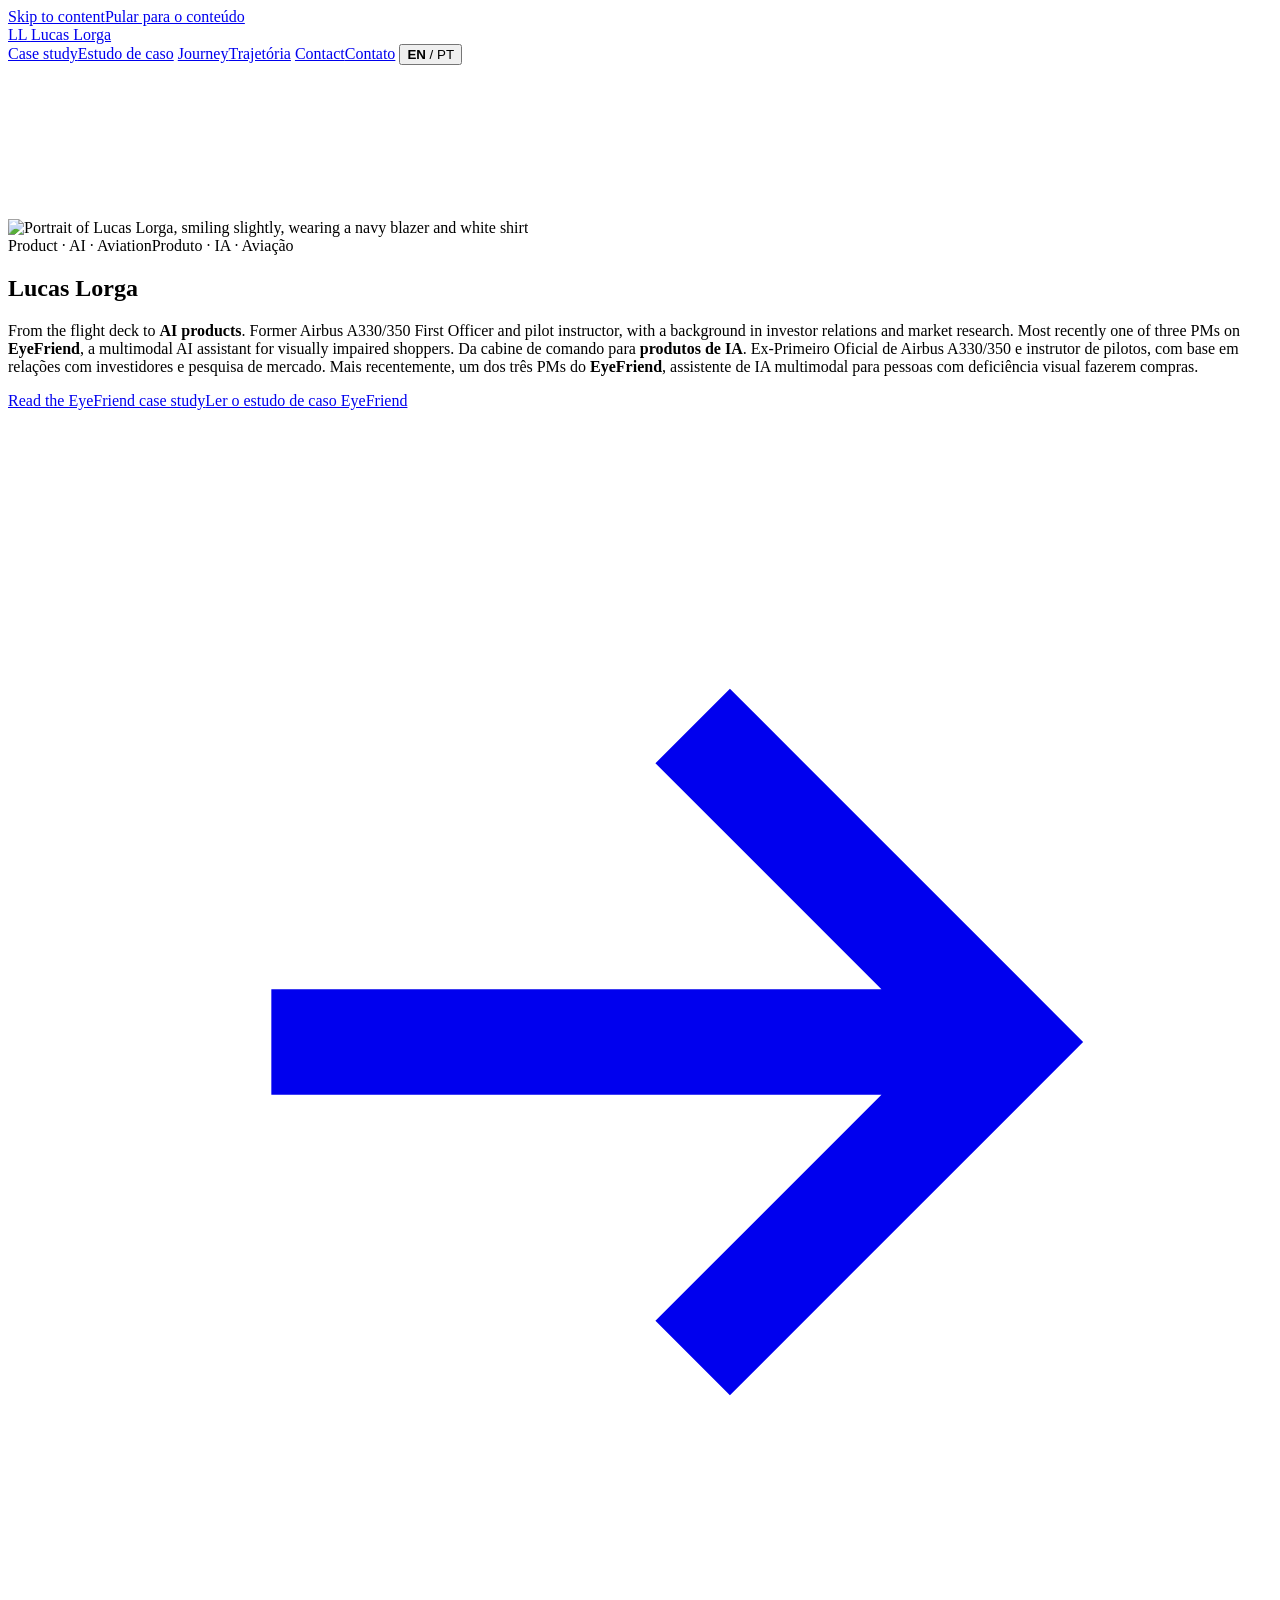
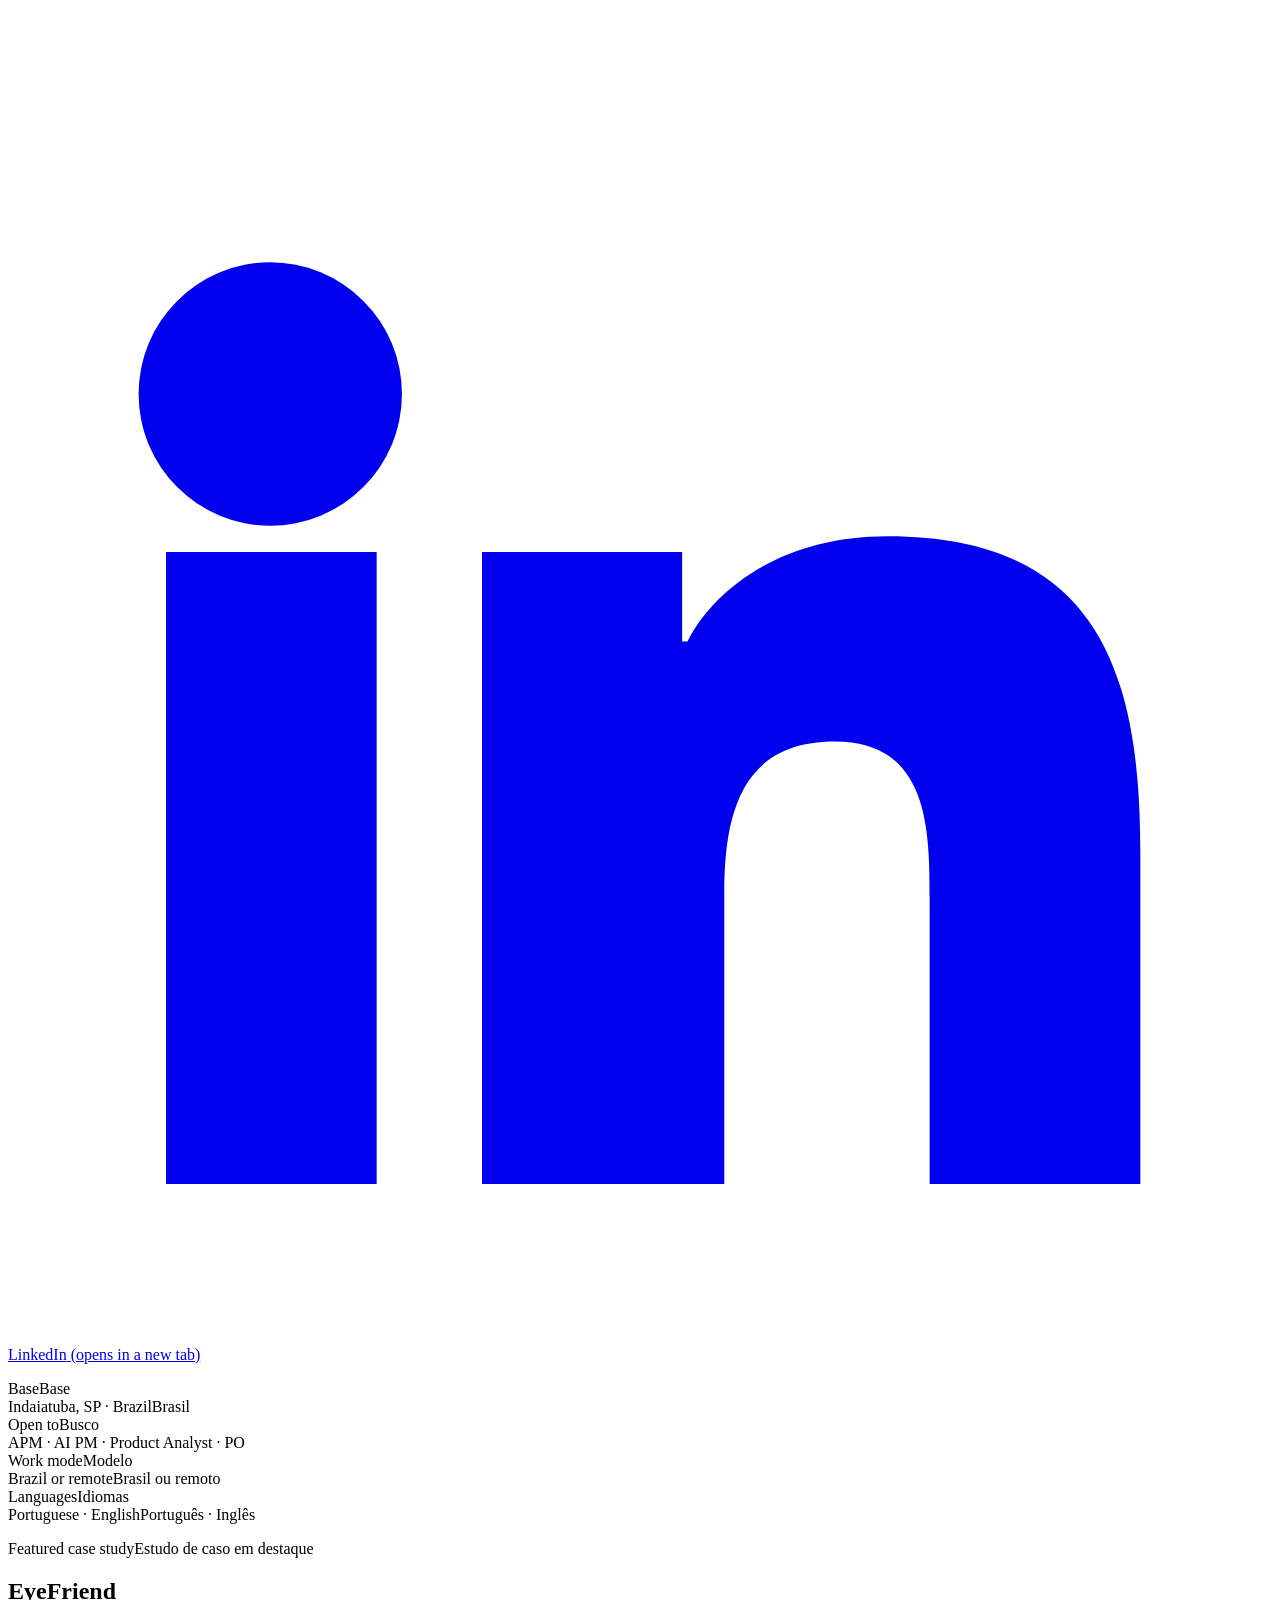
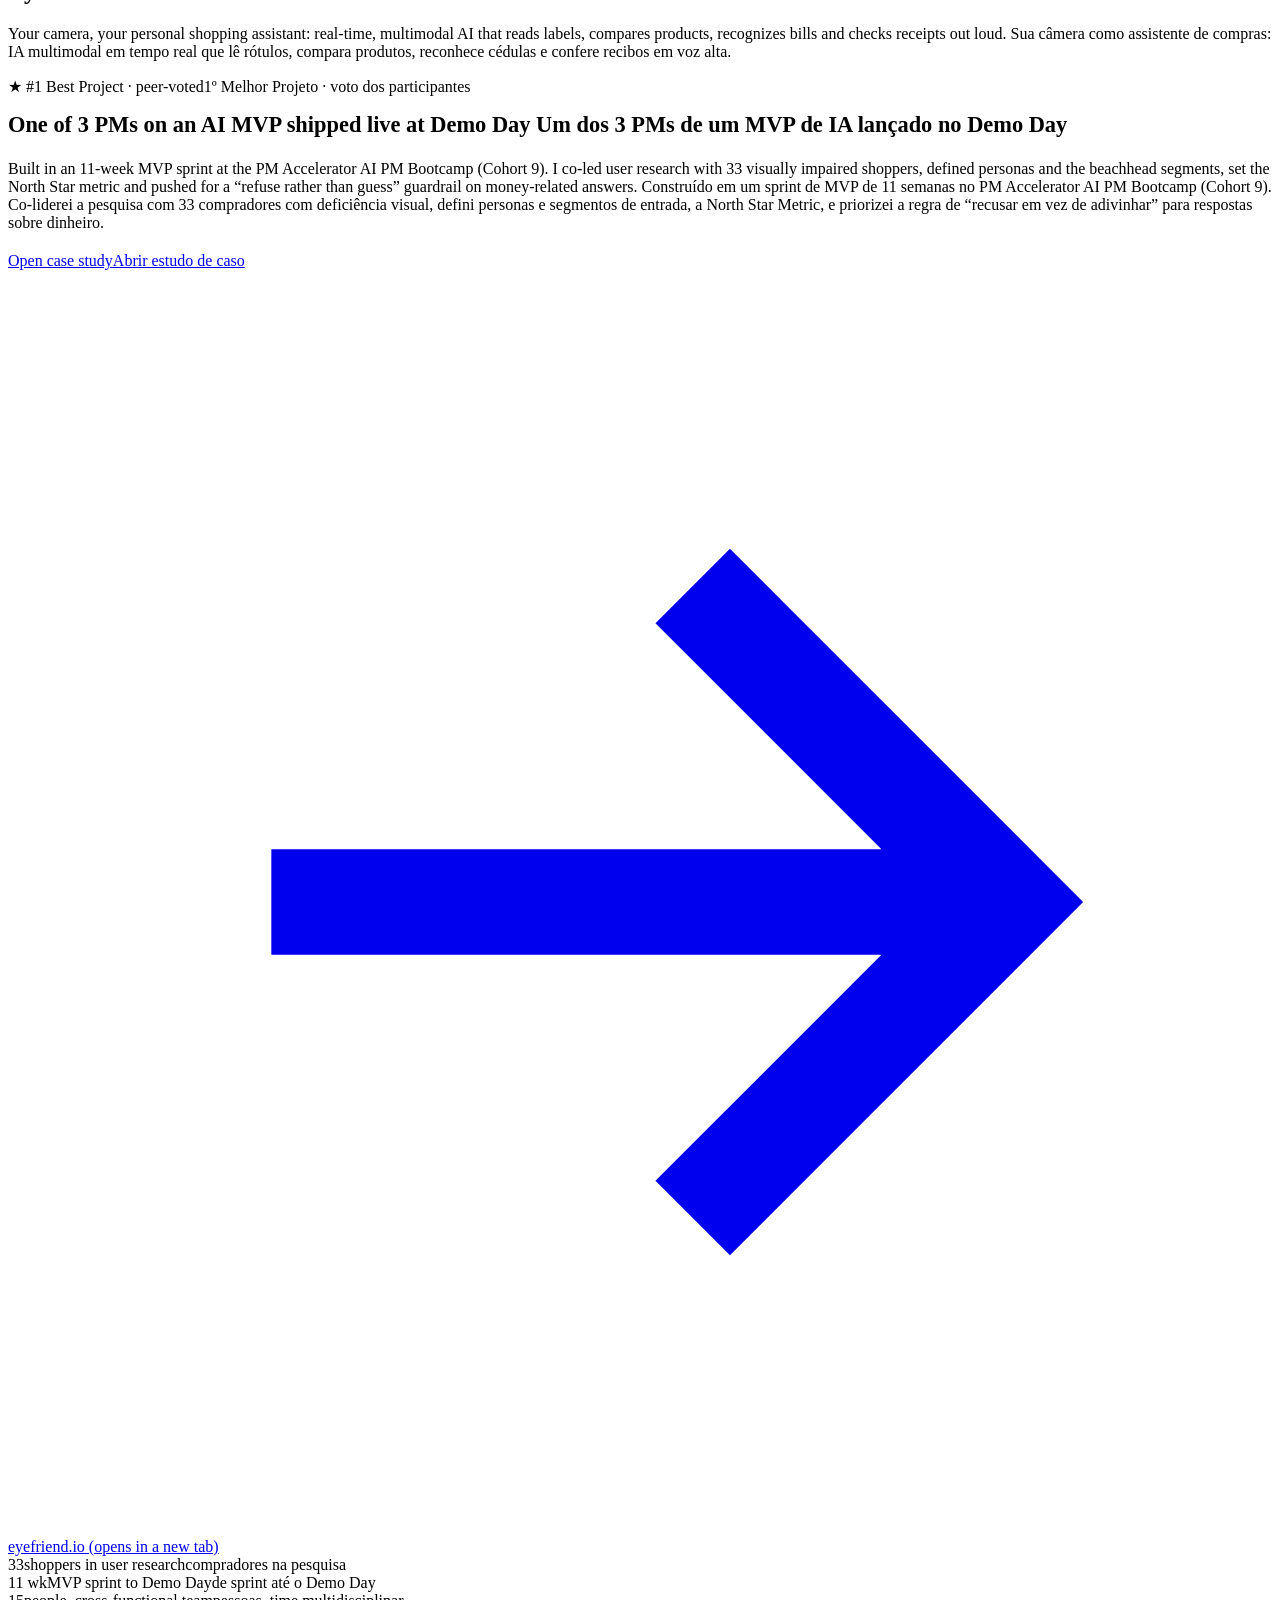
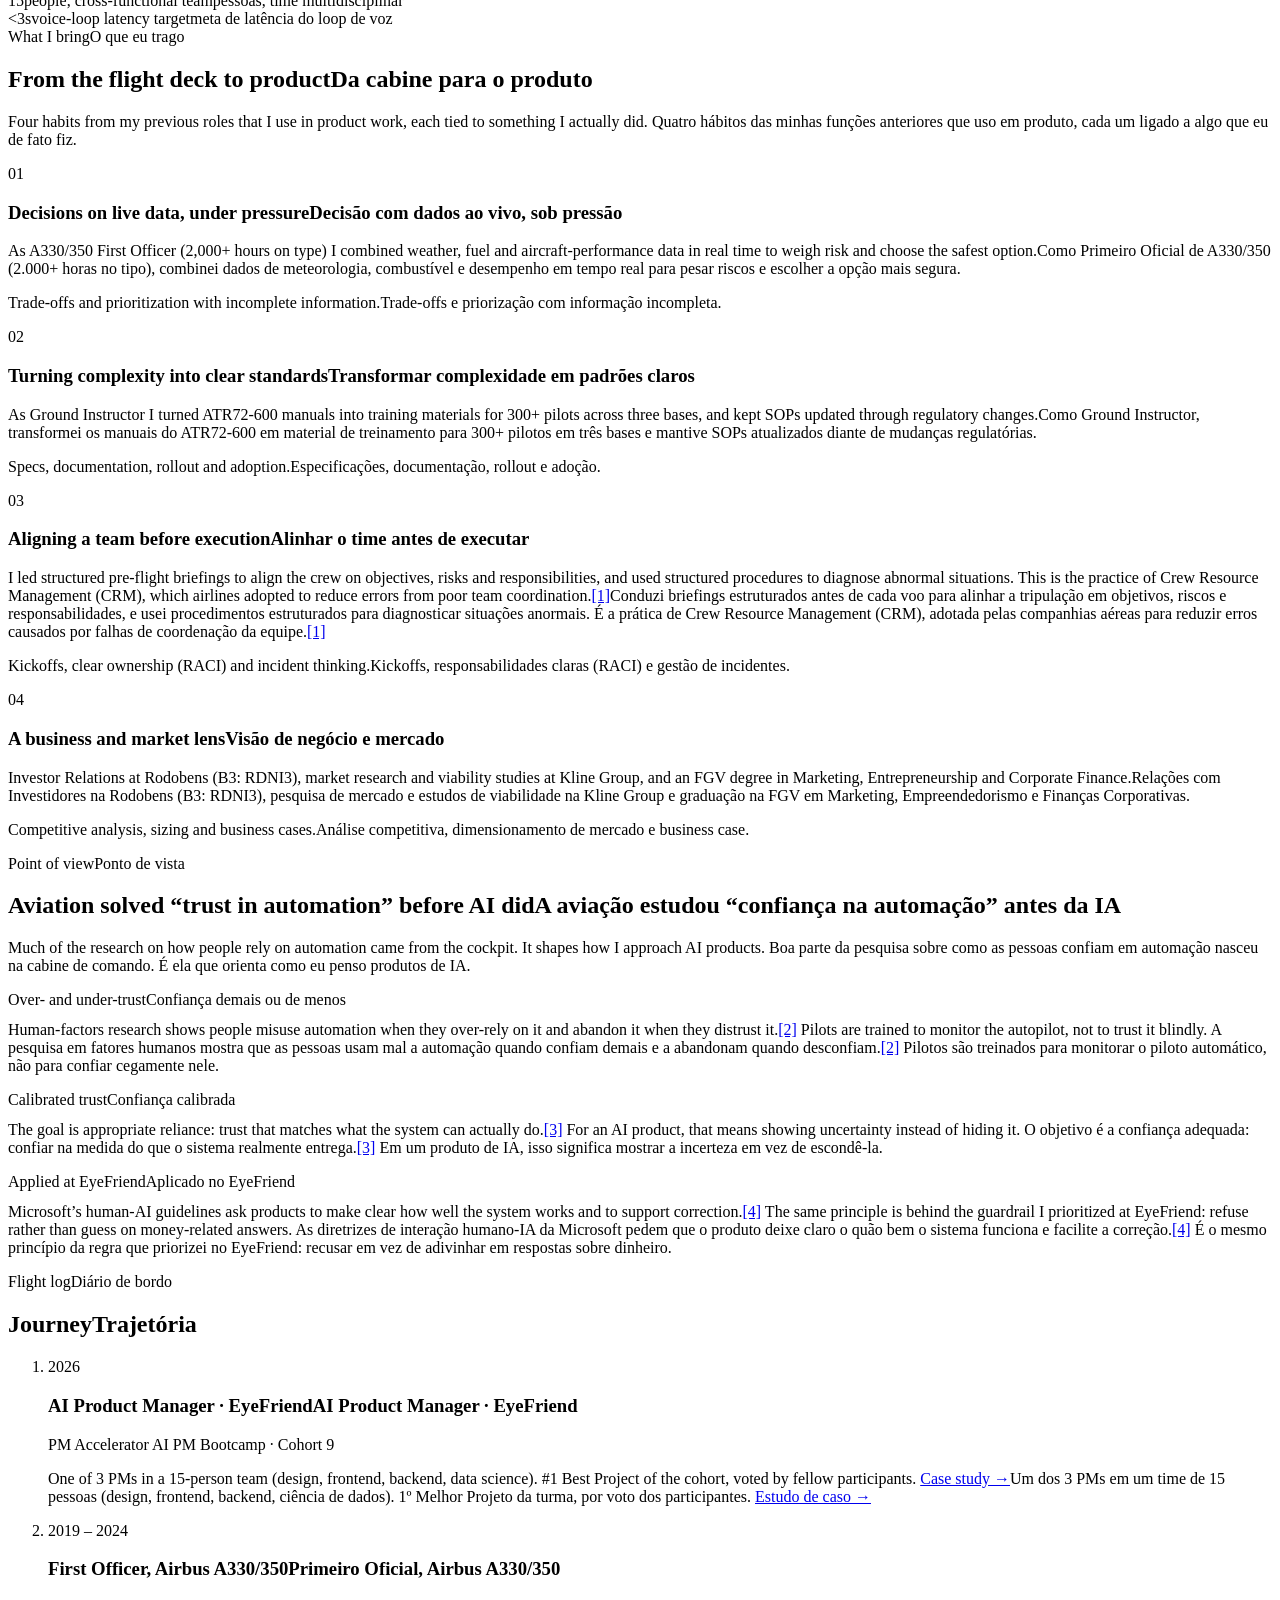
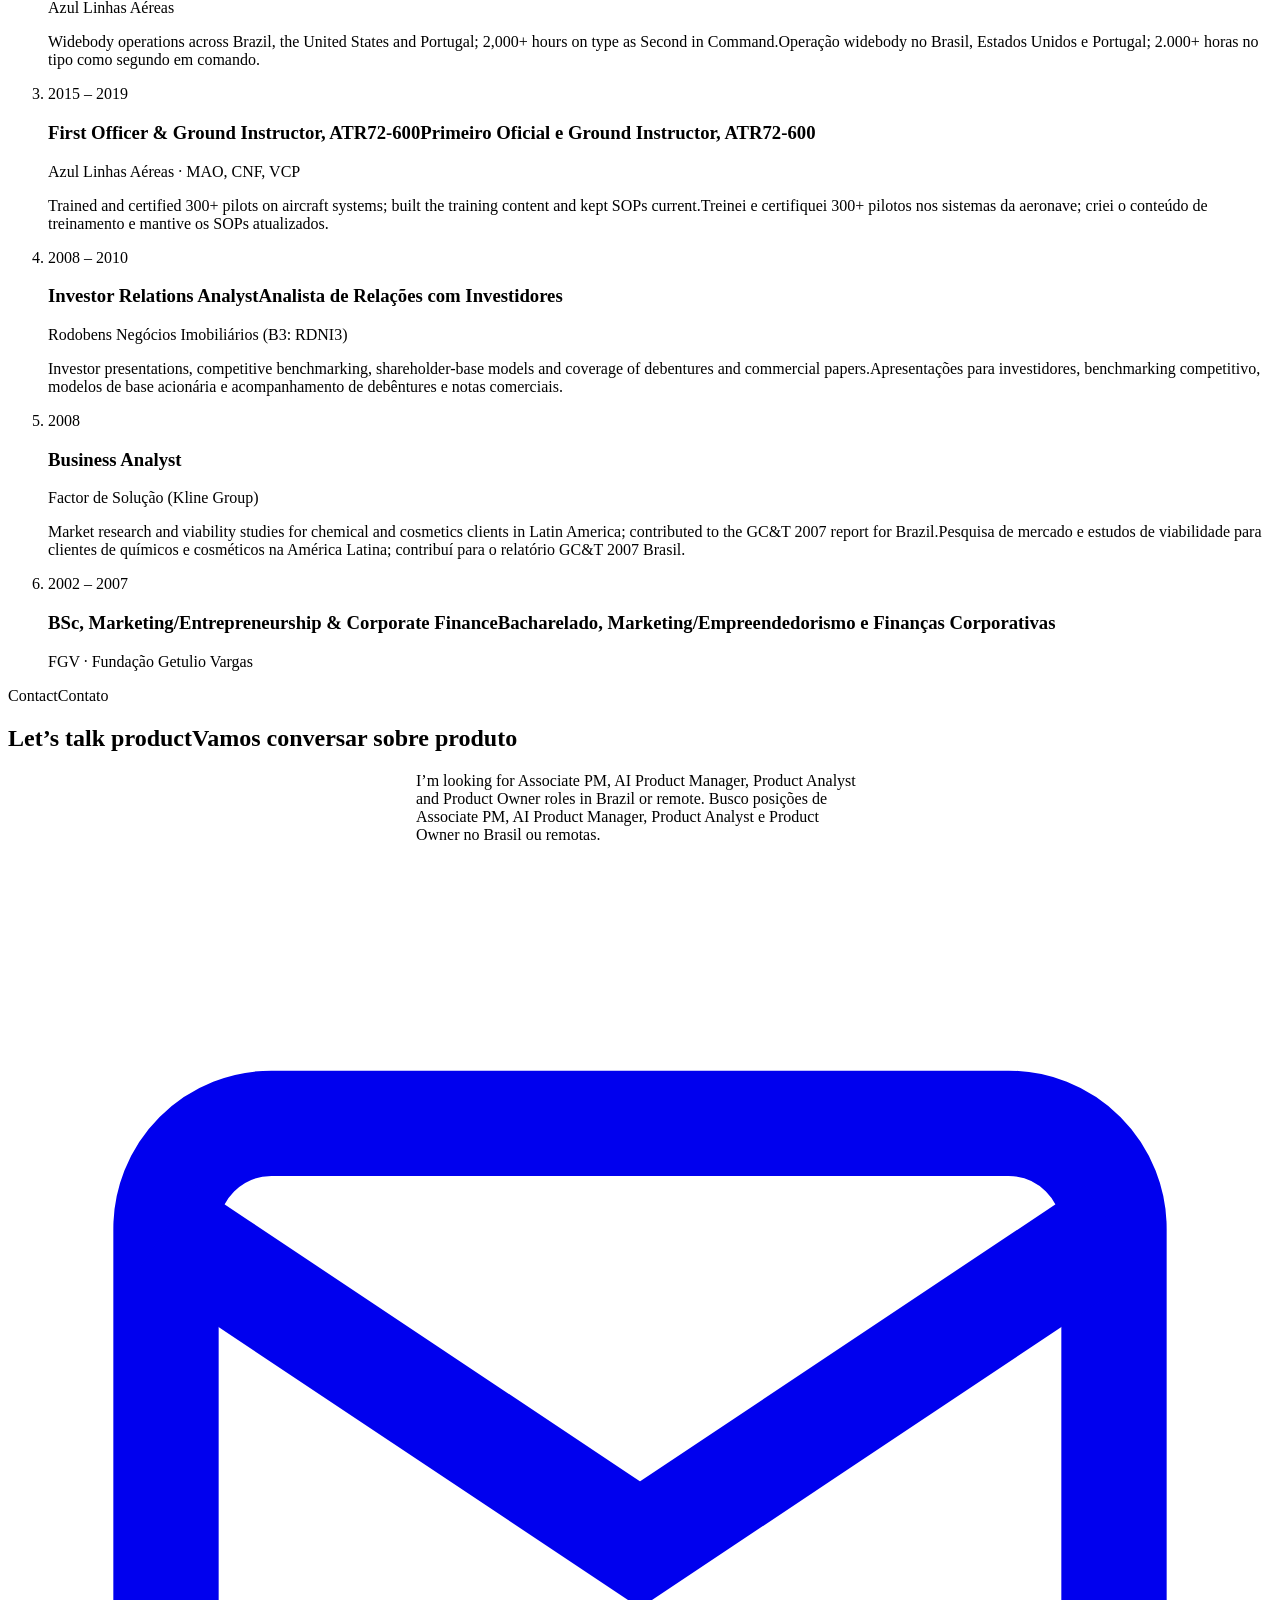
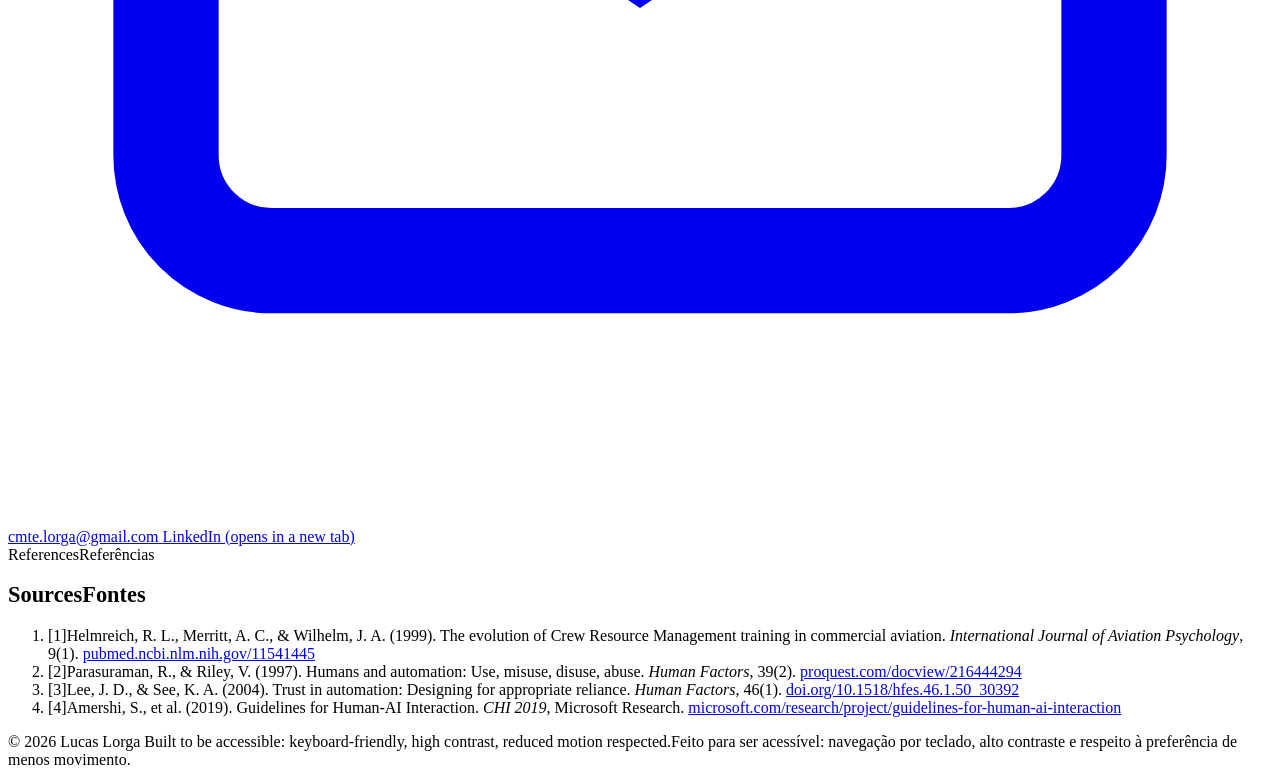
==== index.html @ 5874d895 "Add files via upload" ====
<!doctype html>
<html lang="en">
<head>
  <meta charset="utf-8">
  <meta name="viewport" content="width=device-width, initial-scale=1">
  <title>Lucas Lorga | Product Portfolio</title>
  <meta name="description" content="Lucas Lorga: former Airbus A330/350 First Officer moving into AI product management. Case study: EyeFriend, a multimodal AI shopping assistant for visually impaired people.">
  <meta name="theme-color" content="#060d18">
  <meta property="og:type" content="website">
  <meta property="og:title" content="Lucas Lorga | Product Portfolio">
  <meta property="og:description" content="From the flight deck to AI products. Case study: EyeFriend.">
  <meta property="og:image" content="assets/img/og-image.jpg">
  <link rel="icon" href="assets/img/favicon.svg" type="image/svg+xml">
  <link rel="preconnect" href="https://fonts.googleapis.com">
  <link rel="preconnect" href="https://fonts.gstatic.com" crossorigin>
  <link href="https://fonts.googleapis.com/css2?family=IBM+Plex+Mono:wght@400;500&family=IBM+Plex+Sans:wght@400;500;600&display=swap" rel="stylesheet">
  <link rel="stylesheet" href="assets/css/style.css">
</head>
<body>
  <a class="skip-link" href="#main">
    <span data-lang="en">Skip to content</span><span data-lang="pt">Pular para o conteúdo</span>
  </a>

  <header class="topbar">
    <div class="wrap topbar__inner">
      <a class="brand" href="index.html" aria-label="Lucas Lorga, home">
        <span class="brand__mark" aria-hidden="true">LL</span>
        <span>Lucas Lorga</span>
      </a>
      <nav aria-label="Main">
        <a class="nav-hide-sm" href="#case"><span data-lang="en">Case study</span><span data-lang="pt">Estudo de caso</span></a>
        <a class="nav-hide-sm" href="#journey"><span data-lang="en">Journey</span><span data-lang="pt">Trajetória</span></a>
        <a href="#contact"><span data-lang="en">Contact</span><span data-lang="pt">Contato</span></a>
        <button class="lang-toggle" type="button"><b>EN</b> / PT</button>
      </nav>
    </div>
  </header>

  <main id="main">
    <!-- ================= HERO ================= -->
    <section class="hero" aria-labelledby="hero-title">
      <div class="hero__bg" aria-hidden="true"></div>
      <canvas id="fx-canvas" aria-hidden="true"></canvas>

      <div class="wrap">
        <div class="hero__grid">
          <div class="portrait">
            <span class="portrait__ring" aria-hidden="true"></span>
            <img src="assets/img/lucas-lorga-square.jpg" width="480" height="480"
                 alt="Portrait of Lucas Lorga, smiling slightly, wearing a navy blazer and white shirt">
          </div>

          <div>
            <div class="hero__eyebrow">
              <span class="hud"><span data-lang="en">Product · AI · Aviation</span><span data-lang="pt">Produto · IA · Aviação</span></span>
            </div>
            <h1 id="hero-title">Lucas Lorga</h1>
            <p class="hero__role">
              <span data-lang="en">From the flight deck to <strong>AI products</strong>. Former Airbus A330/350 First Officer and pilot instructor, with a background in investor relations and market research. Most recently one of three PMs on <strong>EyeFriend</strong>, a multimodal AI assistant for visually impaired shoppers.</span>
              <span data-lang="pt">Da cabine de comando para <strong>produtos de IA</strong>. Ex-Primeiro Oficial de Airbus A330/350 e instrutor de pilotos, com base em relações com investidores e pesquisa de mercado. Mais recentemente, um dos três PMs do <strong>EyeFriend</strong>, assistente de IA multimodal para pessoas com deficiência visual fazerem compras.</span>
            </p>
            <div class="hero__ctas">
              <a class="btn btn--primary" href="eyefriend.html">
                <span data-lang="en">Read the EyeFriend case study</span><span data-lang="pt">Ler o estudo de caso EyeFriend</span>
                <svg viewBox="0 0 24 24" fill="none" stroke="currentColor" stroke-width="2" aria-hidden="true"><path d="M5 12h14M13 6l6 6-6 6"/></svg>
              </a>
              <a class="btn btn--ghost" href="https://www.linkedin.com/in/lucaslorga" target="_blank" rel="noopener">
                <svg viewBox="0 0 24 24" fill="currentColor" aria-hidden="true"><path d="M4.98 3.5a2.5 2.5 0 1 1 0 5 2.5 2.5 0 0 1 0-5zM3 9h4v12H3zM9 9h3.8v1.7h.1c.5-1 1.8-2 3.8-2 4 0 4.8 2.6 4.8 6V21h-4v-5.4c0-1.3 0-3-1.8-3s-2.1 1.4-2.1 2.9V21H9z"/></svg>
                LinkedIn<span class="sr-only"> (opens in a new tab)</span>
              </a>
            </div>
          </div>
        </div>

        <dl class="status-strip">
          <div>
            <dt class="hud hud--muted"><span data-lang="en">Base</span><span data-lang="pt">Base</span></dt>
            <dd class="val" style="margin:0">Indaiatuba, SP · <span data-lang="en">Brazil</span><span data-lang="pt">Brasil</span></dd>
          </div>
          <div>
            <dt class="hud hud--muted"><span data-lang="en">Open to</span><span data-lang="pt">Busco</span></dt>
            <dd class="val" style="margin:0">APM · AI PM · Product Analyst · PO</dd>
          </div>
          <div>
            <dt class="hud hud--muted"><span data-lang="en">Work mode</span><span data-lang="pt">Modelo</span></dt>
            <dd class="val" style="margin:0"><span data-lang="en">Brazil or remote</span><span data-lang="pt">Brasil ou remoto</span></dd>
          </div>
          <div>
            <dt class="hud hud--muted"><span data-lang="en">Languages</span><span data-lang="pt">Idiomas</span></dt>
            <dd class="val" style="margin:0"><span data-lang="en">Portuguese · English</span><span data-lang="pt">Português · Inglês</span></dd>
          </div>
        </dl>
      </div>
    </section>

    <!-- ================= FEATURED CASE ================= -->
    <section class="section" id="case" aria-labelledby="case-title">
      <div class="wrap">
        <div class="section__head reveal">
          <span class="hud"><span data-lang="en">Featured case study</span><span data-lang="pt">Estudo de caso em destaque</span></span>
          <h2 id="case-title">EyeFriend</h2>
          <p>
            <span data-lang="en">Your camera, your personal shopping assistant: real-time, multimodal AI that reads labels, compares products, recognizes bills and checks receipts out loud.</span>
            <span data-lang="pt">Sua câmera como assistente de compras: IA multimodal em tempo real que lê rótulos, compara produtos, reconhece cédulas e confere recibos em voz alta.</span>
          </p>
        </div>

        <article class="card card--hud feature reveal">
          <div class="feature__body">
            <span class="badge">★ <span data-lang="en">#1 Best Project · peer-voted</span><span data-lang="pt">1º Melhor Projeto · voto dos participantes</span></span>
            <h3 style="margin-top:16px;font-size:1.4rem">
              <span data-lang="en">One of 3 PMs on an AI MVP shipped live at Demo Day</span>
              <span data-lang="pt">Um dos 3 PMs de um MVP de IA lançado no Demo Day</span>
            </h3>
            <p style="color:var(--text-2)">
              <span data-lang="en">Built in an 11-week MVP sprint at the PM Accelerator AI PM Bootcamp (Cohort 9). I co-led user research with 33 visually impaired shoppers, defined personas and the beachhead segments, set the North Star metric and pushed for a “refuse rather than guess” guardrail on money-related answers.</span>
              <span data-lang="pt">Construído em um sprint de MVP de 11 semanas no PM Accelerator AI PM Bootcamp (Cohort 9). Co-liderei a pesquisa com 33 compradores com deficiência visual, defini personas e segmentos de entrada, a North Star Metric, e priorizei a regra de “recusar em vez de adivinhar” para respostas sobre dinheiro.</span>
            </p>
            <div class="hero__ctas" style="margin-top:20px">
              <a class="btn btn--primary" href="eyefriend.html">
                <span data-lang="en">Open case study</span><span data-lang="pt">Abrir estudo de caso</span>
                <svg viewBox="0 0 24 24" fill="none" stroke="currentColor" stroke-width="2" aria-hidden="true"><path d="M5 12h14M13 6l6 6-6 6"/></svg>
              </a>
              <a class="btn btn--ghost" href="https://eyefriend.io" target="_blank" rel="noopener">
                eyefriend.io<span class="sr-only"> (opens in a new tab)</span>
              </a>
            </div>
          </div>
          <div class="feature__side" role="list">
            <div class="stat" role="listitem"><span class="num">33</span><span class="lbl"><span data-lang="en">shoppers in user research</span><span data-lang="pt">compradores na pesquisa</span></span></div>
            <div class="stat" role="listitem"><span class="num">11 <small style="font-size:1rem;color:var(--text-2)">wk</small></span><span class="lbl"><span data-lang="en">MVP sprint to Demo Day</span><span data-lang="pt">de sprint até o Demo Day</span></span></div>
            <div class="stat" role="listitem"><span class="num">15</span><span class="lbl"><span data-lang="en">people, cross-functional team</span><span data-lang="pt">pessoas, time multidisciplinar</span></span></div>
            <div class="stat" role="listitem"><span class="num">&lt;3s</span><span class="lbl"><span data-lang="en">voice-loop latency target</span><span data-lang="pt">meta de latência do loop de voz</span></span></div>
          </div>
        </article>
      </div>
    </section>

    <!-- ================= TRANSFERABLE SKILLS ================= -->
    <section class="section section--tight" aria-labelledby="skills-title">
      <div class="wrap">
        <div class="section__head reveal">
          <span class="hud"><span data-lang="en">What I bring</span><span data-lang="pt">O que eu trago</span></span>
          <h2 id="skills-title"><span data-lang="en">From the flight deck to product</span><span data-lang="pt">Da cabine para o produto</span></h2>
          <p>
            <span data-lang="en">Four habits from my previous roles that I use in product work, each tied to something I actually did.</span>
            <span data-lang="pt">Quatro hábitos das minhas funções anteriores que uso em produto, cada um ligado a algo que eu de fato fiz.</span>
          </p>
        </div>

        <div class="grid-2">
          <article class="card skill reveal">
            <span class="hud hud--amber">01</span>
            <h3><span data-lang="en">Decisions on live data, under pressure</span><span data-lang="pt">Decisão com dados ao vivo, sob pressão</span></h3>
            <p class="from"><span data-lang="en">As A330/350 First Officer (2,000+ hours on type) I combined weather, fuel and aircraft-performance data in real time to weigh risk and choose the safest option.</span><span data-lang="pt">Como Primeiro Oficial de A330/350 (2.000+ horas no tipo), combinei dados de meteorologia, combustível e desempenho em tempo real para pesar riscos e escolher a opção mais segura.</span></p>
            <p class="to"><span data-lang="en">Trade-offs and prioritization with incomplete information.</span><span data-lang="pt">Trade-offs e priorização com informação incompleta.</span></p>
          </article>

          <article class="card skill reveal">
            <span class="hud hud--amber">02</span>
            <h3><span data-lang="en">Turning complexity into clear standards</span><span data-lang="pt">Transformar complexidade em padrões claros</span></h3>
            <p class="from"><span data-lang="en">As Ground Instructor I turned ATR72-600 manuals into training materials for 300+ pilots across three bases, and kept SOPs updated through regulatory changes.</span><span data-lang="pt">Como Ground Instructor, transformei os manuais do ATR72-600 em material de treinamento para 300+ pilotos em três bases e mantive SOPs atualizados diante de mudanças regulatórias.</span></p>
            <p class="to"><span data-lang="en">Specs, documentation, rollout and adoption.</span><span data-lang="pt">Especificações, documentação, rollout e adoção.</span></p>
          </article>

          <article class="card skill reveal">
            <span class="hud hud--amber">03</span>
            <h3><span data-lang="en">Aligning a team before execution</span><span data-lang="pt">Alinhar o time antes de executar</span></h3>
            <p class="from"><span data-lang="en">I led structured pre-flight briefings to align the crew on objectives, risks and responsibilities, and used structured procedures to diagnose abnormal situations. This is the practice of Crew Resource Management (CRM), which airlines adopted to reduce errors from poor team coordination.<span class="cite"><a href="#src-1" aria-label="Source 1">[1]</a></span></span><span data-lang="pt">Conduzi briefings estruturados antes de cada voo para alinhar a tripulação em objetivos, riscos e responsabilidades, e usei procedimentos estruturados para diagnosticar situações anormais. É a prática de Crew Resource Management (CRM), adotada pelas companhias aéreas para reduzir erros causados por falhas de coordenação da equipe.<span class="cite"><a href="#src-1" aria-label="Fonte 1">[1]</a></span></span></p>
            <p class="to"><span data-lang="en">Kickoffs, clear ownership (RACI) and incident thinking.</span><span data-lang="pt">Kickoffs, responsabilidades claras (RACI) e gestão de incidentes.</span></p>
          </article>

          <article class="card skill reveal">
            <span class="hud hud--amber">04</span>
            <h3><span data-lang="en">A business and market lens</span><span data-lang="pt">Visão de negócio e mercado</span></h3>
            <p class="from"><span data-lang="en">Investor Relations at Rodobens (B3: RDNI3), market research and viability studies at Kline Group, and an FGV degree in Marketing, Entrepreneurship and Corporate Finance.</span><span data-lang="pt">Relações com Investidores na Rodobens (B3: RDNI3), pesquisa de mercado e estudos de viabilidade na Kline Group e graduação na FGV em Marketing, Empreendedorismo e Finanças Corporativas.</span></p>
            <p class="to"><span data-lang="en">Competitive analysis, sizing and business cases.</span><span data-lang="pt">Análise competitiva, dimensionamento de mercado e business case.</span></p>
          </article>
        </div>
      </div>
    </section>

    <!-- ================= AVIATION x AI TRUST ================= -->
    <section class="section section--tight" aria-labelledby="trust-title">
      <div class="wrap">
        <div class="section__head reveal">
          <span class="hud"><span data-lang="en">Point of view</span><span data-lang="pt">Ponto de vista</span></span>
          <h2 id="trust-title"><span data-lang="en">Aviation solved “trust in automation” before AI did</span><span data-lang="pt">A aviação estudou “confiança na automação” antes da IA</span></h2>
          <p>
            <span data-lang="en">Much of the research on how people rely on automation came from the cockpit. It shapes how I approach AI products.</span>
            <span data-lang="pt">Boa parte da pesquisa sobre como as pessoas confiam em automação nasceu na cabine de comando. É ela que orienta como eu penso produtos de IA.</span>
          </p>
        </div>

        <div class="grid-3">
          <article class="card card--hud reveal">
            <span class="hud hud--amber"><span data-lang="en">Over- and under-trust</span><span data-lang="pt">Confiança demais ou de menos</span></span>
            <p style="margin-top:12px;color:var(--text-2)">
              <span data-lang="en">Human-factors research shows people misuse automation when they over-rely on it and abandon it when they distrust it.<span class="cite"><a href="#src-2" aria-label="Source 2">[2]</a></span> Pilots are trained to monitor the autopilot, not to trust it blindly.</span>
              <span data-lang="pt">A pesquisa em fatores humanos mostra que as pessoas usam mal a automação quando confiam demais e a abandonam quando desconfiam.<span class="cite"><a href="#src-2" aria-label="Fonte 2">[2]</a></span> Pilotos são treinados para monitorar o piloto automático, não para confiar cegamente nele.</span>
            </p>
          </article>
          <article class="card card--hud reveal">
            <span class="hud hud--amber"><span data-lang="en">Calibrated trust</span><span data-lang="pt">Confiança calibrada</span></span>
            <p style="margin-top:12px;color:var(--text-2)">
              <span data-lang="en">The goal is appropriate reliance: trust that matches what the system can actually do.<span class="cite"><a href="#src-3" aria-label="Source 3">[3]</a></span> For an AI product, that means showing uncertainty instead of hiding it.</span>
              <span data-lang="pt">O objetivo é a confiança adequada: confiar na medida do que o sistema realmente entrega.<span class="cite"><a href="#src-3" aria-label="Fonte 3">[3]</a></span> Em um produto de IA, isso significa mostrar a incerteza em vez de escondê-la.</span>
            </p>
          </article>
          <article class="card card--hud reveal">
            <span class="hud hud--amber"><span data-lang="en">Applied at EyeFriend</span><span data-lang="pt">Aplicado no EyeFriend</span></span>
            <p style="margin-top:12px;color:var(--text-2)">
              <span data-lang="en">Microsoft’s human-AI guidelines ask products to make clear how well the system works and to support correction.<span class="cite"><a href="#src-4" aria-label="Source 4">[4]</a></span> The same principle is behind the guardrail I prioritized at EyeFriend: refuse rather than guess on money-related answers.</span>
              <span data-lang="pt">As diretrizes de interação humano-IA da Microsoft pedem que o produto deixe claro o quão bem o sistema funciona e facilite a correção.<span class="cite"><a href="#src-4" aria-label="Fonte 4">[4]</a></span> É o mesmo princípio da regra que priorizei no EyeFriend: recusar em vez de adivinhar em respostas sobre dinheiro.</span>
            </p>
          </article>
        </div>
      </div>
    </section>

    <!-- ================= JOURNEY ================= -->
    <section class="section" id="journey" aria-labelledby="journey-title">
      <div class="wrap">
        <div class="section__head reveal">
          <span class="hud"><span data-lang="en">Flight log</span><span data-lang="pt">Diário de bordo</span></span>
          <h2 id="journey-title"><span data-lang="en">Journey</span><span data-lang="pt">Trajetória</span></h2>
        </div>

        <ol class="timeline">
          <li class="is-current reveal">
            <span class="when">2026</span>
            <h3><span data-lang="en">AI Product Manager · EyeFriend</span><span data-lang="pt">AI Product Manager · EyeFriend</span></h3>
            <div class="org">PM Accelerator AI PM Bootcamp · Cohort 9</div>
            <p><span data-lang="en">One of 3 PMs in a 15-person team (design, frontend, backend, data science). #1 Best Project of the cohort, voted by fellow participants. <a href="eyefriend.html">Case study →</a></span><span data-lang="pt">Um dos 3 PMs em um time de 15 pessoas (design, frontend, backend, ciência de dados). 1º Melhor Projeto da turma, por voto dos participantes. <a href="eyefriend.html">Estudo de caso →</a></span></p>
          </li>
          <li class="reveal">
            <span class="when">2019 – 2024</span>
            <h3><span data-lang="en">First Officer, Airbus A330/350</span><span data-lang="pt">Primeiro Oficial, Airbus A330/350</span></h3>
            <div class="org">Azul Linhas Aéreas</div>
            <p><span data-lang="en">Widebody operations across Brazil, the United States and Portugal; 2,000+ hours on type as Second in Command.</span><span data-lang="pt">Operação widebody no Brasil, Estados Unidos e Portugal; 2.000+ horas no tipo como segundo em comando.</span></p>
          </li>
          <li class="reveal">
            <span class="when">2015 – 2019</span>
            <h3><span data-lang="en">First Officer &amp; Ground Instructor, ATR72-600</span><span data-lang="pt">Primeiro Oficial e Ground Instructor, ATR72-600</span></h3>
            <div class="org">Azul Linhas Aéreas · MAO, CNF, VCP</div>
            <p><span data-lang="en">Trained and certified 300+ pilots on aircraft systems; built the training content and kept SOPs current.</span><span data-lang="pt">Treinei e certifiquei 300+ pilotos nos sistemas da aeronave; criei o conteúdo de treinamento e mantive os SOPs atualizados.</span></p>
          </li>
          <li class="reveal">
            <span class="when">2008 – 2010</span>
            <h3><span data-lang="en">Investor Relations Analyst</span><span data-lang="pt">Analista de Relações com Investidores</span></h3>
            <div class="org">Rodobens Negócios Imobiliários (B3: RDNI3)</div>
            <p><span data-lang="en">Investor presentations, competitive benchmarking, shareholder-base models and coverage of debentures and commercial papers.</span><span data-lang="pt">Apresentações para investidores, benchmarking competitivo, modelos de base acionária e acompanhamento de debêntures e notas comerciais.</span></p>
          </li>
          <li class="reveal">
            <span class="when">2008</span>
            <h3>Business Analyst</h3>
            <div class="org">Factor de Solução (Kline Group)</div>
            <p><span data-lang="en">Market research and viability studies for chemical and cosmetics clients in Latin America; contributed to the GC&amp;T 2007 report for Brazil.</span><span data-lang="pt">Pesquisa de mercado e estudos de viabilidade para clientes de químicos e cosméticos na América Latina; contribuí para o relatório GC&amp;T 2007 Brasil.</span></p>
          </li>
          <li class="reveal">
            <span class="when">2002 – 2007</span>
            <h3><span data-lang="en">BSc, Marketing/Entrepreneurship &amp; Corporate Finance</span><span data-lang="pt">Bacharelado, Marketing/Empreendedorismo e Finanças Corporativas</span></h3>
            <div class="org">FGV · Fundação Getulio Vargas</div>
          </li>
        </ol>
      </div>
    </section>

    <!-- ================= CONTACT ================= -->
    <section class="section section--tight" id="contact" aria-labelledby="contact-title">
      <div class="wrap">
        <div class="card card--hud contact reveal">
          <span class="hud"><span data-lang="en">Contact</span><span data-lang="pt">Contato</span></span>
          <h2 id="contact-title"><span data-lang="en">Let’s talk product</span><span data-lang="pt">Vamos conversar sobre produto</span></h2>
          <p style="color:var(--text-2);max-width:56ch;margin-inline:auto">
            <span data-lang="en">I’m looking for Associate PM, AI Product Manager, Product Analyst and Product Owner roles in Brazil or remote.</span>
            <span data-lang="pt">Busco posições de Associate PM, AI Product Manager, Product Analyst e Product Owner no Brasil ou remotas.</span>
          </p>
          <div class="hero__ctas">
            <a class="btn btn--primary" href="mailto:cmte.lorga@gmail.com">
              <svg viewBox="0 0 24 24" fill="none" stroke="currentColor" stroke-width="2" aria-hidden="true"><rect x="3" y="5" width="18" height="14" rx="2"/><path d="m3 7 9 6 9-6"/></svg>
              cmte.lorga@gmail.com
            </a>
            <a class="btn btn--ghost" href="https://www.linkedin.com/in/lucaslorga" target="_blank" rel="noopener">
              LinkedIn<span class="sr-only"> (opens in a new tab)</span>
            </a>
          </div>
        </div>
      </div>
    </section>
    <!-- ================= SOURCES ================= -->
    <section class="section section--tight" aria-labelledby="sources-title">
      <div class="wrap">
        <span class="hud hud--muted"><span data-lang="en">References</span><span data-lang="pt">Referências</span></span>
        <h2 id="sources-title" style="font-size:1.4rem"><span data-lang="en">Sources</span><span data-lang="pt">Fontes</span></h2>
        <ol class="sources">
          <li id="src-1"><span class="n">[1]</span><span>Helmreich, R. L., Merritt, A. C., &amp; Wilhelm, J. A. (1999). The evolution of Crew Resource Management training in commercial aviation. <em>International Journal of Aviation Psychology</em>, 9(1). <a href="https://pubmed.ncbi.nlm.nih.gov/11541445/" target="_blank" rel="noopener">pubmed.ncbi.nlm.nih.gov/11541445</a></span></li>
          <li id="src-2"><span class="n">[2]</span><span>Parasuraman, R., &amp; Riley, V. (1997). Humans and automation: Use, misuse, disuse, abuse. <em>Human Factors</em>, 39(2). <a href="https://www.proquest.com/docview/216444294" target="_blank" rel="noopener">proquest.com/docview/216444294</a></span></li>
          <li id="src-3"><span class="n">[3]</span><span>Lee, J. D., &amp; See, K. A. (2004). Trust in automation: Designing for appropriate reliance. <em>Human Factors</em>, 46(1). <a href="https://journals.sagepub.com/doi/10.1518/hfes.46.1.50_30392" target="_blank" rel="noopener">doi.org/10.1518/hfes.46.1.50_30392</a></span></li>
          <li id="src-4"><span class="n">[4]</span><span>Amershi, S., et al. (2019). Guidelines for Human-AI Interaction. <em>CHI 2019</em>, Microsoft Research. <a href="https://www.microsoft.com/en-us/research/project/guidelines-for-human-ai-interaction/" target="_blank" rel="noopener">microsoft.com/research/project/guidelines-for-human-ai-interaction</a></span></li>
        </ol>
      </div>
    </section>
  </main>

  <footer class="footer">
    <div class="wrap">
      <span>© <span data-year>2026</span> Lucas Lorga</span>
      <span><span data-lang="en">Built to be accessible: keyboard-friendly, high contrast, reduced motion respected.</span><span data-lang="pt">Feito para ser acessível: navegação por teclado, alto contraste e respeito à preferência de menos movimento.</span></span>
    </div>
  </footer>

  <script src="assets/js/main.js" defer></script>
</body>
</html>
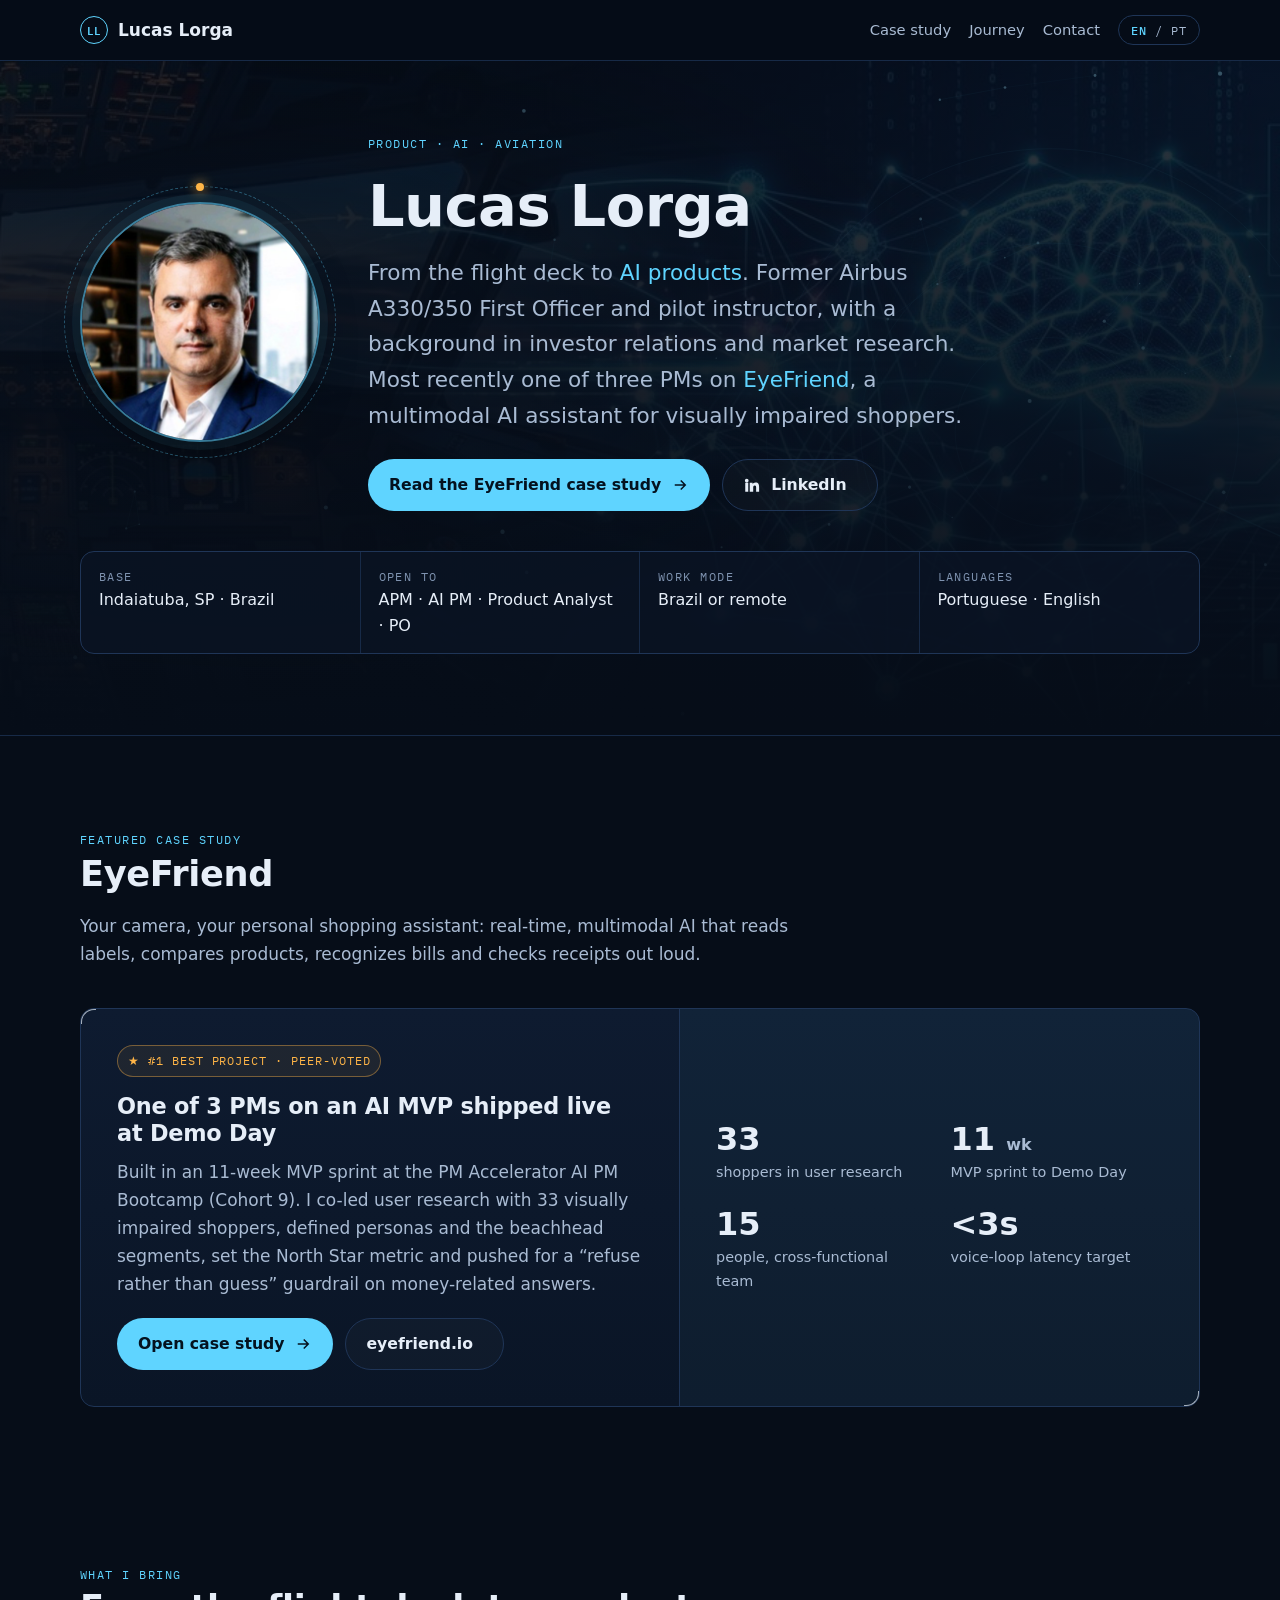
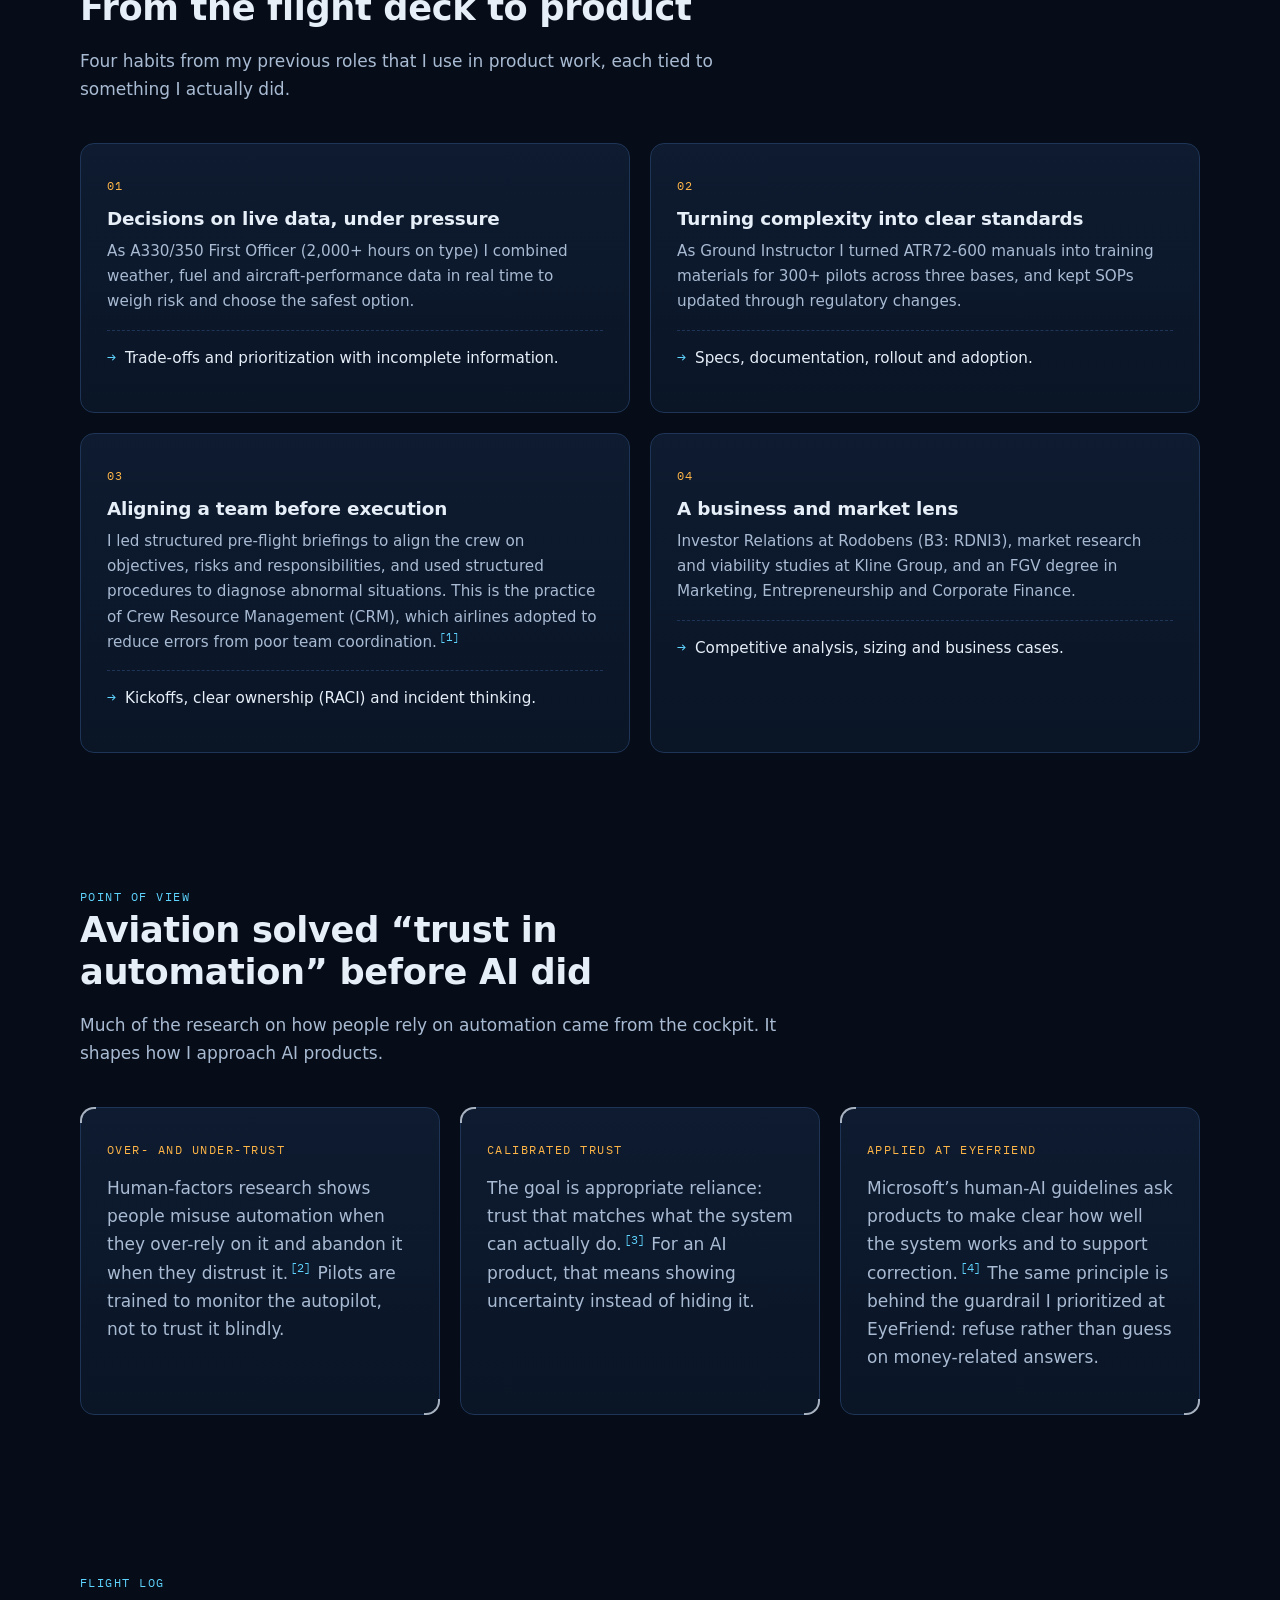
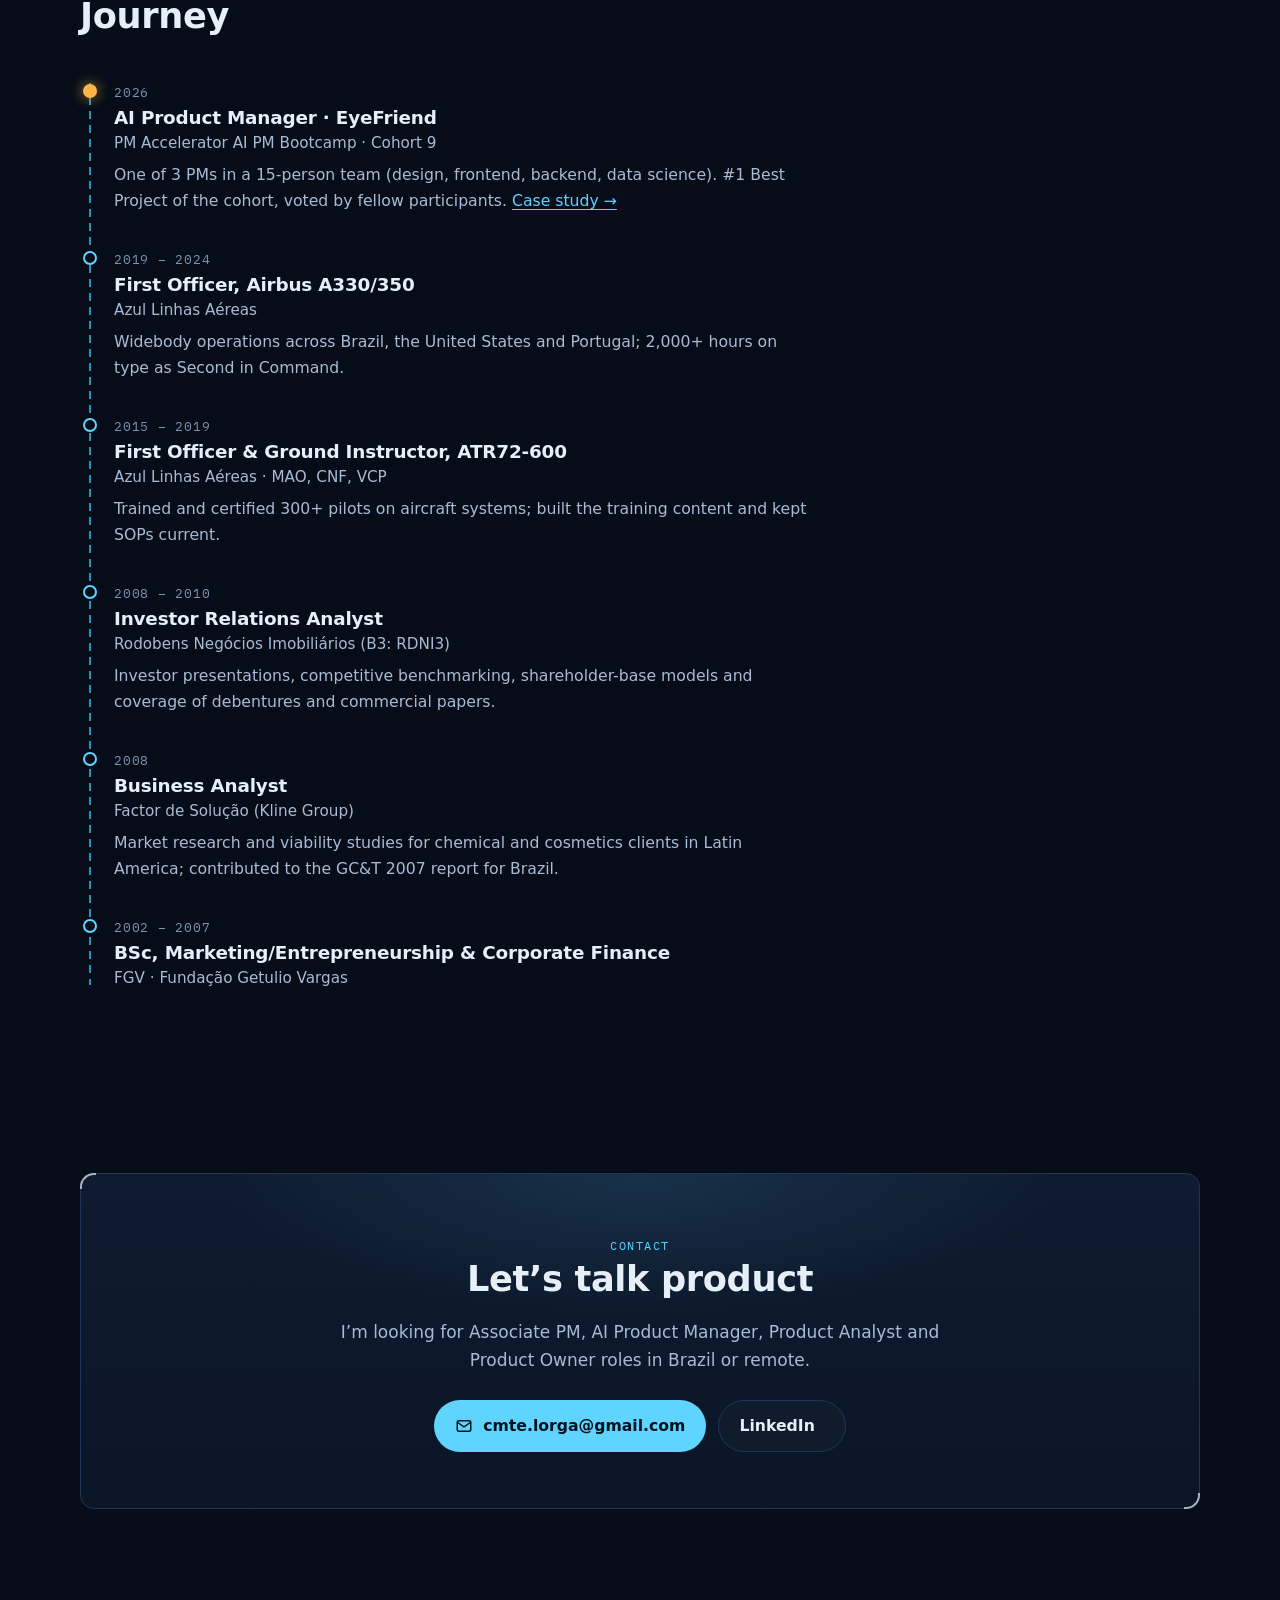
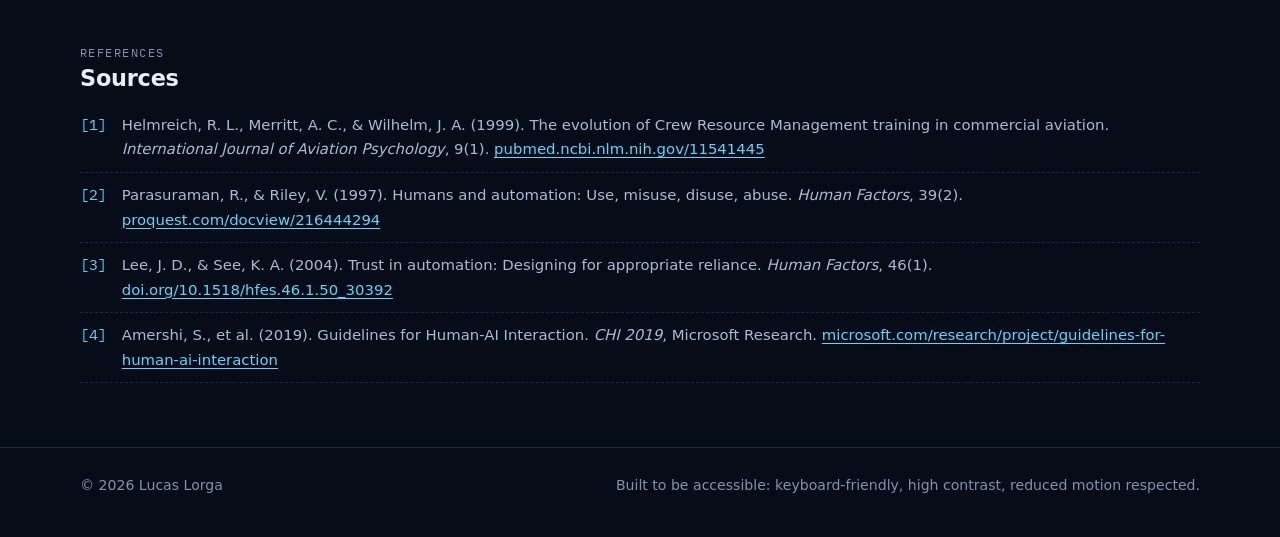
==== commit 605f2a3a: "Use text-based social preview images and absolute og:image URLs Add og-home.jpg and og-eyefriend.jpg" ====
--- a/index.html
+++ b/index.html
@@ -9,7 +9,12 @@
   <meta property="og:type" content="website">
   <meta property="og:title" content="Lucas Lorga | Product Portfolio">
   <meta property="og:description" content="From the flight deck to AI products. Case study: EyeFriend.">
-  <meta property="og:image" content="assets/img/og-image.jpg">
+  <meta property="og:url" content="https://cmtelorga.github.io/portfolio/">
+  <meta property="og:image" content="https://cmtelorga.github.io/portfolio/assets/img/og-home.jpg">
+  <meta property="og:image:width" content="1200">
+  <meta property="og:image:height" content="630">
+  <meta property="og:image:alt" content="Lucas Lorga product portfolio: From the flight deck to AI products">
+  <meta name="twitter:card" content="summary_large_image">
   <link rel="icon" href="assets/img/favicon.svg" type="image/svg+xml">
   <link rel="preconnect" href="https://fonts.googleapis.com">
   <link rel="preconnect" href="https://fonts.gstatic.com" crossorigin>
--- a/assets/css/style.css
+++ b/assets/css/style.css
@@ -0,0 +1,490 @@
+/* =========================================================
+   Lucas Lorga — Portfolio
+   Theme: night flight deck × AI. Dark navy, cyan HUD, amber annunciators.
+   ========================================================= */
+
+:root {
+  --bg: #060d18;
+  --bg-2: #0a1526;
+  --panel: #0e1b30;
+  --panel-2: #12223b;
+  --line: #1f3557;
+  --line-soft: #172a47;
+  --text: #e6eef8;
+  --text-2: #a9bbd3;
+  --text-3: #7f93b0;
+  --cyan: #5fd4ff;
+  --cyan-dim: #2e8fb8;
+  --amber: #ffb547;
+  --green: #4fe0a6;
+  --red: #ff7a7a;
+  --radius: 14px;
+  --maxw: 1120px;
+  --font: "IBM Plex Sans", system-ui, -apple-system, "Segoe UI", Roboto, sans-serif;
+  --mono: "IBM Plex Mono", ui-monospace, SFMono-Regular, Menlo, monospace;
+  --shadow: 0 20px 50px -20px rgba(0, 0, 0, .6);
+  color-scheme: dark;
+}
+
+*, *::before, *::after { box-sizing: border-box; }
+html { scroll-behavior: smooth; -webkit-text-size-adjust: 100%; }
+body {
+  margin: 0;
+  background: var(--bg);
+  color: var(--text);
+  font-family: var(--font);
+  font-size: 17px;
+  line-height: 1.65;
+  overflow-x: hidden;
+}
+img { max-width: 100%; display: block; }
+a { color: var(--cyan); text-underline-offset: 3px; }
+a:hover { color: #9fe6ff; }
+:focus-visible { outline: 2px solid var(--amber); outline-offset: 3px; border-radius: 4px; }
+h1, h2, h3 { line-height: 1.2; margin: 0 0 .5em; font-weight: 600; letter-spacing: -.01em; }
+h1 { font-size: clamp(2.2rem, 5vw, 3.6rem); }
+h2 { font-size: clamp(1.6rem, 3vw, 2.2rem); }
+h3 { font-size: 1.15rem; }
+p { margin: 0 0 1em; }
+ul { padding-left: 1.2em; }
+li { margin-bottom: .35em; }
+strong { color: #fff; font-weight: 600; }
+
+/* language switch: hide the inactive language */
+html[lang="en"] [data-lang="pt"],
+html[lang="pt-BR"] [data-lang="en"] { display: none !important; }
+
+.skip-link {
+  position: absolute; left: 12px; top: -60px; z-index: 100;
+  background: var(--amber); color: #111; padding: 10px 14px; border-radius: 8px; font-weight: 600;
+}
+.skip-link:focus { top: 12px; }
+
+.sr-only { position: absolute; width: 1px; height: 1px; overflow: hidden; clip: rect(0 0 0 0); white-space: nowrap; }
+
+.wrap { width: min(var(--maxw), 100% - 32px); margin-inline: auto; }
+
+/* ---------- Mono "HUD" labels ---------- */
+.hud {
+  font-family: var(--mono);
+  font-size: .78rem;
+  letter-spacing: .12em;
+  text-transform: uppercase;
+  color: var(--cyan);
+}
+.hud--amber { color: var(--amber); }
+.hud--muted { color: var(--text-3); }
+
+/* ---------- Top bar ---------- */
+.topbar {
+  position: sticky; top: 0; z-index: 50;
+  background: rgba(6, 13, 24, .78);
+  backdrop-filter: blur(10px);
+  -webkit-backdrop-filter: blur(10px);
+  border-bottom: 1px solid var(--line-soft);
+}
+.topbar__inner {
+  display: flex; align-items: center; justify-content: space-between; gap: 16px;
+  height: 60px;
+}
+.brand {
+  display: flex; align-items: center; gap: 10px;
+  color: var(--text); text-decoration: none; font-weight: 600;
+}
+.brand__mark {
+  width: 28px; height: 28px; border: 1.5px solid var(--cyan); border-radius: 50%;
+  display: grid; place-items: center; font-family: var(--mono); font-size: .7rem; color: var(--cyan);
+}
+.topbar nav { display: flex; align-items: center; gap: 18px; }
+.topbar nav a { color: var(--text-2); text-decoration: none; font-size: .92rem; }
+.topbar nav a:hover, .topbar nav a[aria-current="page"] { color: var(--text); }
+.lang-toggle {
+  font-family: var(--mono); font-size: .78rem; letter-spacing: .08em;
+  background: transparent; color: var(--text-2);
+  border: 1px solid var(--line); border-radius: 999px; padding: 6px 12px; cursor: pointer;
+}
+.lang-toggle:hover { color: var(--text); border-color: var(--cyan-dim); }
+.lang-toggle b { color: var(--cyan); font-weight: 500; }
+@media (max-width: 640px) {
+  .topbar nav .nav-hide-sm { display: none; }
+}
+
+/* ---------- Buttons ---------- */
+.btn {
+  display: inline-flex; align-items: center; gap: 10px;
+  padding: 12px 20px; border-radius: 999px;
+  font-weight: 600; text-decoration: none; font-size: .98rem;
+  border: 1px solid transparent; transition: transform .2s, background .2s, border-color .2s;
+}
+.btn--primary { background: var(--cyan); color: #04121f; }
+.btn--primary:hover { background: #9fe6ff; color: #04121f; transform: translateY(-1px); }
+.btn--ghost { border-color: var(--line); color: var(--text); background: rgba(255,255,255,.02); }
+.btn--ghost:hover { border-color: var(--cyan-dim); color: var(--text); }
+.btn svg { width: 18px; height: 18px; }
+
+/* ---------- Hero ---------- */
+.hero {
+  position: relative; isolation: isolate;
+  padding: 72px 0 64px;
+  overflow: hidden;
+  border-bottom: 1px solid var(--line-soft);
+}
+.hero__bg {
+  position: absolute; inset: 0; z-index: -2;
+  background: url("../img/hero-cockpit-ai.jpg") center / cover no-repeat;
+  opacity: .38;
+}
+@media (max-width: 760px) { .hero__bg { background-image: url("../img/hero-cockpit-ai-960.jpg"); } }
+.hero::after {
+  content: ""; position: absolute; inset: 0; z-index: -1;
+  background:
+    radial-gradient(1000px 500px at 20% 40%, rgba(6,13,24,.55), transparent 70%),
+    linear-gradient(180deg, rgba(6,13,24,.55) 0%, rgba(6,13,24,.85) 70%, var(--bg) 100%);
+}
+#fx-canvas { position: absolute; inset: 0; z-index: -1; width: 100%; height: 100%; pointer-events: none; }
+
+.hero__grid {
+  display: grid; grid-template-columns: auto 1fr; gap: 48px; align-items: center;
+}
+@media (max-width: 820px) { .hero__grid { grid-template-columns: 1fr; gap: 28px; } }
+
+.portrait {
+  position: relative; width: 240px; height: 240px; flex: none;
+}
+@media (max-width: 820px) { .portrait { width: 180px; height: 180px; } }
+.portrait img {
+  width: 100%; height: 100%; border-radius: 50%; object-fit: cover;
+  border: 2px solid rgba(95, 212, 255, .55);
+  box-shadow: 0 0 0 8px rgba(95,212,255,.06), var(--shadow);
+}
+/* rotating HUD ring around the photo */
+.portrait__ring {
+  position: absolute; inset: -16px; border-radius: 50%;
+  border: 1px dashed rgba(95, 212, 255, .35);
+  animation: spin 40s linear infinite;
+}
+.portrait__ring::before {
+  content: ""; position: absolute; top: -4px; left: 50%; width: 8px; height: 8px; margin-left: -4px;
+  border-radius: 50%; background: var(--amber); box-shadow: 0 0 12px var(--amber);
+}
+@keyframes spin { to { transform: rotate(360deg); } }
+
+.hero__eyebrow { display: flex; flex-wrap: wrap; gap: 10px 18px; margin-bottom: 18px; }
+.hero h1 { margin-bottom: .25em; }
+.hero__role { font-size: clamp(1.1rem, 2.2vw, 1.35rem); color: var(--text-2); margin-bottom: 1.2em; max-width: 46ch; }
+.hero__role strong { color: var(--cyan); font-weight: 500; }
+.hero__ctas { display: flex; flex-wrap: wrap; gap: 12px; margin-top: 26px; }
+
+.status-strip {
+  margin-top: 40px;
+  display: grid; grid-template-columns: repeat(4, 1fr);
+  border: 1px solid var(--line); border-radius: var(--radius);
+  background: rgba(10, 21, 38, .7);
+  overflow: hidden;
+}
+.status-strip > div { padding: 14px 18px; border-right: 1px solid var(--line-soft); }
+.status-strip > div:last-child { border-right: 0; }
+.status-strip .val { display: block; font-size: 1rem; color: var(--text); margin-top: 4px; }
+@media (max-width: 820px) {
+  .status-strip { grid-template-columns: 1fr 1fr; }
+  .status-strip > div:nth-child(2) { border-right: 0; }
+  .status-strip > div:nth-child(-n+2) { border-bottom: 1px solid var(--line-soft); }
+}
+
+/* ---------- Sections ---------- */
+.section { padding: 88px 0; }
+.section--tight { padding: 64px 0; }
+.section__head { max-width: 720px; margin-bottom: 40px; }
+.section__head p { color: var(--text-2); }
+
+/* HUD bracket corners for cards */
+.card {
+  position: relative;
+  background: linear-gradient(180deg, var(--panel), var(--bg-2));
+  border: 1px solid var(--line);
+  border-radius: var(--radius);
+  padding: 26px;
+}
+.card--hud::before, .card--hud::after {
+  content: ""; position: absolute; width: 16px; height: 16px; border-color: var(--cyan); opacity: .7;
+}
+.card--hud::before { top: -1px; left: -1px; border-top: 2px solid; border-left: 2px solid; border-top-left-radius: var(--radius); }
+.card--hud::after { bottom: -1px; right: -1px; border-bottom: 2px solid; border-right: 2px solid; border-bottom-right-radius: var(--radius); }
+
+/* Featured case */
+.feature {
+  display: grid; grid-template-columns: 1.15fr 1fr; gap: 0; padding: 0; overflow: hidden;
+}
+@media (max-width: 900px) { .feature { grid-template-columns: 1fr; } }
+.feature__body { padding: 36px; }
+.feature__side {
+  padding: 36px; background: rgba(95,212,255,.04); border-left: 1px solid var(--line);
+  display: grid; grid-template-columns: 1fr 1fr; gap: 22px; align-content: center;
+}
+@media (max-width: 900px) { .feature__side { border-left: 0; border-top: 1px solid var(--line); } }
+.badge {
+  display: inline-flex; align-items: center; gap: 8px;
+  font-family: var(--mono); font-size: .74rem; letter-spacing: .08em; text-transform: uppercase;
+  color: var(--amber); border: 1px solid rgba(255,181,71,.4); background: rgba(255,181,71,.07);
+  padding: 5px 10px; border-radius: 999px;
+}
+.stat .num { display: block; font-size: 2rem; font-weight: 600; color: var(--text); line-height: 1.1; }
+.stat .lbl { display: block; color: var(--text-2); font-size: .9rem; margin-top: 4px; }
+
+/* Skills grid */
+.grid-3 { display: grid; grid-template-columns: repeat(3, 1fr); gap: 20px; }
+.grid-2 { display: grid; grid-template-columns: repeat(2, 1fr); gap: 20px; }
+@media (max-width: 900px) { .grid-3 { grid-template-columns: 1fr; } }
+@media (max-width: 760px) { .grid-2 { grid-template-columns: 1fr; } }
+.skill h3 { margin-top: 10px; }
+.skill .from { color: var(--text-2); font-size: .95rem; }
+.skill .to {
+  margin-top: 14px; padding-top: 14px; border-top: 1px dashed var(--line);
+  font-size: .95rem; color: var(--text);
+}
+.skill .to::before { content: "→ "; color: var(--cyan); font-family: var(--mono); }
+
+/* Timeline (flight path) */
+.timeline { position: relative; margin: 0; padding: 0 0 0 34px; list-style: none; }
+.timeline::before {
+  content: ""; position: absolute; left: 9px; top: 6px; bottom: 6px; width: 2px;
+  background: repeating-linear-gradient(180deg, var(--cyan-dim) 0 8px, transparent 8px 14px);
+}
+.timeline li { position: relative; margin: 0 0 30px; }
+.timeline li::before {
+  content: ""; position: absolute; left: -31px; top: 7px; width: 14px; height: 14px; border-radius: 50%;
+  background: var(--bg); border: 2px solid var(--cyan);
+}
+.timeline li.is-current::before { background: var(--amber); border-color: var(--amber); box-shadow: 0 0 14px rgba(255,181,71,.7); }
+.timeline .when { font-family: var(--mono); font-size: .8rem; color: var(--text-3); letter-spacing: .06em; }
+.timeline h3 { margin: 2px 0 2px; }
+.timeline .org { color: var(--text-2); font-size: .95rem; margin-bottom: 6px; }
+.timeline p { color: var(--text-2); max-width: 70ch; margin: 0; font-size: .98rem; }
+
+/* Contact */
+.contact {
+  text-align: center; padding: 56px 28px;
+  background:
+    radial-gradient(600px 200px at 50% 0%, rgba(95,212,255,.12), transparent 70%),
+    linear-gradient(180deg, var(--panel), var(--bg-2));
+}
+.contact .hero__ctas { justify-content: center; }
+
+.footer { border-top: 1px solid var(--line-soft); padding: 26px 0 40px; color: var(--text-3); font-size: .88rem; }
+.footer .wrap { display: flex; flex-wrap: wrap; gap: 10px 24px; justify-content: space-between; }
+
+/* ---------- Reveal on scroll ---------- */
+.reveal { opacity: 0; transform: translateY(18px); transition: opacity .7s ease, transform .7s ease; }
+.reveal.is-in { opacity: 1; transform: none; }
+
+/* =========================================================
+   Case study layout
+   ========================================================= */
+.case-hero {
+  position: relative; isolation: isolate; overflow: hidden;
+  padding: 64px 0 48px; border-bottom: 1px solid var(--line-soft);
+}
+.case-hero .hero__bg { opacity: .22; }
+.case-hero__lead { font-size: 1.2rem; color: var(--text-2); max-width: 62ch; }
+.case-meta { display: flex; flex-wrap: wrap; gap: 10px; margin-top: 22px; }
+.chip {
+  font-family: var(--mono); font-size: .76rem; letter-spacing: .05em;
+  border: 1px solid var(--line); color: var(--text-2); padding: 5px 11px; border-radius: 999px;
+  background: rgba(10,21,38,.6);
+}
+
+.case-layout {
+  display: grid; grid-template-columns: 250px minmax(0, 1fr); gap: 56px;
+  padding: 48px 0 80px;
+}
+@media (max-width: 960px) { .case-layout { grid-template-columns: minmax(0, 1fr); gap: 0; padding-top: 24px; } }
+.case-layout > main { min-width: 0; }
+
+/* Left chapter panel */
+.toc {
+  position: sticky; top: 84px; align-self: start;
+  max-height: calc(100vh - 100px); overflow: auto;
+  border: 1px solid var(--line); border-radius: var(--radius);
+  background: linear-gradient(180deg, var(--panel), var(--bg-2));
+  padding: 18px 10px 14px;
+}
+.toc__title { padding: 0 12px 10px; margin: 0; }
+.toc ol { list-style: none; margin: 0; padding: 0; counter-reset: ch; }
+.toc li { margin: 0; }
+.toc a {
+  display: flex; gap: 10px; align-items: baseline;
+  padding: 7px 12px; border-radius: 8px;
+  color: var(--text-2); text-decoration: none; font-size: .92rem; line-height: 1.35;
+  border-left: 2px solid transparent;
+  transition: background .2s, color .2s, border-color .2s;
+}
+.toc a::before {
+  counter-increment: ch; content: counter(ch, decimal-leading-zero);
+  font-family: var(--mono); font-size: .72rem; color: var(--text-3); flex: none;
+}
+.toc a:hover { color: var(--text); background: rgba(255,255,255,.03); }
+.toc a[aria-current="true"] {
+  color: var(--text); background: rgba(95,212,255,.08); border-left-color: var(--cyan);
+}
+.toc a[aria-current="true"]::before { color: var(--cyan); }
+.toc__progress { height: 3px; background: var(--line-soft); border-radius: 3px; margin: 14px 12px 4px; overflow: hidden; }
+.toc__progress span { display: block; height: 100%; width: 0; background: linear-gradient(90deg, var(--cyan), var(--amber)); }
+
+/* Mobile: chapter panel collapses into a disclosure at the top */
+.toc-mobile { display: none; }
+@media (max-width: 960px) {
+  .toc { display: none; }
+  .toc-mobile {
+    display: block; position: sticky; top: 60px; z-index: 40;
+    margin: 0 -16px 24px; padding: 10px 16px;
+    background: rgba(6,13,24,.92); backdrop-filter: blur(8px); border-bottom: 1px solid var(--line-soft);
+  }
+  .toc-mobile details { border: 1px solid var(--line); border-radius: 10px; background: var(--panel); }
+  .toc-mobile summary { cursor: pointer; padding: 10px 14px; font-weight: 600; list-style: none; display: flex; justify-content: space-between; gap: 8px; }
+  .toc-mobile summary::-webkit-details-marker { display: none; }
+  .toc-mobile summary::after { content: "▾"; color: var(--cyan); }
+  .toc-mobile details[open] summary::after { content: "▴"; }
+  .toc-mobile ol { list-style: none; margin: 0; padding: 0 6px 8px; max-height: 60vh; overflow: auto; counter-reset: chm; }
+  .toc-mobile a { display: flex; gap: 10px; padding: 8px 10px; color: var(--text-2); text-decoration: none; border-radius: 6px; }
+  .toc-mobile a::before { counter-increment: chm; content: counter(chm, decimal-leading-zero); font-family: var(--mono); font-size: .72rem; color: var(--text-3); padding-top: 3px; }
+  .toc-mobile a[aria-current="true"] { color: var(--text); background: rgba(95,212,255,.08); }
+}
+
+/* Chapters */
+.chapter { padding: 8px 0 56px; scroll-margin-top: 84px; border-bottom: 1px solid var(--line-soft); margin-bottom: 48px; }
+.chapter:last-child { border-bottom: 0; }
+@media (max-width: 960px) { .chapter { scroll-margin-top: 130px; } }
+.chapter__num { display: block; margin-bottom: 8px; }
+.chapter p, .chapter li { color: var(--text-2); }
+.chapter p strong, .chapter li strong { color: var(--text); }
+.chapter h3 { margin-top: 28px; }
+
+.tldr { display: grid; grid-template-columns: repeat(2, 1fr); gap: 16px; margin-top: 8px; }
+@media (max-width: 700px) { .tldr { grid-template-columns: 1fr; } }
+.tldr .card { padding: 20px; }
+.tldr .card p { margin: 6px 0 0; }
+
+/* "Mine vs team" attribution */
+.attrib { display: grid; grid-template-columns: 1fr 1fr; gap: 16px; }
+@media (max-width: 760px) { .attrib { grid-template-columns: 1fr; } }
+.attrib ul { margin: 10px 0 0; }
+.attrib .mine { border-color: rgba(255,181,71,.45); }
+
+.callout {
+  border-left: 3px solid var(--amber); background: rgba(255,181,71,.06);
+  padding: 16px 20px; border-radius: 0 10px 10px 0; margin: 22px 0;
+}
+.callout p { margin: 0; color: var(--text); }
+.callout--cyan { border-left-color: var(--cyan); background: rgba(95,212,255,.06); }
+
+.quote-ui {
+  font-family: var(--mono); font-size: .9rem; color: var(--green);
+  background: #04101c; border: 1px solid var(--line); border-radius: 10px; padding: 12px 14px; margin-top: 12px;
+}
+.quote-ui::before { content: "🔊 "; }
+
+/* Bars */
+.bars { display: grid; gap: 14px; margin: 18px 0; }
+.bar__row { display: grid; grid-template-columns: minmax(0, 1fr) 56px; gap: 6px 14px; align-items: center; }
+.bar__label { grid-column: 1 / -1; color: var(--text-2); font-size: .95rem; }
+.bar__track { height: 12px; background: var(--line-soft); border-radius: 6px; overflow: hidden; }
+.bar__fill { height: 100%; width: 0; background: linear-gradient(90deg, var(--cyan-dim), var(--cyan)); border-radius: 6px; transition: width 1.2s cubic-bezier(.2,.7,.2,1); }
+.bar__val { font-family: var(--mono); color: var(--text); text-align: right; }
+
+/* Persona cards */
+.personas { display: grid; grid-template-columns: repeat(auto-fit, minmax(210px, 1fr)); gap: 14px; }
+.persona { padding: 18px; }
+.persona h4 { margin: 8px 0 6px; font-size: 1rem; }
+.persona p { font-size: .92rem; margin: 0; }
+.persona--wedge { border-color: rgba(255,181,71,.5); background: linear-gradient(180deg, rgba(255,181,71,.07), var(--bg-2)); }
+
+/* Table */
+.table-wrap { overflow-x: auto; border: 1px solid var(--line); border-radius: var(--radius); margin: 18px 0; }
+table { width: 100%; border-collapse: collapse; font-size: .9rem; min-width: 760px; }
+caption { text-align: left; padding: 12px 16px; color: var(--text-3); font-size: .85rem; caption-side: bottom; }
+th, td { padding: 11px 14px; text-align: left; border-bottom: 1px solid var(--line-soft); vertical-align: top; }
+thead th { font-family: var(--mono); font-size: .72rem; letter-spacing: .08em; text-transform: uppercase; color: var(--text-3); background: var(--panel); }
+tbody th { color: var(--text); font-weight: 600; }
+td { color: var(--text-2); }
+tr.is-us th, tr.is-us td { background: rgba(95,212,255,.07); color: var(--text); }
+.yes { color: var(--green); }
+.no { color: var(--text-3); }
+
+/* Feature tiles */
+.features { display: grid; grid-template-columns: repeat(2, 1fr); gap: 16px; }
+@media (max-width: 760px) { .features { grid-template-columns: 1fr; } }
+.features .card h3 { margin-top: 6px; }
+
+/* Flow (Elena journey) */
+.flow { display: grid; grid-template-columns: repeat(4, 1fr); gap: 12px; counter-reset: step; margin: 18px 0; }
+@media (max-width: 860px) { .flow { grid-template-columns: 1fr 1fr; } }
+@media (max-width: 480px) { .flow { grid-template-columns: 1fr; } }
+.flow .card { padding: 16px; }
+.flow .card p { margin: 6px 0 0; font-size: .92rem; }
+.flow__fail { margin-top: 12px; display: grid; grid-template-columns: repeat(3, auto) 1fr; gap: 10px; align-items: center; }
+@media (max-width: 760px) { .flow__fail { grid-template-columns: 1fr; } }
+.pill { font-family: var(--mono); font-size: .8rem; padding: 6px 10px; border-radius: 8px; border: 1px solid var(--line); }
+.pill--ok { color: var(--green); border-color: rgba(79,224,166,.4); }
+.pill--bad { color: var(--red); border-color: rgba(255,122,122,.4); }
+.pill--warn { color: var(--amber); border-color: rgba(255,181,71,.45); }
+
+/* Architecture */
+.arch { display: grid; grid-template-columns: repeat(4, 1fr); gap: 12px; margin: 18px 0; }
+@media (max-width: 900px) { .arch { grid-template-columns: 1fr 1fr; } }
+@media (max-width: 480px) { .arch { grid-template-columns: 1fr; } }
+.arch .card { padding: 16px; }
+.arch ul { margin: 8px 0 0; padding-left: 1.1em; font-size: .9rem; }
+
+/* Metrics tree */
+.ns {
+  text-align: center; padding: 26px; margin: 18px 0;
+  border: 1px solid rgba(95,212,255,.55);
+  background: radial-gradient(400px 120px at 50% 0%, rgba(95,212,255,.14), transparent 70%), var(--panel);
+}
+.ns .title { font-size: 1.5rem; font-weight: 600; color: var(--text); margin: 6px 0; }
+.ns p { margin: 0 auto; max-width: 60ch; }
+.kpis { display: grid; grid-template-columns: 1fr 1fr; gap: 16px; }
+@media (max-width: 760px) { .kpis { grid-template-columns: 1fr; } }
+.kpi-list { list-style: none; padding: 0; margin: 10px 0 0; }
+.kpi-list li { display: flex; justify-content: space-between; gap: 12px; padding: 8px 0; border-bottom: 1px dashed var(--line-soft); margin: 0; }
+.kpi-list li span:last-child { font-family: var(--mono); color: var(--text); white-space: nowrap; }
+
+/* Roadmap */
+.roadmap { display: grid; grid-template-columns: repeat(3, 1fr); gap: 14px; }
+@media (max-width: 860px) { .roadmap { grid-template-columns: 1fr; } }
+.roadmap .card ul { margin: 10px 0 0; font-size: .93rem; }
+
+.next-link { display: flex; justify-content: space-between; align-items: center; gap: 16px; flex-wrap: wrap; }
+
+.footnote { font-size: .85rem; color: var(--text-3); }
+
+/* ---------- Reduced motion ---------- */
+@media (prefers-reduced-motion: reduce) {
+  html { scroll-behavior: auto; }
+  .portrait__ring { animation: none; }
+  .reveal { opacity: 1; transform: none; transition: none; }
+  .bar__fill { transition: none; }
+  .btn { transition: none; }
+}
+
+/* ---------- Print ---------- */
+@media print {
+  .topbar, .toc, .toc-mobile, #fx-canvas, .hero__bg, .lang-toggle { display: none !important; }
+  body { background: #fff; color: #000; }
+}
+
+/* ---------- Citations & sources ---------- */
+.cite { font-family: var(--mono); font-size: .72em; vertical-align: super; line-height: 0; margin-left: 1px; }
+.cite a { text-decoration: none; color: var(--cyan); padding: 0 1px; }
+.cite a:hover { text-decoration: underline; }
+.sources { counter-reset: none; padding-left: 0; list-style: none; margin: 0; }
+.sources li { display: grid; grid-template-columns: 2.4em 1fr; gap: 6px; padding: 10px 0; border-bottom: 1px dashed var(--line-soft); margin: 0; color: var(--text-2); font-size: .93rem; scroll-margin-top: 90px; }
+.sources li:target { background: rgba(255,181,71,.08); }
+.sources .n { font-family: var(--mono); color: var(--cyan); }
+.sources .why { display: block; color: var(--text-3); font-size: .86rem; margin-top: 2px; }
+.label-tag { font-family: var(--mono); font-size: .7rem; letter-spacing: .06em; text-transform: uppercase; padding: 2px 7px; border-radius: 5px; border: 1px solid var(--line); color: var(--text-3); margin-left: 6px; vertical-align: middle; }
+.label-tag--target { color: var(--amber); border-color: rgba(255,181,71,.45); }
+.label-tag--measured { color: var(--green); border-color: rgba(79,224,166,.4); }
+.concept { font-size: .9rem; color: var(--text-3); margin-top: 10px; }
+.concept b { color: var(--text-2); font-weight: 500; }
+@media (max-width: 820px) { .portrait { margin-left: 16px; } }
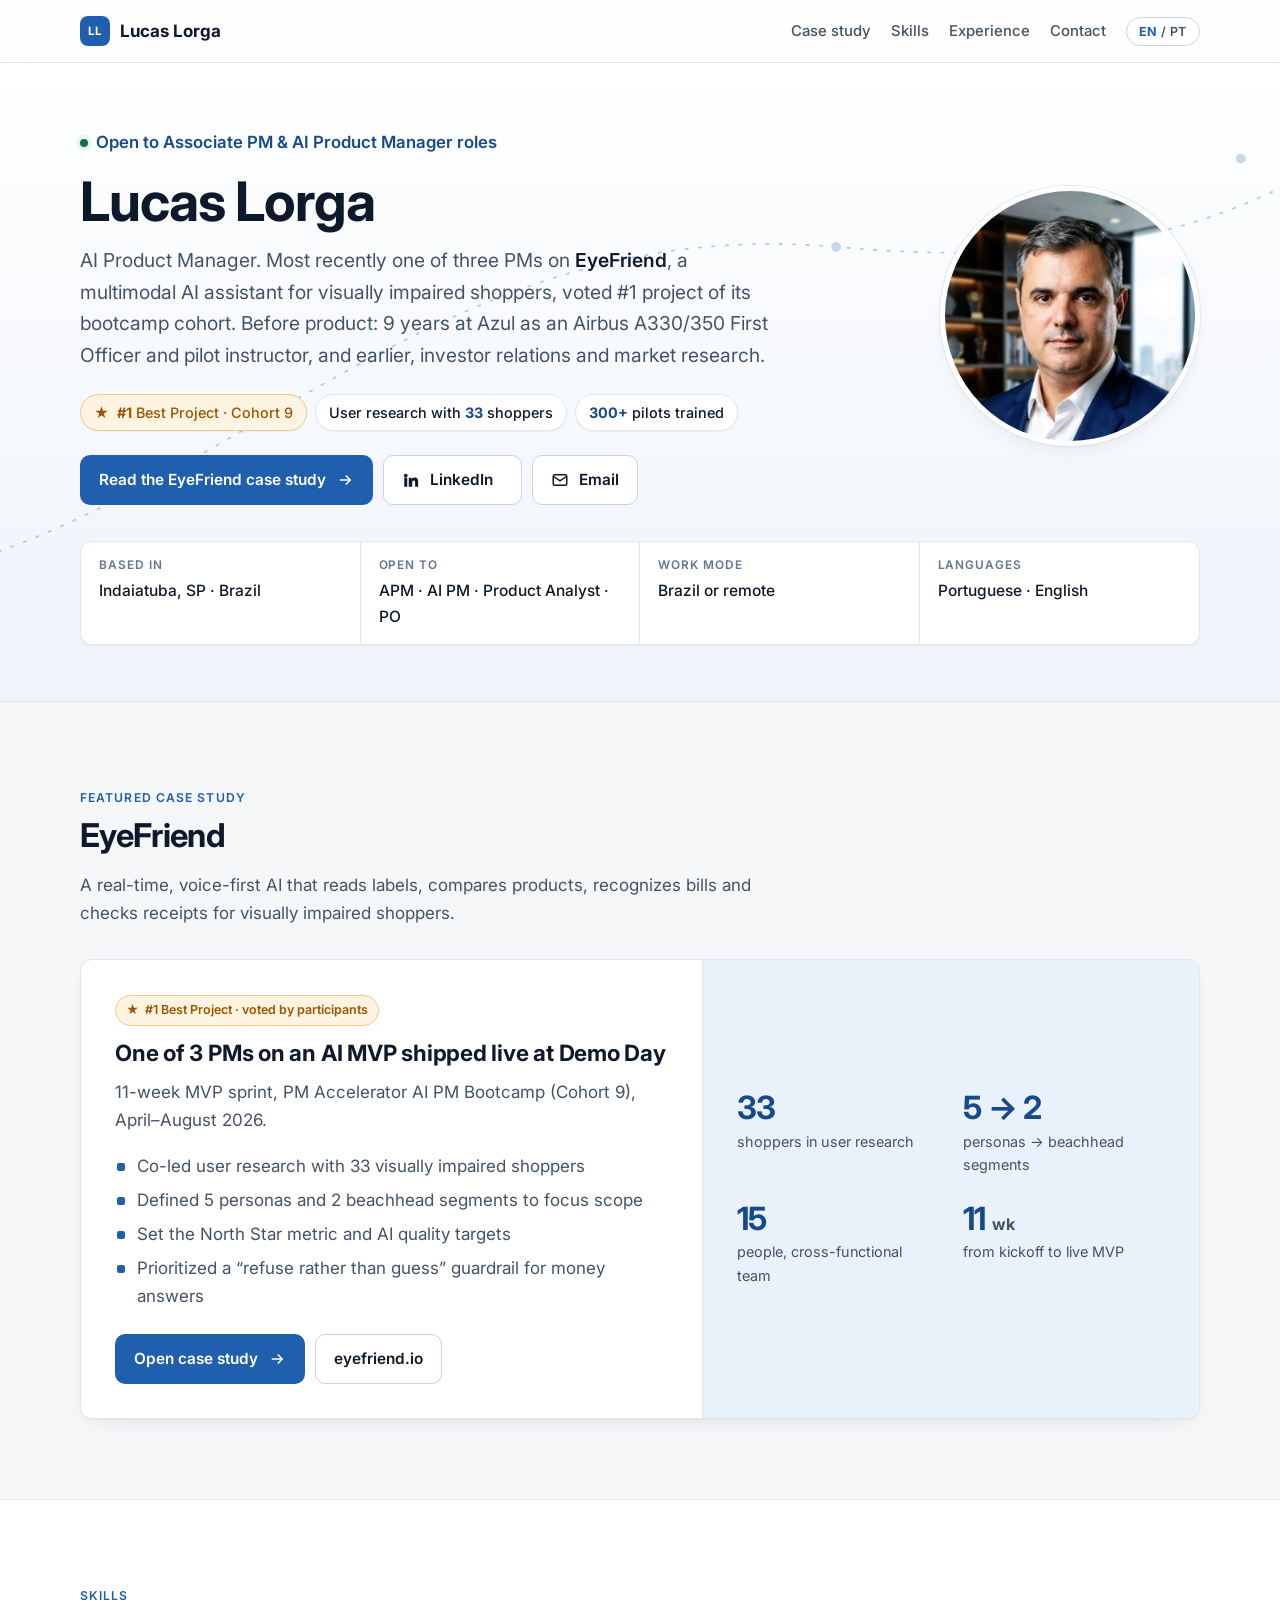
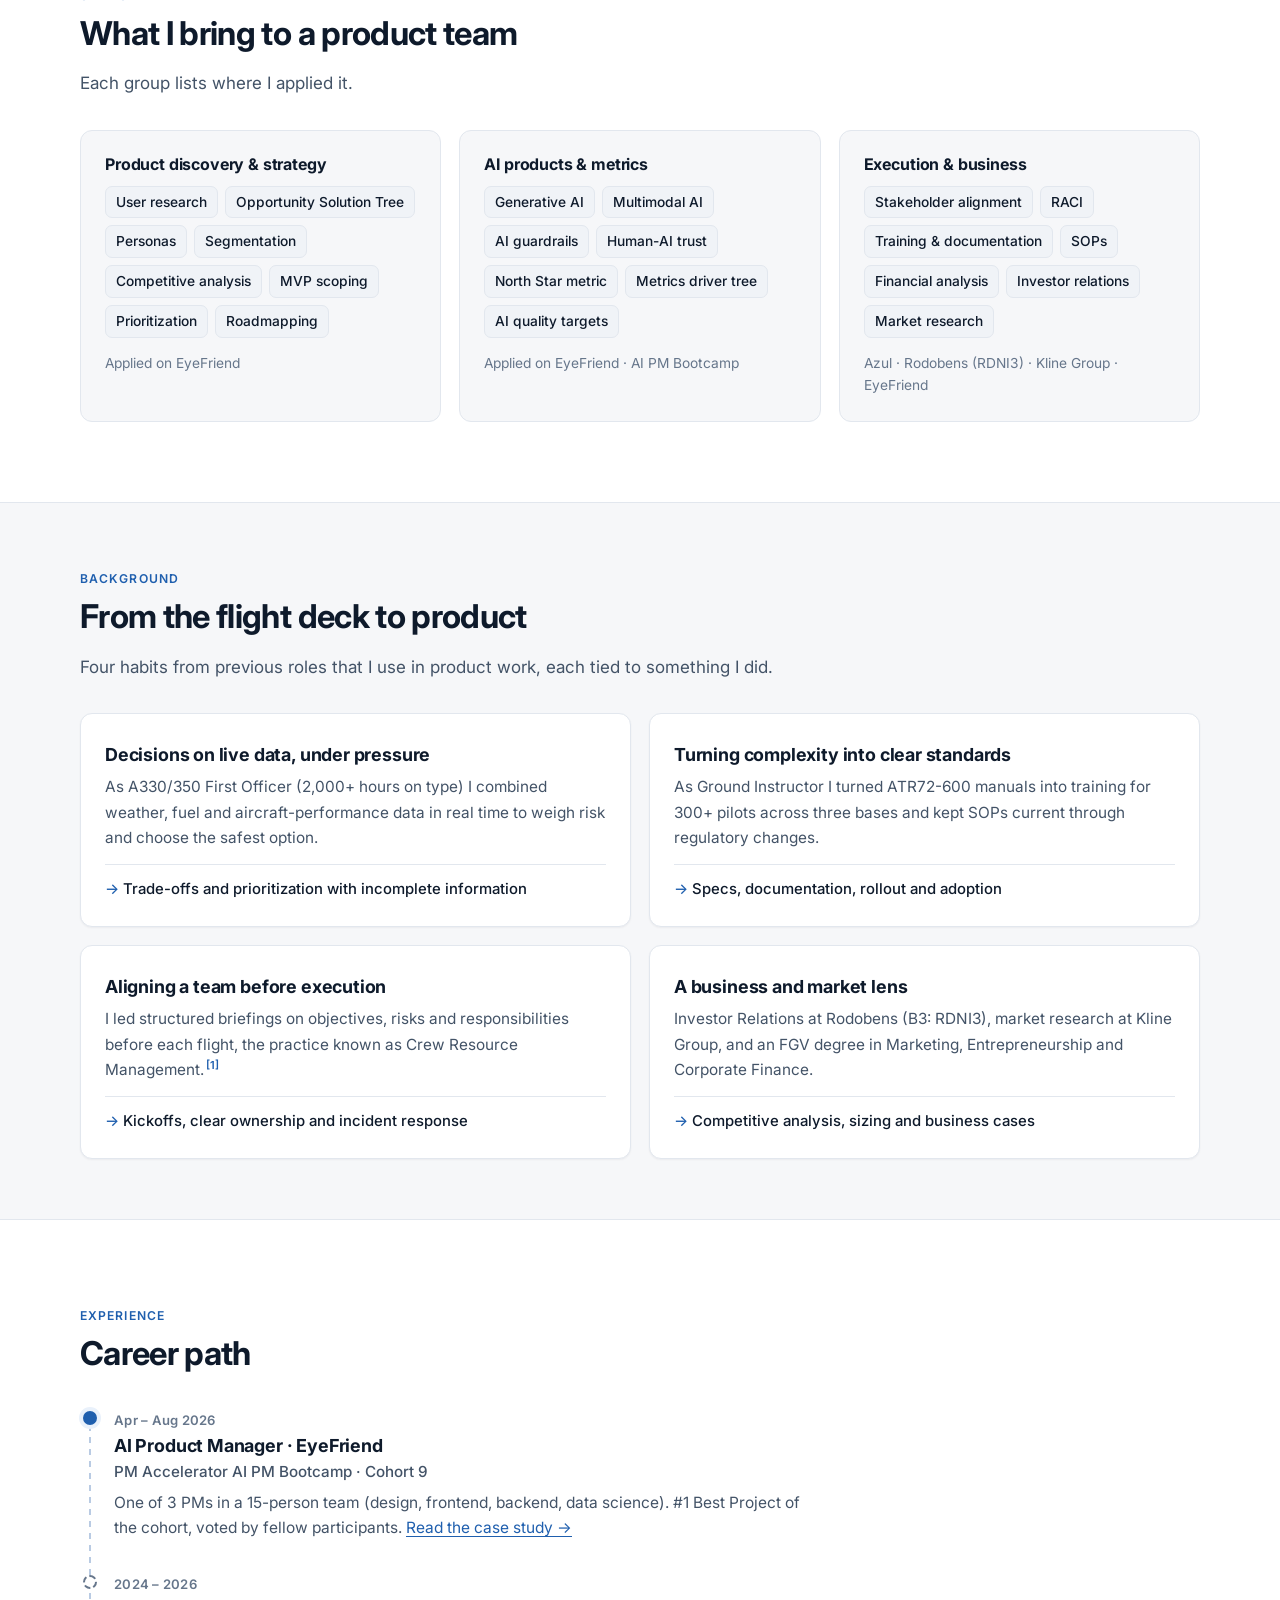
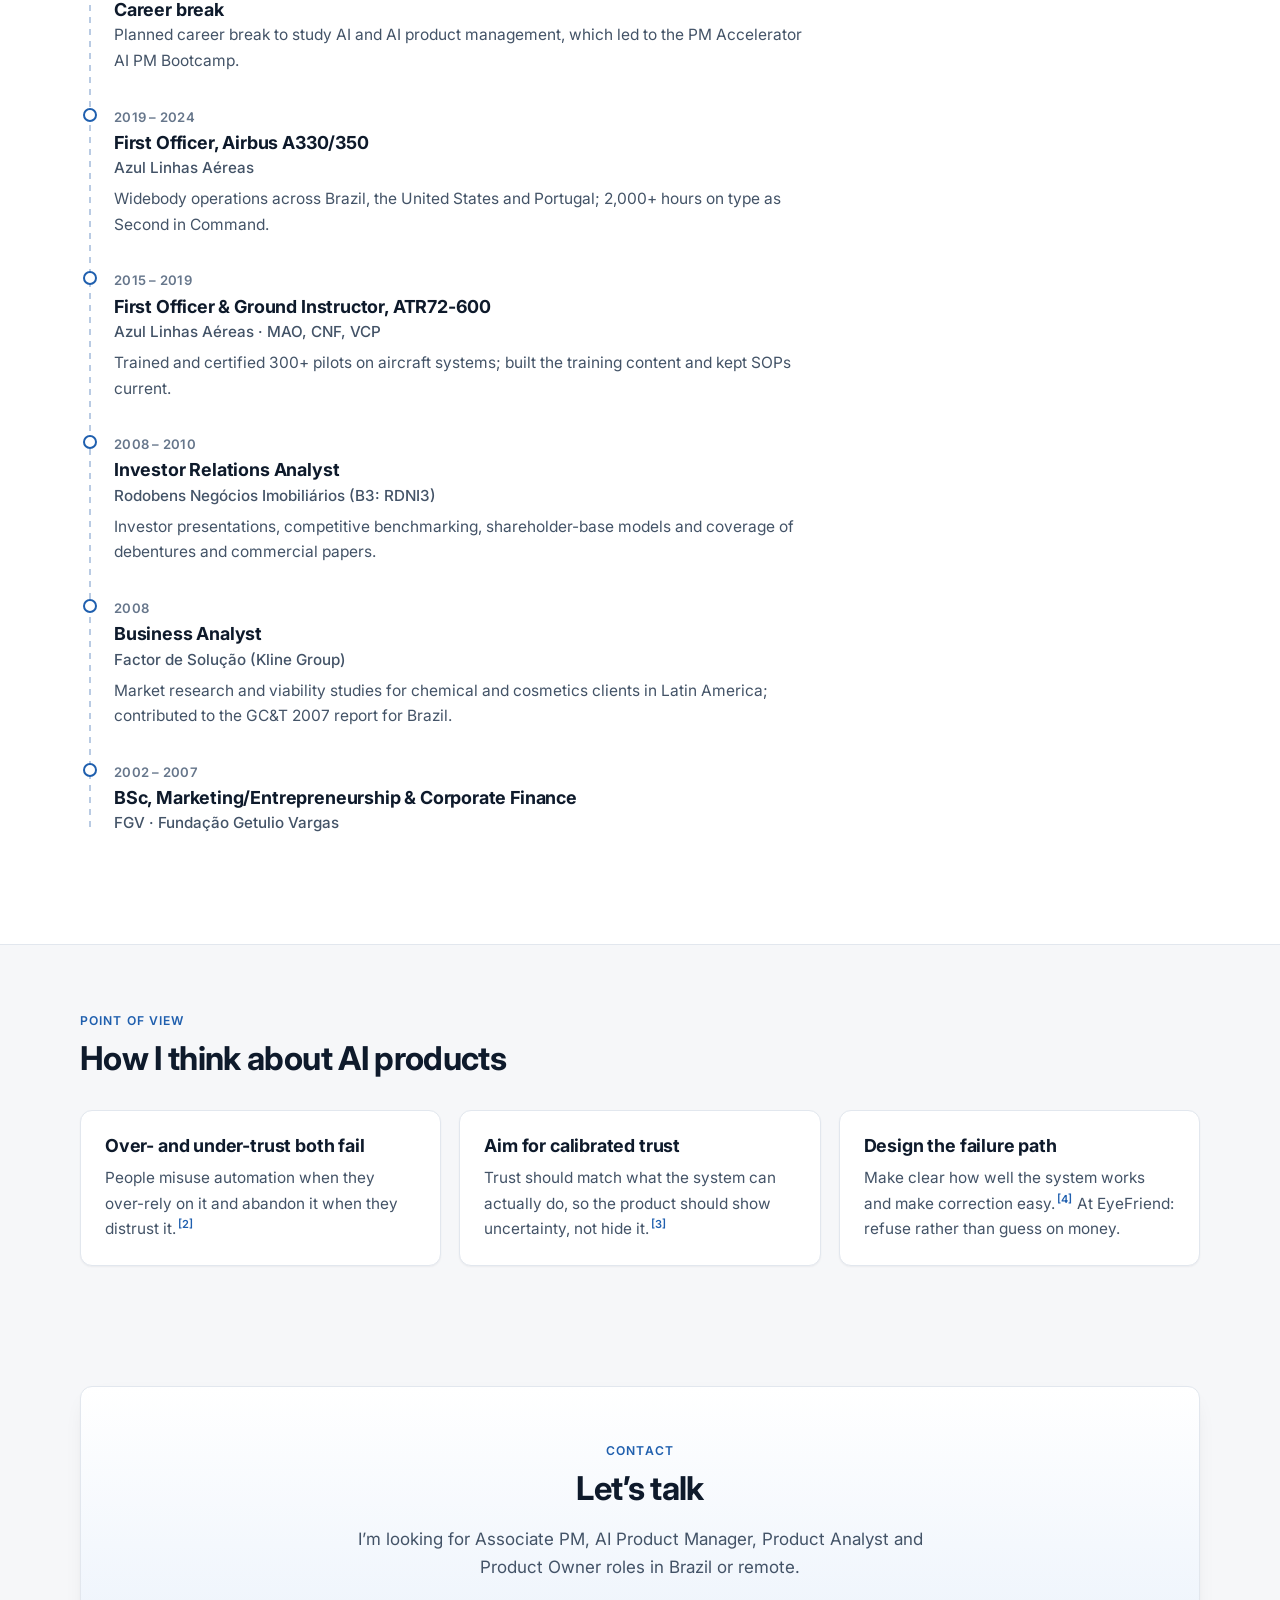
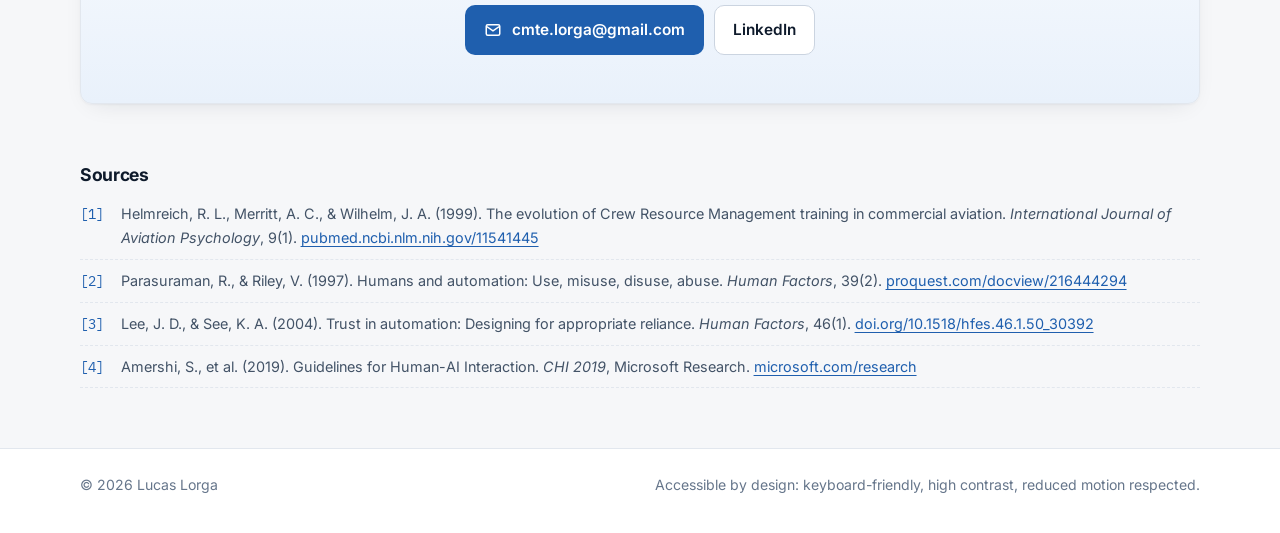
==== commit 1d674cf3: "Light, recruiter-first redesign - Light theme with navy text and a single blue accent; aviation kept" ====
--- a/index.html
+++ b/index.html
@@ -3,11 +3,11 @@
 <head>
   <meta charset="utf-8">
   <meta name="viewport" content="width=device-width, initial-scale=1">
-  <title>Lucas Lorga | Product Portfolio</title>
-  <meta name="description" content="Lucas Lorga: former Airbus A330/350 First Officer moving into AI product management. Case study: EyeFriend, a multimodal AI shopping assistant for visually impaired people.">
-  <meta name="theme-color" content="#060d18">
+  <title>Lucas Lorga | AI Product Manager</title>
+  <meta name="description" content="Lucas Lorga, AI Product Manager. One of three PMs on EyeFriend, a multimodal AI assistant for visually impaired shoppers (#1 Best Project, PM Accelerator Cohort 9). Former Airbus A330/350 First Officer and pilot instructor.">
+  <meta name="theme-color" content="#ffffff">
   <meta property="og:type" content="website">
-  <meta property="og:title" content="Lucas Lorga | Product Portfolio">
+  <meta property="og:title" content="Lucas Lorga | AI Product Manager">
   <meta property="og:description" content="From the flight deck to AI products. Case study: EyeFriend.">
   <meta property="og:url" content="https://cmtelorga.github.io/portfolio/">
   <meta property="og:image" content="https://cmtelorga.github.io/portfolio/assets/img/og-home.jpg">
@@ -18,13 +18,11 @@
   <link rel="icon" href="assets/img/favicon.svg" type="image/svg+xml">
   <link rel="preconnect" href="https://fonts.googleapis.com">
   <link rel="preconnect" href="https://fonts.gstatic.com" crossorigin>
-  <link href="https://fonts.googleapis.com/css2?family=IBM+Plex+Mono:wght@400;500&family=IBM+Plex+Sans:wght@400;500;600&display=swap" rel="stylesheet">
+  <link href="https://fonts.googleapis.com/css2?family=IBM+Plex+Mono:wght@500&family=Inter:wght@400;500;600;700&display=swap" rel="stylesheet">
   <link rel="stylesheet" href="assets/css/style.css">
 </head>
 <body>
-  <a class="skip-link" href="#main">
-    <span data-lang="en">Skip to content</span><span data-lang="pt">Pular para o conteúdo</span>
-  </a>
+  <a class="skip-link" href="#main"><span data-lang="en">Skip to content</span><span data-lang="pt">Pular para o conteúdo</span></a>
 
   <header class="topbar">
     <div class="wrap topbar__inner">
@@ -34,7 +32,8 @@
       </a>
       <nav aria-label="Main">
         <a class="nav-hide-sm" href="#case"><span data-lang="en">Case study</span><span data-lang="pt">Estudo de caso</span></a>
-        <a class="nav-hide-sm" href="#journey"><span data-lang="en">Journey</span><span data-lang="pt">Trajetória</span></a>
+        <a class="nav-hide-sm" href="#skills"><span data-lang="en">Skills</span><span data-lang="pt">Competências</span></a>
+        <a class="nav-hide-sm" href="#journey"><span data-lang="en">Experience</span><span data-lang="pt">Experiência</span></a>
         <a href="#contact"><span data-lang="en">Contact</span><span data-lang="pt">Contato</span></a>
         <button class="lang-toggle" type="button"><b>EN</b> / PT</button>
       </nav>
@@ -44,26 +43,24 @@
   <main id="main">
     <!-- ================= HERO ================= -->
     <section class="hero" aria-labelledby="hero-title">
-      <div class="hero__bg" aria-hidden="true"></div>
-      <canvas id="fx-canvas" aria-hidden="true"></canvas>
-
+      <svg class="hero__path" viewBox="0 0 1200 520" preserveAspectRatio="xMidYMid slice" aria-hidden="true">
+        <path d="M-40 430 C 260 380, 420 120, 760 150 S 1150 60, 1260 40"/>
+        <circle cx="760" cy="150" r="4"/><circle cx="1090" cy="78" r="4"/><circle cx="330" cy="330" r="4"/>
+      </svg>
       <div class="wrap">
         <div class="hero__grid">
-          <div class="portrait">
-            <span class="portrait__ring" aria-hidden="true"></span>
-            <img src="assets/img/lucas-lorga-square.jpg" width="480" height="480"
-                 alt="Portrait of Lucas Lorga, smiling slightly, wearing a navy blazer and white shirt">
-          </div>
-
           <div>
-            <div class="hero__eyebrow">
-              <span class="hud"><span data-lang="en">Product · AI · Aviation</span><span data-lang="pt">Produto · IA · Aviação</span></span>
-            </div>
+            <p class="hero__role"><span data-lang="en">Open to Associate PM &amp; AI Product Manager roles</span><span data-lang="pt">Aberto a vagas de Associate PM e AI Product Manager</span></p>
             <h1 id="hero-title">Lucas Lorga</h1>
-            <p class="hero__role">
-              <span data-lang="en">From the flight deck to <strong>AI products</strong>. Former Airbus A330/350 First Officer and pilot instructor, with a background in investor relations and market research. Most recently one of three PMs on <strong>EyeFriend</strong>, a multimodal AI assistant for visually impaired shoppers.</span>
-              <span data-lang="pt">Da cabine de comando para <strong>produtos de IA</strong>. Ex-Primeiro Oficial de Airbus A330/350 e instrutor de pilotos, com base em relações com investidores e pesquisa de mercado. Mais recentemente, um dos três PMs do <strong>EyeFriend</strong>, assistente de IA multimodal para pessoas com deficiência visual fazerem compras.</span>
+            <p class="hero__lead">
+              <span data-lang="en">AI Product Manager. Most recently one of three PMs on <strong>EyeFriend</strong>, a multimodal AI assistant for visually impaired shoppers, voted #1 project of its bootcamp cohort. Before product: 9 years at Azul as an Airbus A330/350 First Officer and pilot instructor, and earlier, investor relations and market research.</span>
+              <span data-lang="pt">AI Product Manager. Mais recentemente, um dos três PMs do <strong>EyeFriend</strong>, assistente de IA multimodal para pessoas com deficiência visual fazerem compras, eleito o 1º projeto da turma do bootcamp. Antes de produto: 9 anos na Azul como Primeiro Oficial de Airbus A330/350 e instrutor de pilotos e, antes disso, relações com investidores e pesquisa de mercado.</span>
             </p>
+            <ul class="proof" aria-label="Highlights">
+              <li class="is-award">★ <span><b>#1</b> <span data-lang="en">Best Project · Cohort 9</span><span data-lang="pt">Melhor Projeto · Cohort 9</span></span></li>
+              <li><span data-lang="en">User research with <b>33</b> shoppers</span><span data-lang="pt">Pesquisa com <b>33</b> usuários</span></li>
+              <li><span data-lang="en"><b>300+</b> pilots trained</span><span data-lang="pt"><b>300+</b> pilotos treinados</span></li>
+            </ul>
             <div class="hero__ctas">
               <a class="btn btn--primary" href="eyefriend.html">
                 <span data-lang="en">Read the EyeFriend case study</span><span data-lang="pt">Ler o estudo de caso EyeFriend</span>
@@ -73,27 +70,22 @@
                 <svg viewBox="0 0 24 24" fill="currentColor" aria-hidden="true"><path d="M4.98 3.5a2.5 2.5 0 1 1 0 5 2.5 2.5 0 0 1 0-5zM3 9h4v12H3zM9 9h3.8v1.7h.1c.5-1 1.8-2 3.8-2 4 0 4.8 2.6 4.8 6V21h-4v-5.4c0-1.3 0-3-1.8-3s-2.1 1.4-2.1 2.9V21H9z"/></svg>
                 LinkedIn<span class="sr-only"> (opens in a new tab)</span>
               </a>
+              <a class="btn btn--ghost" href="mailto:cmte.lorga@gmail.com">
+                <svg viewBox="0 0 24 24" fill="none" stroke="currentColor" stroke-width="2" aria-hidden="true"><rect x="3" y="5" width="18" height="14" rx="2"/><path d="m3 7 9 6 9-6"/></svg>
+                <span data-lang="en">Email</span><span data-lang="pt">E-mail</span>
+              </a>
             </div>
           </div>
+          <div class="portrait">
+            <img src="assets/img/lucas-lorga-square.jpg" width="480" height="480" alt="Portrait of Lucas Lorga in a navy blazer and white shirt">
+          </div>
         </div>
 
         <dl class="status-strip">
-          <div>
-            <dt class="hud hud--muted"><span data-lang="en">Base</span><span data-lang="pt">Base</span></dt>
-            <dd class="val" style="margin:0">Indaiatuba, SP · <span data-lang="en">Brazil</span><span data-lang="pt">Brasil</span></dd>
-          </div>
-          <div>
-            <dt class="hud hud--muted"><span data-lang="en">Open to</span><span data-lang="pt">Busco</span></dt>
-            <dd class="val" style="margin:0">APM · AI PM · Product Analyst · PO</dd>
-          </div>
-          <div>
-            <dt class="hud hud--muted"><span data-lang="en">Work mode</span><span data-lang="pt">Modelo</span></dt>
-            <dd class="val" style="margin:0"><span data-lang="en">Brazil or remote</span><span data-lang="pt">Brasil ou remoto</span></dd>
-          </div>
-          <div>
-            <dt class="hud hud--muted"><span data-lang="en">Languages</span><span data-lang="pt">Idiomas</span></dt>
-            <dd class="val" style="margin:0"><span data-lang="en">Portuguese · English</span><span data-lang="pt">Português · Inglês</span></dd>
-          </div>
+          <div><dt><span data-lang="en">Based in</span><span data-lang="pt">Base</span></dt><dd>Indaiatuba, SP · <span data-lang="en">Brazil</span><span data-lang="pt">Brasil</span></dd></div>
+          <div><dt><span data-lang="en">Open to</span><span data-lang="pt">Busco</span></dt><dd>APM · AI PM · Product Analyst · PO</dd></div>
+          <div><dt><span data-lang="en">Work mode</span><span data-lang="pt">Modelo</span></dt><dd><span data-lang="en">Brazil or remote</span><span data-lang="pt">Brasil ou remoto</span></dd></div>
+          <div><dt><span data-lang="en">Languages</span><span data-lang="pt">Idiomas</span></dt><dd><span data-lang="en">Portuguese · English</span><span data-lang="pt">Português · Inglês</span></dd></div>
         </dl>
       </div>
     </section>
@@ -104,139 +96,124 @@
         <div class="section__head reveal">
           <span class="hud"><span data-lang="en">Featured case study</span><span data-lang="pt">Estudo de caso em destaque</span></span>
           <h2 id="case-title">EyeFriend</h2>
-          <p>
-            <span data-lang="en">Your camera, your personal shopping assistant: real-time, multimodal AI that reads labels, compares products, recognizes bills and checks receipts out loud.</span>
-            <span data-lang="pt">Sua câmera como assistente de compras: IA multimodal em tempo real que lê rótulos, compara produtos, reconhece cédulas e confere recibos em voz alta.</span>
-          </p>
-        </div>
-
-        <article class="card card--hud feature reveal">
+          <p><span data-lang="en">A real-time, voice-first AI that reads labels, compares products, recognizes bills and checks receipts for visually impaired shoppers.</span><span data-lang="pt">IA em tempo real, guiada por voz, que lê rótulos, compara produtos, reconhece cédulas e confere recibos para pessoas com deficiência visual.</span></p>
+        </div>
+
+        <article class="card feature reveal">
           <div class="feature__body">
-            <span class="badge">★ <span data-lang="en">#1 Best Project · peer-voted</span><span data-lang="pt">1º Melhor Projeto · voto dos participantes</span></span>
-            <h3 style="margin-top:16px;font-size:1.4rem">
-              <span data-lang="en">One of 3 PMs on an AI MVP shipped live at Demo Day</span>
-              <span data-lang="pt">Um dos 3 PMs de um MVP de IA lançado no Demo Day</span>
-            </h3>
-            <p style="color:var(--text-2)">
-              <span data-lang="en">Built in an 11-week MVP sprint at the PM Accelerator AI PM Bootcamp (Cohort 9). I co-led user research with 33 visually impaired shoppers, defined personas and the beachhead segments, set the North Star metric and pushed for a “refuse rather than guess” guardrail on money-related answers.</span>
-              <span data-lang="pt">Construído em um sprint de MVP de 11 semanas no PM Accelerator AI PM Bootcamp (Cohort 9). Co-liderei a pesquisa com 33 compradores com deficiência visual, defini personas e segmentos de entrada, a North Star Metric, e priorizei a regra de “recusar em vez de adivinhar” para respostas sobre dinheiro.</span>
-            </p>
-            <div class="hero__ctas" style="margin-top:20px">
-              <a class="btn btn--primary" href="eyefriend.html">
-                <span data-lang="en">Open case study</span><span data-lang="pt">Abrir estudo de caso</span>
-                <svg viewBox="0 0 24 24" fill="none" stroke="currentColor" stroke-width="2" aria-hidden="true"><path d="M5 12h14M13 6l6 6-6 6"/></svg>
-              </a>
-              <a class="btn btn--ghost" href="https://eyefriend.io" target="_blank" rel="noopener">
-                eyefriend.io<span class="sr-only"> (opens in a new tab)</span>
-              </a>
+            <span class="badge">★ <span data-lang="en">#1 Best Project · voted by participants</span><span data-lang="pt">1º Melhor Projeto · voto dos participantes</span></span>
+            <h3><span data-lang="en">One of 3 PMs on an AI MVP shipped live at Demo Day</span><span data-lang="pt">Um dos 3 PMs de um MVP de IA lançado no Demo Day</span></h3>
+            <p><span data-lang="en">11-week MVP sprint, PM Accelerator AI PM Bootcamp (Cohort 9), April–August 2026.</span><span data-lang="pt">Sprint de MVP de 11 semanas, PM Accelerator AI PM Bootcamp (Cohort 9), abril–agosto de 2026.</span></p>
+            <ul class="feature__role">
+              <li><span data-lang="en">Co-led user research with 33 visually impaired shoppers</span><span data-lang="pt">Co-liderei a pesquisa com 33 compradores com deficiência visual</span></li>
+              <li><span data-lang="en">Defined 5 personas and 2 beachhead segments to focus scope</span><span data-lang="pt">Defini 5 personas e 2 segmentos de entrada para focar o escopo</span></li>
+              <li><span data-lang="en">Set the North Star metric and AI quality targets</span><span data-lang="pt">Defini a North Star Metric e as metas de qualidade da IA</span></li>
+              <li><span data-lang="en">Prioritized a “refuse rather than guess” guardrail for money answers</span><span data-lang="pt">Priorizei o guardrail “recusar em vez de adivinhar” em respostas sobre dinheiro</span></li>
+            </ul>
+            <div class="hero__ctas">
+              <a class="btn btn--primary" href="eyefriend.html"><span data-lang="en">Open case study</span><span data-lang="pt">Abrir estudo de caso</span>
+                <svg viewBox="0 0 24 24" fill="none" stroke="currentColor" stroke-width="2" aria-hidden="true"><path d="M5 12h14M13 6l6 6-6 6"/></svg></a>
+              <a class="btn btn--ghost" href="https://eyefriend.io" target="_blank" rel="noopener">eyefriend.io<span class="sr-only"> (opens in a new tab)</span></a>
             </div>
           </div>
           <div class="feature__side" role="list">
             <div class="stat" role="listitem"><span class="num">33</span><span class="lbl"><span data-lang="en">shoppers in user research</span><span data-lang="pt">compradores na pesquisa</span></span></div>
-            <div class="stat" role="listitem"><span class="num">11 <small style="font-size:1rem;color:var(--text-2)">wk</small></span><span class="lbl"><span data-lang="en">MVP sprint to Demo Day</span><span data-lang="pt">de sprint até o Demo Day</span></span></div>
+            <div class="stat" role="listitem"><span class="num">5 → 2</span><span class="lbl"><span data-lang="en">personas → beachhead segments</span><span data-lang="pt">personas → segmentos de entrada</span></span></div>
             <div class="stat" role="listitem"><span class="num">15</span><span class="lbl"><span data-lang="en">people, cross-functional team</span><span data-lang="pt">pessoas, time multidisciplinar</span></span></div>
-            <div class="stat" role="listitem"><span class="num">&lt;3s</span><span class="lbl"><span data-lang="en">voice-loop latency target</span><span data-lang="pt">meta de latência do loop de voz</span></span></div>
+            <div class="stat" role="listitem"><span class="num">11 <small style="font-size:1rem;color:var(--text-2)">wk</small></span><span class="lbl"><span data-lang="en">from kickoff to live MVP</span><span data-lang="pt">do início ao MVP no ar</span></span></div>
           </div>
         </article>
       </div>
     </section>
 
-    <!-- ================= TRANSFERABLE SKILLS ================= -->
-    <section class="section section--tight" aria-labelledby="skills-title">
-      <div class="wrap">
-        <div class="section__head reveal">
-          <span class="hud"><span data-lang="en">What I bring</span><span data-lang="pt">O que eu trago</span></span>
-          <h2 id="skills-title"><span data-lang="en">From the flight deck to product</span><span data-lang="pt">Da cabine para o produto</span></h2>
-          <p>
-            <span data-lang="en">Four habits from my previous roles that I use in product work, each tied to something I actually did.</span>
-            <span data-lang="pt">Quatro hábitos das minhas funções anteriores que uso em produto, cada um ligado a algo que eu de fato fiz.</span>
-          </p>
-        </div>
-
+    <!-- ================= SKILLS ================= -->
+    <section class="section section--alt" id="skills" aria-labelledby="skills-title">
+      <div class="wrap">
+        <div class="section__head reveal">
+          <span class="hud"><span data-lang="en">Skills</span><span data-lang="pt">Competências</span></span>
+          <h2 id="skills-title"><span data-lang="en">What I bring to a product team</span><span data-lang="pt">O que eu levo para um time de produto</span></h2>
+          <p><span data-lang="en">Each group lists where I applied it.</span><span data-lang="pt">Cada grupo mostra onde eu apliquei.</span></p>
+        </div>
+        <div class="skills">
+          <div class="card reveal">
+            <h3><span data-lang="en">Product discovery &amp; strategy</span><span data-lang="pt">Discovery e estratégia de produto</span></h3>
+            <ul class="tags">
+              <li>User research</li><li>Opportunity Solution Tree</li><li>Personas</li><li>Segmentation</li>
+              <li>Competitive analysis</li><li>MVP scoping</li><li>Prioritization</li><li>Roadmapping</li>
+            </ul>
+            <p class="evidence"><span data-lang="en">Applied on EyeFriend</span><span data-lang="pt">Aplicado no EyeFriend</span></p>
+          </div>
+          <div class="card reveal">
+            <h3><span data-lang="en">AI products &amp; metrics</span><span data-lang="pt">Produtos de IA e métricas</span></h3>
+            <ul class="tags">
+              <li>Generative AI</li><li>Multimodal AI</li><li>AI guardrails</li><li>Human-AI trust</li>
+              <li>North Star metric</li><li>Metrics driver tree</li><li>AI quality targets</li>
+            </ul>
+            <p class="evidence"><span data-lang="en">Applied on EyeFriend · AI PM Bootcamp</span><span data-lang="pt">Aplicado no EyeFriend · AI PM Bootcamp</span></p>
+          </div>
+          <div class="card reveal">
+            <h3><span data-lang="en">Execution &amp; business</span><span data-lang="pt">Execução e negócio</span></h3>
+            <ul class="tags">
+              <li>Stakeholder alignment</li><li>RACI</li><li>Training &amp; documentation</li><li>SOPs</li>
+              <li>Financial analysis</li><li>Investor relations</li><li>Market research</li>
+            </ul>
+            <p class="evidence"><span data-lang="en">Azul · Rodobens (RDNI3) · Kline Group · EyeFriend</span><span data-lang="pt">Azul · Rodobens (RDNI3) · Kline Group · EyeFriend</span></p>
+          </div>
+        </div>
+      </div>
+    </section>
+
+    <!-- ================= TRANSFERABLE ================= -->
+    <section class="section section--tight" aria-labelledby="transfer-title">
+      <div class="wrap">
+        <div class="section__head reveal">
+          <span class="hud"><span data-lang="en">Background</span><span data-lang="pt">Bagagem</span></span>
+          <h2 id="transfer-title"><span data-lang="en">From the flight deck to product</span><span data-lang="pt">Da cabine para o produto</span></h2>
+          <p><span data-lang="en">Four habits from previous roles that I use in product work, each tied to something I did.</span><span data-lang="pt">Quatro hábitos das funções anteriores que uso em produto, cada um ligado a algo que fiz.</span></p>
+        </div>
         <div class="grid-2">
           <article class="card skill reveal">
-            <span class="hud hud--amber">01</span>
             <h3><span data-lang="en">Decisions on live data, under pressure</span><span data-lang="pt">Decisão com dados ao vivo, sob pressão</span></h3>
-            <p class="from"><span data-lang="en">As A330/350 First Officer (2,000+ hours on type) I combined weather, fuel and aircraft-performance data in real time to weigh risk and choose the safest option.</span><span data-lang="pt">Como Primeiro Oficial de A330/350 (2.000+ horas no tipo), combinei dados de meteorologia, combustível e desempenho em tempo real para pesar riscos e escolher a opção mais segura.</span></p>
-            <p class="to"><span data-lang="en">Trade-offs and prioritization with incomplete information.</span><span data-lang="pt">Trade-offs e priorização com informação incompleta.</span></p>
+            <p class="from"><span data-lang="en">As A330/350 First Officer (2,000+ hours on type) I combined weather, fuel and aircraft-performance data in real time to weigh risk and choose the safest option.</span><span data-lang="pt">Como Primeiro Oficial de A330/350 (2.000+ horas no tipo), combinei meteorologia, combustível e desempenho da aeronave em tempo real para pesar riscos e escolher a opção mais segura.</span></p>
+            <p class="to"><span data-lang="en">Trade-offs and prioritization with incomplete information</span><span data-lang="pt">Trade-offs e priorização com informação incompleta</span></p>
           </article>
-
           <article class="card skill reveal">
-            <span class="hud hud--amber">02</span>
             <h3><span data-lang="en">Turning complexity into clear standards</span><span data-lang="pt">Transformar complexidade em padrões claros</span></h3>
-            <p class="from"><span data-lang="en">As Ground Instructor I turned ATR72-600 manuals into training materials for 300+ pilots across three bases, and kept SOPs updated through regulatory changes.</span><span data-lang="pt">Como Ground Instructor, transformei os manuais do ATR72-600 em material de treinamento para 300+ pilotos em três bases e mantive SOPs atualizados diante de mudanças regulatórias.</span></p>
-            <p class="to"><span data-lang="en">Specs, documentation, rollout and adoption.</span><span data-lang="pt">Especificações, documentação, rollout e adoção.</span></p>
+            <p class="from"><span data-lang="en">As Ground Instructor I turned ATR72-600 manuals into training for 300+ pilots across three bases and kept SOPs current through regulatory changes.</span><span data-lang="pt">Como Ground Instructor, transformei os manuais do ATR72-600 em treinamento para 300+ pilotos em três bases e mantive os SOPs atualizados diante de mudanças regulatórias.</span></p>
+            <p class="to"><span data-lang="en">Specs, documentation, rollout and adoption</span><span data-lang="pt">Especificações, documentação, rollout e adoção</span></p>
           </article>
-
           <article class="card skill reveal">
-            <span class="hud hud--amber">03</span>
             <h3><span data-lang="en">Aligning a team before execution</span><span data-lang="pt">Alinhar o time antes de executar</span></h3>
-            <p class="from"><span data-lang="en">I led structured pre-flight briefings to align the crew on objectives, risks and responsibilities, and used structured procedures to diagnose abnormal situations. This is the practice of Crew Resource Management (CRM), which airlines adopted to reduce errors from poor team coordination.<span class="cite"><a href="#src-1" aria-label="Source 1">[1]</a></span></span><span data-lang="pt">Conduzi briefings estruturados antes de cada voo para alinhar a tripulação em objetivos, riscos e responsabilidades, e usei procedimentos estruturados para diagnosticar situações anormais. É a prática de Crew Resource Management (CRM), adotada pelas companhias aéreas para reduzir erros causados por falhas de coordenação da equipe.<span class="cite"><a href="#src-1" aria-label="Fonte 1">[1]</a></span></span></p>
-            <p class="to"><span data-lang="en">Kickoffs, clear ownership (RACI) and incident thinking.</span><span data-lang="pt">Kickoffs, responsabilidades claras (RACI) e gestão de incidentes.</span></p>
+            <p class="from"><span data-lang="en">I led structured briefings on objectives, risks and responsibilities before each flight, the practice known as Crew Resource Management.<span class="cite"><a href="#src-1" aria-label="Source 1">[1]</a></span></span><span data-lang="pt">Conduzi briefings estruturados sobre objetivos, riscos e responsabilidades antes de cada voo, a prática conhecida como Crew Resource Management.<span class="cite"><a href="#src-1" aria-label="Fonte 1">[1]</a></span></span></p>
+            <p class="to"><span data-lang="en">Kickoffs, clear ownership and incident response</span><span data-lang="pt">Kickoffs, responsabilidades claras e resposta a incidentes</span></p>
           </article>
-
           <article class="card skill reveal">
-            <span class="hud hud--amber">04</span>
             <h3><span data-lang="en">A business and market lens</span><span data-lang="pt">Visão de negócio e mercado</span></h3>
-            <p class="from"><span data-lang="en">Investor Relations at Rodobens (B3: RDNI3), market research and viability studies at Kline Group, and an FGV degree in Marketing, Entrepreneurship and Corporate Finance.</span><span data-lang="pt">Relações com Investidores na Rodobens (B3: RDNI3), pesquisa de mercado e estudos de viabilidade na Kline Group e graduação na FGV em Marketing, Empreendedorismo e Finanças Corporativas.</span></p>
-            <p class="to"><span data-lang="en">Competitive analysis, sizing and business cases.</span><span data-lang="pt">Análise competitiva, dimensionamento de mercado e business case.</span></p>
+            <p class="from"><span data-lang="en">Investor Relations at Rodobens (B3: RDNI3), market research at Kline Group, and an FGV degree in Marketing, Entrepreneurship and Corporate Finance.</span><span data-lang="pt">Relações com Investidores na Rodobens (B3: RDNI3), pesquisa de mercado na Kline Group e graduação na FGV em Marketing, Empreendedorismo e Finanças Corporativas.</span></p>
+            <p class="to"><span data-lang="en">Competitive analysis, sizing and business cases</span><span data-lang="pt">Análise competitiva, dimensionamento e business case</span></p>
           </article>
         </div>
       </div>
     </section>
 
-    <!-- ================= AVIATION x AI TRUST ================= -->
-    <section class="section section--tight" aria-labelledby="trust-title">
-      <div class="wrap">
-        <div class="section__head reveal">
-          <span class="hud"><span data-lang="en">Point of view</span><span data-lang="pt">Ponto de vista</span></span>
-          <h2 id="trust-title"><span data-lang="en">Aviation solved “trust in automation” before AI did</span><span data-lang="pt">A aviação estudou “confiança na automação” antes da IA</span></h2>
-          <p>
-            <span data-lang="en">Much of the research on how people rely on automation came from the cockpit. It shapes how I approach AI products.</span>
-            <span data-lang="pt">Boa parte da pesquisa sobre como as pessoas confiam em automação nasceu na cabine de comando. É ela que orienta como eu penso produtos de IA.</span>
-          </p>
-        </div>
-
-        <div class="grid-3">
-          <article class="card card--hud reveal">
-            <span class="hud hud--amber"><span data-lang="en">Over- and under-trust</span><span data-lang="pt">Confiança demais ou de menos</span></span>
-            <p style="margin-top:12px;color:var(--text-2)">
-              <span data-lang="en">Human-factors research shows people misuse automation when they over-rely on it and abandon it when they distrust it.<span class="cite"><a href="#src-2" aria-label="Source 2">[2]</a></span> Pilots are trained to monitor the autopilot, not to trust it blindly.</span>
-              <span data-lang="pt">A pesquisa em fatores humanos mostra que as pessoas usam mal a automação quando confiam demais e a abandonam quando desconfiam.<span class="cite"><a href="#src-2" aria-label="Fonte 2">[2]</a></span> Pilotos são treinados para monitorar o piloto automático, não para confiar cegamente nele.</span>
-            </p>
-          </article>
-          <article class="card card--hud reveal">
-            <span class="hud hud--amber"><span data-lang="en">Calibrated trust</span><span data-lang="pt">Confiança calibrada</span></span>
-            <p style="margin-top:12px;color:var(--text-2)">
-              <span data-lang="en">The goal is appropriate reliance: trust that matches what the system can actually do.<span class="cite"><a href="#src-3" aria-label="Source 3">[3]</a></span> For an AI product, that means showing uncertainty instead of hiding it.</span>
-              <span data-lang="pt">O objetivo é a confiança adequada: confiar na medida do que o sistema realmente entrega.<span class="cite"><a href="#src-3" aria-label="Fonte 3">[3]</a></span> Em um produto de IA, isso significa mostrar a incerteza em vez de escondê-la.</span>
-            </p>
-          </article>
-          <article class="card card--hud reveal">
-            <span class="hud hud--amber"><span data-lang="en">Applied at EyeFriend</span><span data-lang="pt">Aplicado no EyeFriend</span></span>
-            <p style="margin-top:12px;color:var(--text-2)">
-              <span data-lang="en">Microsoft’s human-AI guidelines ask products to make clear how well the system works and to support correction.<span class="cite"><a href="#src-4" aria-label="Source 4">[4]</a></span> The same principle is behind the guardrail I prioritized at EyeFriend: refuse rather than guess on money-related answers.</span>
-              <span data-lang="pt">As diretrizes de interação humano-IA da Microsoft pedem que o produto deixe claro o quão bem o sistema funciona e facilite a correção.<span class="cite"><a href="#src-4" aria-label="Fonte 4">[4]</a></span> É o mesmo princípio da regra que priorizei no EyeFriend: recusar em vez de adivinhar em respostas sobre dinheiro.</span>
-            </p>
-          </article>
-        </div>
-      </div>
-    </section>
-
     <!-- ================= JOURNEY ================= -->
-    <section class="section" id="journey" aria-labelledby="journey-title">
-      <div class="wrap">
-        <div class="section__head reveal">
-          <span class="hud"><span data-lang="en">Flight log</span><span data-lang="pt">Diário de bordo</span></span>
-          <h2 id="journey-title"><span data-lang="en">Journey</span><span data-lang="pt">Trajetória</span></h2>
-        </div>
-
+    <section class="section section--alt" id="journey" aria-labelledby="journey-title">
+      <div class="wrap">
+        <div class="section__head reveal">
+          <span class="hud"><span data-lang="en">Experience</span><span data-lang="pt">Experiência</span></span>
+          <h2 id="journey-title"><span data-lang="en">Career path</span><span data-lang="pt">Trajetória</span></h2>
+        </div>
         <ol class="timeline">
           <li class="is-current reveal">
-            <span class="when">2026</span>
-            <h3><span data-lang="en">AI Product Manager · EyeFriend</span><span data-lang="pt">AI Product Manager · EyeFriend</span></h3>
+            <span class="when">Apr – Aug 2026</span>
+            <h3>AI Product Manager · EyeFriend</h3>
             <div class="org">PM Accelerator AI PM Bootcamp · Cohort 9</div>
-            <p><span data-lang="en">One of 3 PMs in a 15-person team (design, frontend, backend, data science). #1 Best Project of the cohort, voted by fellow participants. <a href="eyefriend.html">Case study →</a></span><span data-lang="pt">Um dos 3 PMs em um time de 15 pessoas (design, frontend, backend, ciência de dados). 1º Melhor Projeto da turma, por voto dos participantes. <a href="eyefriend.html">Estudo de caso →</a></span></p>
+            <p><span data-lang="en">One of 3 PMs in a 15-person team (design, frontend, backend, data science). #1 Best Project of the cohort, voted by fellow participants. <a href="eyefriend.html">Read the case study →</a></span><span data-lang="pt">Um dos 3 PMs em um time de 15 pessoas (design, frontend, backend, ciência de dados). 1º Melhor Projeto da turma, por voto dos participantes. <a href="eyefriend.html">Ler o estudo de caso →</a></span></p>
+          </li>
+          <li class="is-break reveal">
+            <span class="when">2024 – 2026</span>
+            <h3><span data-lang="en">Career break</span><span data-lang="pt">Pausa na carreira</span></h3>
+            <p><span data-lang="en">Planned career break to study AI and AI product management, which led to the PM Accelerator AI PM Bootcamp.</span><span data-lang="pt">Pausa planejada na carreira para estudar IA e gestão de produtos de IA, o que me levou ao PM Accelerator AI PM Bootcamp.</span></p>
           </li>
           <li class="reveal">
             <span class="when">2019 – 2024</span>
@@ -271,38 +248,56 @@
       </div>
     </section>
 
+    <!-- ================= POINT OF VIEW ================= -->
+    <section class="section section--tight" aria-labelledby="pov-title">
+      <div class="wrap">
+        <div class="section__head reveal">
+          <span class="hud"><span data-lang="en">Point of view</span><span data-lang="pt">Ponto de vista</span></span>
+          <h2 id="pov-title"><span data-lang="en">How I think about AI products</span><span data-lang="pt">Como eu penso produtos de IA</span></h2>
+        </div>
+        <div class="pov">
+          <div class="card reveal">
+            <h3><span data-lang="en">Over- and under-trust both fail</span><span data-lang="pt">Confiar demais ou de menos falha</span></h3>
+            <p><span data-lang="en">People misuse automation when they over-rely on it and abandon it when they distrust it.<span class="cite"><a href="#src-2" aria-label="Source 2">[2]</a></span></span><span data-lang="pt">As pessoas usam mal a automação quando confiam demais e a abandonam quando desconfiam.<span class="cite"><a href="#src-2" aria-label="Fonte 2">[2]</a></span></span></p>
+          </div>
+          <div class="card reveal">
+            <h3><span data-lang="en">Aim for calibrated trust</span><span data-lang="pt">Buscar confiança calibrada</span></h3>
+            <p><span data-lang="en">Trust should match what the system can actually do, so the product should show uncertainty, not hide it.<span class="cite"><a href="#src-3" aria-label="Source 3">[3]</a></span></span><span data-lang="pt">A confiança deve corresponder ao que o sistema realmente faz; o produto deve mostrar a incerteza, não escondê-la.<span class="cite"><a href="#src-3" aria-label="Fonte 3">[3]</a></span></span></p>
+          </div>
+          <div class="card reveal">
+            <h3><span data-lang="en">Design the failure path</span><span data-lang="pt">Desenhar o caminho da falha</span></h3>
+            <p><span data-lang="en">Make clear how well the system works and make correction easy.<span class="cite"><a href="#src-4" aria-label="Source 4">[4]</a></span> At EyeFriend: refuse rather than guess on money.</span><span data-lang="pt">Deixar claro o quão bem o sistema funciona e facilitar a correção.<span class="cite"><a href="#src-4" aria-label="Fonte 4">[4]</a></span> No EyeFriend: recusar em vez de adivinhar sobre dinheiro.</span></p>
+          </div>
+        </div>
+      </div>
+    </section>
+
     <!-- ================= CONTACT ================= -->
     <section class="section section--tight" id="contact" aria-labelledby="contact-title">
       <div class="wrap">
-        <div class="card card--hud contact reveal">
+        <div class="card contact reveal">
           <span class="hud"><span data-lang="en">Contact</span><span data-lang="pt">Contato</span></span>
-          <h2 id="contact-title"><span data-lang="en">Let’s talk product</span><span data-lang="pt">Vamos conversar sobre produto</span></h2>
-          <p style="color:var(--text-2);max-width:56ch;margin-inline:auto">
-            <span data-lang="en">I’m looking for Associate PM, AI Product Manager, Product Analyst and Product Owner roles in Brazil or remote.</span>
-            <span data-lang="pt">Busco posições de Associate PM, AI Product Manager, Product Analyst e Product Owner no Brasil ou remotas.</span>
-          </p>
+          <h2 id="contact-title" style="margin-top:6px"><span data-lang="en">Let’s talk</span><span data-lang="pt">Vamos conversar</span></h2>
+          <p style="color:var(--text-2);max-width:56ch;margin-inline:auto"><span data-lang="en">I’m looking for Associate PM, AI Product Manager, Product Analyst and Product Owner roles in Brazil or remote.</span><span data-lang="pt">Busco vagas de Associate PM, AI Product Manager, Product Analyst e Product Owner no Brasil ou remotas.</span></p>
           <div class="hero__ctas">
             <a class="btn btn--primary" href="mailto:cmte.lorga@gmail.com">
               <svg viewBox="0 0 24 24" fill="none" stroke="currentColor" stroke-width="2" aria-hidden="true"><rect x="3" y="5" width="18" height="14" rx="2"/><path d="m3 7 9 6 9-6"/></svg>
-              cmte.lorga@gmail.com
-            </a>
-            <a class="btn btn--ghost" href="https://www.linkedin.com/in/lucaslorga" target="_blank" rel="noopener">
-              LinkedIn<span class="sr-only"> (opens in a new tab)</span>
-            </a>
-          </div>
-        </div>
-      </div>
-    </section>
+              cmte.lorga@gmail.com</a>
+            <a class="btn btn--ghost" href="https://www.linkedin.com/in/lucaslorga" target="_blank" rel="noopener">LinkedIn<span class="sr-only"> (opens in a new tab)</span></a>
+          </div>
+        </div>
+      </div>
+    </section>
+
     <!-- ================= SOURCES ================= -->
-    <section class="section section--tight" aria-labelledby="sources-title">
-      <div class="wrap">
-        <span class="hud hud--muted"><span data-lang="en">References</span><span data-lang="pt">Referências</span></span>
-        <h2 id="sources-title" style="font-size:1.4rem"><span data-lang="en">Sources</span><span data-lang="pt">Fontes</span></h2>
+    <section class="section section--tight" aria-labelledby="sources-title" style="padding-top:0">
+      <div class="wrap">
+        <h2 id="sources-title" style="font-size:1.1rem"><span data-lang="en">Sources</span><span data-lang="pt">Fontes</span></h2>
         <ol class="sources">
           <li id="src-1"><span class="n">[1]</span><span>Helmreich, R. L., Merritt, A. C., &amp; Wilhelm, J. A. (1999). The evolution of Crew Resource Management training in commercial aviation. <em>International Journal of Aviation Psychology</em>, 9(1). <a href="https://pubmed.ncbi.nlm.nih.gov/11541445/" target="_blank" rel="noopener">pubmed.ncbi.nlm.nih.gov/11541445</a></span></li>
           <li id="src-2"><span class="n">[2]</span><span>Parasuraman, R., &amp; Riley, V. (1997). Humans and automation: Use, misuse, disuse, abuse. <em>Human Factors</em>, 39(2). <a href="https://www.proquest.com/docview/216444294" target="_blank" rel="noopener">proquest.com/docview/216444294</a></span></li>
           <li id="src-3"><span class="n">[3]</span><span>Lee, J. D., &amp; See, K. A. (2004). Trust in automation: Designing for appropriate reliance. <em>Human Factors</em>, 46(1). <a href="https://journals.sagepub.com/doi/10.1518/hfes.46.1.50_30392" target="_blank" rel="noopener">doi.org/10.1518/hfes.46.1.50_30392</a></span></li>
-          <li id="src-4"><span class="n">[4]</span><span>Amershi, S., et al. (2019). Guidelines for Human-AI Interaction. <em>CHI 2019</em>, Microsoft Research. <a href="https://www.microsoft.com/en-us/research/project/guidelines-for-human-ai-interaction/" target="_blank" rel="noopener">microsoft.com/research/project/guidelines-for-human-ai-interaction</a></span></li>
+          <li id="src-4"><span class="n">[4]</span><span>Amershi, S., et al. (2019). Guidelines for Human-AI Interaction. <em>CHI 2019</em>, Microsoft Research. <a href="https://www.microsoft.com/en-us/research/project/guidelines-for-human-ai-interaction/" target="_blank" rel="noopener">microsoft.com/research</a></span></li>
         </ol>
       </div>
     </section>
@@ -311,7 +306,7 @@
   <footer class="footer">
     <div class="wrap">
       <span>© <span data-year>2026</span> Lucas Lorga</span>
-      <span><span data-lang="en">Built to be accessible: keyboard-friendly, high contrast, reduced motion respected.</span><span data-lang="pt">Feito para ser acessível: navegação por teclado, alto contraste e respeito à preferência de menos movimento.</span></span>
+      <span><span data-lang="en">Accessible by design: keyboard-friendly, high contrast, reduced motion respected.</span><span data-lang="pt">Acessível por design: navegação por teclado, alto contraste e respeito a menos movimento.</span></span>
     </div>
   </footer>
 
--- a/assets/css/style.css
+++ b/assets/css/style.css
@@ -1,29 +1,34 @@
 /* =========================================================
-   Lucas Lorga — Portfolio
-   Theme: night flight deck × AI. Dark navy, cyan HUD, amber annunciators.
+   Lucas Lorga — Portfolio (light theme)
+   Recruiter-first: clear hierarchy, high contrast, calm color.
    ========================================================= */
 
 :root {
-  --bg: #060d18;
-  --bg-2: #0a1526;
-  --panel: #0e1b30;
-  --panel-2: #12223b;
-  --line: #1f3557;
-  --line-soft: #172a47;
-  --text: #e6eef8;
-  --text-2: #a9bbd3;
-  --text-3: #7f93b0;
-  --cyan: #5fd4ff;
-  --cyan-dim: #2e8fb8;
-  --amber: #ffb547;
-  --green: #4fe0a6;
-  --red: #ff7a7a;
-  --radius: 14px;
+  --bg: #f6f7f9;
+  --surface: #ffffff;
+  --surface-2: #f0f3f7;
+  --line: #e2e7ee;
+  --line-strong: #cbd4e0;
+  --text: #0e1a2b;
+  --text-2: #435367;
+  --text-3: #66768b;
+  --accent: #1f5fae;
+  --accent-strong: #174a8a;
+  --accent-tint: #e9f1fb;
+  --amber: #9a5600;
+  --amber-tint: #fff4e2;
+  --amber-line: #f2c98a;
+  --green: #12704a;
+  --green-tint: #e6f5ee;
+  --red: #b42318;
+  --red-tint: #fdecea;
+  --radius: 12px;
   --maxw: 1120px;
-  --font: "IBM Plex Sans", system-ui, -apple-system, "Segoe UI", Roboto, sans-serif;
+  --font: "Inter", system-ui, -apple-system, "Segoe UI", Roboto, sans-serif;
   --mono: "IBM Plex Mono", ui-monospace, SFMono-Regular, Menlo, monospace;
-  --shadow: 0 20px 50px -20px rgba(0, 0, 0, .6);
-  color-scheme: dark;
+  --shadow-sm: 0 1px 2px rgba(14, 26, 43, .05);
+  --shadow: 0 1px 2px rgba(14, 26, 43, .04), 0 8px 24px -12px rgba(14, 26, 43, .14);
+  color-scheme: light;
 }
 
 *, *::before, *::after { box-sizing: border-box; }
@@ -36,41 +41,40 @@
   font-size: 17px;
   line-height: 1.65;
   overflow-x: hidden;
+  -webkit-font-smoothing: antialiased;
 }
 img { max-width: 100%; display: block; }
-a { color: var(--cyan); text-underline-offset: 3px; }
-a:hover { color: #9fe6ff; }
-:focus-visible { outline: 2px solid var(--amber); outline-offset: 3px; border-radius: 4px; }
-h1, h2, h3 { line-height: 1.2; margin: 0 0 .5em; font-weight: 600; letter-spacing: -.01em; }
-h1 { font-size: clamp(2.2rem, 5vw, 3.6rem); }
-h2 { font-size: clamp(1.6rem, 3vw, 2.2rem); }
-h3 { font-size: 1.15rem; }
+a { color: var(--accent); text-underline-offset: 3px; text-decoration-thickness: 1px; }
+a:hover { color: var(--accent-strong); }
+:focus-visible { outline: 2px solid var(--accent); outline-offset: 3px; border-radius: 4px; }
+h1, h2, h3, h4 { line-height: 1.2; margin: 0 0 .5em; font-weight: 700; letter-spacing: -.02em; color: var(--text); }
+h1 { font-size: clamp(2.3rem, 5vw, 3.4rem); }
+h2 { font-size: clamp(1.55rem, 3vw, 2.05rem); }
+h3 { font-size: 1.12rem; letter-spacing: -.01em; }
+h4 { font-size: 1rem; }
 p { margin: 0 0 1em; }
-ul { padding-left: 1.2em; }
+ul, ol { padding-left: 1.2em; }
 li { margin-bottom: .35em; }
-strong { color: #fff; font-weight: 600; }
-
-/* language switch: hide the inactive language */
+strong { color: var(--text); font-weight: 600; }
+
+/* language switch */
 html[lang="en"] [data-lang="pt"],
 html[lang="pt-BR"] [data-lang="en"] { display: none !important; }
 
 .skip-link {
   position: absolute; left: 12px; top: -60px; z-index: 100;
-  background: var(--amber); color: #111; padding: 10px 14px; border-radius: 8px; font-weight: 600;
-}
-.skip-link:focus { top: 12px; }
-
+  background: var(--accent); color: #fff; padding: 10px 14px; border-radius: 8px; font-weight: 600;
+}
+.skip-link:focus { top: 12px; color: #fff; }
 .sr-only { position: absolute; width: 1px; height: 1px; overflow: hidden; clip: rect(0 0 0 0); white-space: nowrap; }
-
 .wrap { width: min(var(--maxw), 100% - 32px); margin-inline: auto; }
 
-/* ---------- Mono "HUD" labels ---------- */
+/* small uppercase label */
 .hud {
-  font-family: var(--mono);
-  font-size: .78rem;
-  letter-spacing: .12em;
-  text-transform: uppercase;
-  color: var(--cyan);
+  display: inline-block;
+  font-size: .76rem; font-weight: 600;
+  letter-spacing: .09em; text-transform: uppercase;
+  color: var(--accent);
 }
 .hud--amber { color: var(--amber); }
 .hud--muted { color: var(--text-3); }
@@ -78,413 +82,385 @@
 /* ---------- Top bar ---------- */
 .topbar {
   position: sticky; top: 0; z-index: 50;
-  background: rgba(6, 13, 24, .78);
-  backdrop-filter: blur(10px);
-  -webkit-backdrop-filter: blur(10px);
-  border-bottom: 1px solid var(--line-soft);
-}
-.topbar__inner {
-  display: flex; align-items: center; justify-content: space-between; gap: 16px;
-  height: 60px;
-}
-.brand {
-  display: flex; align-items: center; gap: 10px;
-  color: var(--text); text-decoration: none; font-weight: 600;
-}
+  background: rgba(255, 255, 255, .88);
+  backdrop-filter: saturate(1.4) blur(10px);
+  -webkit-backdrop-filter: saturate(1.4) blur(10px);
+  border-bottom: 1px solid var(--line);
+}
+.topbar__inner { display: flex; align-items: center; justify-content: space-between; gap: 16px; height: 62px; }
+.brand { display: flex; align-items: center; gap: 10px; color: var(--text); text-decoration: none; font-weight: 700; }
+.brand:hover { color: var(--text); }
 .brand__mark {
-  width: 28px; height: 28px; border: 1.5px solid var(--cyan); border-radius: 50%;
-  display: grid; place-items: center; font-family: var(--mono); font-size: .7rem; color: var(--cyan);
-}
-.topbar nav { display: flex; align-items: center; gap: 18px; }
-.topbar nav a { color: var(--text-2); text-decoration: none; font-size: .92rem; }
+  width: 30px; height: 30px; border-radius: 8px; background: var(--accent); color: #fff;
+  display: grid; place-items: center; font-size: .72rem; font-weight: 700; letter-spacing: .02em;
+}
+.topbar nav { display: flex; align-items: center; gap: 20px; }
+.topbar nav a { color: var(--text-2); text-decoration: none; font-size: .93rem; font-weight: 500; }
 .topbar nav a:hover, .topbar nav a[aria-current="page"] { color: var(--text); }
 .lang-toggle {
-  font-family: var(--mono); font-size: .78rem; letter-spacing: .08em;
-  background: transparent; color: var(--text-2);
-  border: 1px solid var(--line); border-radius: 999px; padding: 6px 12px; cursor: pointer;
-}
-.lang-toggle:hover { color: var(--text); border-color: var(--cyan-dim); }
-.lang-toggle b { color: var(--cyan); font-weight: 500; }
-@media (max-width: 640px) {
-  .topbar nav .nav-hide-sm { display: none; }
-}
+  font: 600 .78rem var(--font); letter-spacing: .04em;
+  background: var(--surface); color: var(--text-2);
+  border: 1px solid var(--line-strong); border-radius: 999px; padding: 6px 12px; cursor: pointer;
+}
+.lang-toggle:hover { color: var(--text); border-color: var(--accent); }
+.lang-toggle b { color: var(--accent); }
+@media (max-width: 640px) { .topbar nav .nav-hide-sm { display: none; } }
 
 /* ---------- Buttons ---------- */
 .btn {
   display: inline-flex; align-items: center; gap: 10px;
-  padding: 12px 20px; border-radius: 999px;
-  font-weight: 600; text-decoration: none; font-size: .98rem;
-  border: 1px solid transparent; transition: transform .2s, background .2s, border-color .2s;
-}
-.btn--primary { background: var(--cyan); color: #04121f; }
-.btn--primary:hover { background: #9fe6ff; color: #04121f; transform: translateY(-1px); }
-.btn--ghost { border-color: var(--line); color: var(--text); background: rgba(255,255,255,.02); }
-.btn--ghost:hover { border-color: var(--cyan-dim); color: var(--text); }
-.btn svg { width: 18px; height: 18px; }
-
-/* ---------- Hero ---------- */
+  padding: 11px 18px; border-radius: 10px;
+  font-weight: 600; text-decoration: none; font-size: .96rem;
+  border: 1px solid transparent; transition: background .15s, border-color .15s, transform .15s;
+}
+.btn--primary { background: var(--accent); color: #fff; }
+.btn--primary:hover { background: var(--accent-strong); color: #fff; transform: translateY(-1px); }
+.btn--ghost { border-color: var(--line-strong); color: var(--text); background: var(--surface); }
+.btn--ghost:hover { border-color: var(--accent); color: var(--accent-strong); }
+.btn svg { width: 18px; height: 18px; flex: none; }
+
+/* ---------- Landing hero ---------- */
 .hero {
-  position: relative; isolation: isolate;
-  padding: 72px 0 64px;
-  overflow: hidden;
-  border-bottom: 1px solid var(--line-soft);
-}
-.hero__bg {
-  position: absolute; inset: 0; z-index: -2;
-  background: url("../img/hero-cockpit-ai.jpg") center / cover no-repeat;
-  opacity: .38;
-}
-@media (max-width: 760px) { .hero__bg { background-image: url("../img/hero-cockpit-ai-960.jpg"); } }
-.hero::after {
-  content: ""; position: absolute; inset: 0; z-index: -1;
-  background:
-    radial-gradient(1000px 500px at 20% 40%, rgba(6,13,24,.55), transparent 70%),
-    linear-gradient(180deg, rgba(6,13,24,.55) 0%, rgba(6,13,24,.85) 70%, var(--bg) 100%);
-}
-#fx-canvas { position: absolute; inset: 0; z-index: -1; width: 100%; height: 100%; pointer-events: none; }
-
-.hero__grid {
-  display: grid; grid-template-columns: auto 1fr; gap: 48px; align-items: center;
-}
-@media (max-width: 820px) { .hero__grid { grid-template-columns: 1fr; gap: 28px; } }
-
-.portrait {
-  position: relative; width: 240px; height: 240px; flex: none;
-}
-@media (max-width: 820px) { .portrait { width: 180px; height: 180px; } }
+  position: relative; isolation: isolate; overflow: hidden;
+  padding: 64px 0 56px;
+  background: linear-gradient(180deg, #ffffff 0%, #eef3fa 100%);
+  border-bottom: 1px solid var(--line);
+}
+/* subtle flight-path motif */
+.hero__path { position: absolute; inset: 0; z-index: -1; width: 100%; height: 100%; pointer-events: none; }
+.hero__path path { stroke: #b9cbe3; stroke-width: 1.5; stroke-dasharray: 2 9; stroke-linecap: round; fill: none; animation: dash 60s linear infinite; }
+.hero__path circle { fill: #c9d7ea; }
+@keyframes dash { to { stroke-dashoffset: -600; } }
+
+.hero__grid { display: grid; grid-template-columns: 1fr auto; gap: 56px; align-items: center; }
+@media (max-width: 860px) { .hero__grid { grid-template-columns: 1fr; gap: 28px; } .hero__grid .portrait { order: -1; } }
+
+.portrait { width: 260px; height: 260px; flex: none; }
+@media (max-width: 860px) { .portrait { width: 132px; height: 132px; } }
 .portrait img {
   width: 100%; height: 100%; border-radius: 50%; object-fit: cover;
-  border: 2px solid rgba(95, 212, 255, .55);
-  box-shadow: 0 0 0 8px rgba(95,212,255,.06), var(--shadow);
-}
-/* rotating HUD ring around the photo */
-.portrait__ring {
-  position: absolute; inset: -16px; border-radius: 50%;
-  border: 1px dashed rgba(95, 212, 255, .35);
-  animation: spin 40s linear infinite;
-}
-.portrait__ring::before {
-  content: ""; position: absolute; top: -4px; left: 50%; width: 8px; height: 8px; margin-left: -4px;
-  border-radius: 50%; background: var(--amber); box-shadow: 0 0 12px var(--amber);
-}
-@keyframes spin { to { transform: rotate(360deg); } }
-
-.hero__eyebrow { display: flex; flex-wrap: wrap; gap: 10px 18px; margin-bottom: 18px; }
-.hero h1 { margin-bottom: .25em; }
-.hero__role { font-size: clamp(1.1rem, 2.2vw, 1.35rem); color: var(--text-2); margin-bottom: 1.2em; max-width: 46ch; }
-.hero__role strong { color: var(--cyan); font-weight: 500; }
-.hero__ctas { display: flex; flex-wrap: wrap; gap: 12px; margin-top: 26px; }
+  border: 5px solid #fff; box-shadow: 0 0 0 1px var(--line), var(--shadow);
+}
+
+.hero__role {
+  display: inline-flex; align-items: center; gap: 8px;
+  font-weight: 600; color: var(--accent-strong); font-size: 1.05rem; margin-bottom: 12px;
+}
+.hero__role::before { content: ""; width: 8px; height: 8px; border-radius: 50%; background: var(--green); box-shadow: 0 0 0 4px var(--green-tint); }
+.hero h1 { margin-bottom: .2em; }
+.hero__lead { font-size: clamp(1.06rem, 2vw, 1.2rem); color: var(--text-2); max-width: 58ch; margin-bottom: 0; }
+.hero__ctas { display: flex; flex-wrap: wrap; gap: 10px; margin-top: 24px; }
+
+.proof { display: flex; flex-wrap: wrap; gap: 8px; margin-top: 22px; padding: 0; list-style: none; }
+.proof li {
+  margin: 0; display: inline-flex; align-items: center; gap: 8px;
+  background: var(--surface); border: 1px solid var(--line); border-radius: 999px;
+  padding: 6px 13px; font-size: .9rem; color: var(--text); font-weight: 500; box-shadow: var(--shadow-sm);
+}
+.proof li b { color: var(--accent-strong); font-weight: 700; }
+.proof li.is-award { background: var(--amber-tint); border-color: var(--amber-line); color: var(--amber); }
+.proof li.is-award b { color: var(--amber); }
 
 .status-strip {
-  margin-top: 40px;
+  margin: 36px 0 0;
   display: grid; grid-template-columns: repeat(4, 1fr);
-  border: 1px solid var(--line); border-radius: var(--radius);
-  background: rgba(10, 21, 38, .7);
-  overflow: hidden;
-}
-.status-strip > div { padding: 14px 18px; border-right: 1px solid var(--line-soft); }
+  background: var(--surface); border: 1px solid var(--line); border-radius: var(--radius);
+  box-shadow: var(--shadow-sm); overflow: hidden;
+}
+.status-strip > div { padding: 14px 18px; border-right: 1px solid var(--line); }
 .status-strip > div:last-child { border-right: 0; }
-.status-strip .val { display: block; font-size: 1rem; color: var(--text); margin-top: 4px; }
-@media (max-width: 820px) {
+.status-strip dt { font-size: .74rem; font-weight: 600; letter-spacing: .08em; text-transform: uppercase; color: var(--text-3); }
+.status-strip dd { margin: 3px 0 0; font-weight: 500; color: var(--text); font-size: .97rem; }
+@media (max-width: 860px) {
   .status-strip { grid-template-columns: 1fr 1fr; }
   .status-strip > div:nth-child(2) { border-right: 0; }
-  .status-strip > div:nth-child(-n+2) { border-bottom: 1px solid var(--line-soft); }
+  .status-strip > div:nth-child(-n+2) { border-bottom: 1px solid var(--line); }
 }
 
 /* ---------- Sections ---------- */
-.section { padding: 88px 0; }
-.section--tight { padding: 64px 0; }
-.section__head { max-width: 720px; margin-bottom: 40px; }
-.section__head p { color: var(--text-2); }
-
-/* HUD bracket corners for cards */
+.section { padding: 80px 0; }
+.section--tight { padding: 60px 0; }
+.section--alt { background: var(--surface); border-block: 1px solid var(--line); }
+.section__head { max-width: 700px; margin-bottom: 32px; }
+.section__head p { color: var(--text-2); margin-bottom: 0; }
+.section__head .hud { margin-bottom: 8px; }
+
 .card {
   position: relative;
-  background: linear-gradient(180deg, var(--panel), var(--bg-2));
+  background: var(--surface);
   border: 1px solid var(--line);
   border-radius: var(--radius);
-  padding: 26px;
-}
-.card--hud::before, .card--hud::after {
-  content: ""; position: absolute; width: 16px; height: 16px; border-color: var(--cyan); opacity: .7;
-}
-.card--hud::before { top: -1px; left: -1px; border-top: 2px solid; border-left: 2px solid; border-top-left-radius: var(--radius); }
-.card--hud::after { bottom: -1px; right: -1px; border-bottom: 2px solid; border-right: 2px solid; border-bottom-right-radius: var(--radius); }
+  padding: 24px;
+  box-shadow: var(--shadow-sm);
+}
+.section--alt .card { background: var(--bg); box-shadow: none; }
+.card--hud { /* kept for markup compatibility: plain card */ }
 
 /* Featured case */
-.feature {
-  display: grid; grid-template-columns: 1.15fr 1fr; gap: 0; padding: 0; overflow: hidden;
-}
+.feature { display: grid; grid-template-columns: 1.25fr 1fr; padding: 0; overflow: hidden; box-shadow: var(--shadow); }
 @media (max-width: 900px) { .feature { grid-template-columns: 1fr; } }
-.feature__body { padding: 36px; }
+.feature__body { padding: 34px; }
+.feature__body h3 { font-size: 1.4rem; margin-top: 14px; }
+.feature__body p { color: var(--text-2); }
 .feature__side {
-  padding: 36px; background: rgba(95,212,255,.04); border-left: 1px solid var(--line);
-  display: grid; grid-template-columns: 1fr 1fr; gap: 22px; align-content: center;
+  padding: 34px; background: var(--accent-tint); border-left: 1px solid var(--line);
+  display: grid; grid-template-columns: 1fr 1fr; gap: 24px; align-content: center;
 }
 @media (max-width: 900px) { .feature__side { border-left: 0; border-top: 1px solid var(--line); } }
+.feature__role { margin: 18px 0 0; padding: 0; list-style: none; }
+.feature__role li { position: relative; padding-left: 22px; color: var(--text-2); margin-bottom: 6px; }
+.feature__role li::before { content: ""; position: absolute; left: 2px; top: .62em; width: 8px; height: 8px; border-radius: 2px; background: var(--accent); }
+
 .badge {
-  display: inline-flex; align-items: center; gap: 8px;
-  font-family: var(--mono); font-size: .74rem; letter-spacing: .08em; text-transform: uppercase;
-  color: var(--amber); border: 1px solid rgba(255,181,71,.4); background: rgba(255,181,71,.07);
-  padding: 5px 10px; border-radius: 999px;
-}
-.stat .num { display: block; font-size: 2rem; font-weight: 600; color: var(--text); line-height: 1.1; }
+  display: inline-flex; align-items: center; gap: 6px;
+  font-size: .78rem; font-weight: 600;
+  color: var(--amber); border: 1px solid var(--amber-line); background: var(--amber-tint);
+  padding: 4px 10px; border-radius: 999px;
+}
+.stat .num { display: block; font-size: 2rem; font-weight: 700; color: var(--accent-strong); line-height: 1.1; letter-spacing: -.02em; }
 .stat .lbl { display: block; color: var(--text-2); font-size: .9rem; margin-top: 4px; }
 
-/* Skills grid */
-.grid-3 { display: grid; grid-template-columns: repeat(3, 1fr); gap: 20px; }
-.grid-2 { display: grid; grid-template-columns: repeat(2, 1fr); gap: 20px; }
+/* Grids */
+.grid-3 { display: grid; grid-template-columns: repeat(3, 1fr); gap: 18px; }
+.grid-2 { display: grid; grid-template-columns: repeat(2, 1fr); gap: 18px; }
+.grid-4 { display: grid; grid-template-columns: repeat(4, 1fr); gap: 18px; }
+@media (max-width: 960px) { .grid-4 { grid-template-columns: 1fr 1fr; } }
 @media (max-width: 900px) { .grid-3 { grid-template-columns: 1fr; } }
 @media (max-width: 760px) { .grid-2 { grid-template-columns: 1fr; } }
-.skill h3 { margin-top: 10px; }
-.skill .from { color: var(--text-2); font-size: .95rem; }
+@media (max-width: 560px) { .grid-4 { grid-template-columns: 1fr; } }
+
+/* Skills / keywords */
+.skills { display: grid; grid-template-columns: repeat(3, 1fr); gap: 18px; }
+@media (max-width: 900px) { .skills { grid-template-columns: 1fr; } }
+.skills h3 { font-size: 1rem; margin-bottom: 12px; }
+.tags { display: flex; flex-wrap: wrap; gap: 7px; list-style: none; padding: 0; margin: 0; }
+.tags li { margin: 0; font-size: .86rem; font-weight: 500; color: var(--text); background: var(--surface-2); border: 1px solid var(--line); border-radius: 7px; padding: 4px 10px; }
+.skills .evidence { margin: 14px 0 0; font-size: .86rem; color: var(--text-3); }
+
+/* Transferable skills */
+.skill h3 { margin-top: 6px; }
+.skill .from { color: var(--text-2); font-size: .96rem; margin-bottom: 0; }
 .skill .to {
-  margin-top: 14px; padding-top: 14px; border-top: 1px dashed var(--line);
-  font-size: .95rem; color: var(--text);
-}
-.skill .to::before { content: "→ "; color: var(--cyan); font-family: var(--mono); }
-
-/* Timeline (flight path) */
-.timeline { position: relative; margin: 0; padding: 0 0 0 34px; list-style: none; }
+  margin: 14px 0 0; padding-top: 12px; border-top: 1px solid var(--line);
+  font-size: .93rem; color: var(--text); font-weight: 500;
+}
+.skill .to::before { content: "→ "; color: var(--accent); }
+
+/* Timeline (subtle flight path) */
+.timeline { position: relative; margin: 0; padding: 0 0 0 34px; list-style: none; max-width: 820px; }
 .timeline::before {
-  content: ""; position: absolute; left: 9px; top: 6px; bottom: 6px; width: 2px;
-  background: repeating-linear-gradient(180deg, var(--cyan-dim) 0 8px, transparent 8px 14px);
-}
-.timeline li { position: relative; margin: 0 0 30px; }
+  content: ""; position: absolute; left: 9px; top: 8px; bottom: 8px; width: 2px;
+  background: repeating-linear-gradient(180deg, #b9cbe3 0 6px, transparent 6px 12px);
+}
+.timeline li { position: relative; margin: 0 0 28px; }
 .timeline li::before {
-  content: ""; position: absolute; left: -31px; top: 7px; width: 14px; height: 14px; border-radius: 50%;
-  background: var(--bg); border: 2px solid var(--cyan);
-}
-.timeline li.is-current::before { background: var(--amber); border-color: var(--amber); box-shadow: 0 0 14px rgba(255,181,71,.7); }
-.timeline .when { font-family: var(--mono); font-size: .8rem; color: var(--text-3); letter-spacing: .06em; }
+  content: ""; position: absolute; left: -31px; top: 6px; width: 14px; height: 14px; border-radius: 50%;
+  background: var(--surface); border: 2px solid var(--accent);
+}
+.timeline li.is-current::before { background: var(--accent); box-shadow: 0 0 0 4px var(--accent-tint); }
+.timeline li.is-break::before { border-style: dashed; border-color: var(--text-3); }
+.timeline .when { font-size: .82rem; font-weight: 600; color: var(--text-3); letter-spacing: .02em; }
 .timeline h3 { margin: 2px 0 2px; }
-.timeline .org { color: var(--text-2); font-size: .95rem; margin-bottom: 6px; }
-.timeline p { color: var(--text-2); max-width: 70ch; margin: 0; font-size: .98rem; }
+.timeline .org { color: var(--text-2); font-size: .95rem; margin-bottom: 6px; font-weight: 500; }
+.timeline p { color: var(--text-2); max-width: 70ch; margin: 0; font-size: .97rem; }
+
+/* POV (compact) */
+.pov { display: grid; grid-template-columns: repeat(3, 1fr); gap: 18px; }
+@media (max-width: 900px) { .pov { grid-template-columns: 1fr; } }
+.pov p { color: var(--text-2); font-size: .96rem; margin: 8px 0 0; }
 
 /* Contact */
-.contact {
-  text-align: center; padding: 56px 28px;
-  background:
-    radial-gradient(600px 200px at 50% 0%, rgba(95,212,255,.12), transparent 70%),
-    linear-gradient(180deg, var(--panel), var(--bg-2));
-}
+.contact { text-align: center; padding: 48px 28px; background: linear-gradient(180deg, #fff, var(--accent-tint)); box-shadow: var(--shadow); }
 .contact .hero__ctas { justify-content: center; }
 
-.footer { border-top: 1px solid var(--line-soft); padding: 26px 0 40px; color: var(--text-3); font-size: .88rem; }
+.footer { border-top: 1px solid var(--line); padding: 24px 0 36px; color: var(--text-3); font-size: .88rem; background: var(--surface); }
 .footer .wrap { display: flex; flex-wrap: wrap; gap: 10px 24px; justify-content: space-between; }
 
-/* ---------- Reveal on scroll ---------- */
-.reveal { opacity: 0; transform: translateY(18px); transition: opacity .7s ease, transform .7s ease; }
-.reveal.is-in { opacity: 1; transform: none; }
+/* Reveal */
+.js .reveal { opacity: 0; transform: translateY(14px); transition: opacity .6s ease, transform .6s ease; }
+.js .reveal.is-in { opacity: 1; transform: none; }
 
 /* =========================================================
-   Case study layout
+   Case study
    ========================================================= */
-.case-hero {
-  position: relative; isolation: isolate; overflow: hidden;
-  padding: 64px 0 48px; border-bottom: 1px solid var(--line-soft);
-}
-.case-hero .hero__bg { opacity: .22; }
-.case-hero__lead { font-size: 1.2rem; color: var(--text-2); max-width: 62ch; }
-.case-meta { display: flex; flex-wrap: wrap; gap: 10px; margin-top: 22px; }
+.case-hero { padding: 56px 0 40px; background: var(--surface); border-bottom: 1px solid var(--line); }
+.case-hero h1 { margin-top: 8px; }
+.case-hero__lead { font-size: 1.18rem; color: var(--text-2); max-width: 64ch; margin: 0; }
+.case-meta { display: flex; flex-wrap: wrap; gap: 8px; margin-top: 20px; }
 .chip {
-  font-family: var(--mono); font-size: .76rem; letter-spacing: .05em;
-  border: 1px solid var(--line); color: var(--text-2); padding: 5px 11px; border-radius: 999px;
-  background: rgba(10,21,38,.6);
-}
-
-.case-layout {
-  display: grid; grid-template-columns: 250px minmax(0, 1fr); gap: 56px;
-  padding: 48px 0 80px;
-}
-@media (max-width: 960px) { .case-layout { grid-template-columns: minmax(0, 1fr); gap: 0; padding-top: 24px; } }
-.case-layout > main { min-width: 0; }
+  font-size: .84rem; font-weight: 500;
+  border: 1px solid var(--line); color: var(--text-2); padding: 4px 11px; border-radius: 999px; background: var(--bg);
+}
+.chip--award { color: var(--amber); border-color: var(--amber-line); background: var(--amber-tint); font-weight: 600; }
+
+.case-layout { display: grid; grid-template-columns: 240px minmax(0, 1fr); gap: 56px; padding: 40px 0 80px; }
+.case-layout > main { min-width: 0; max-width: 780px; }
+@media (max-width: 960px) { .case-layout { grid-template-columns: minmax(0, 1fr); gap: 0; padding-top: 20px; } }
 
 /* Left chapter panel */
 .toc {
-  position: sticky; top: 84px; align-self: start;
-  max-height: calc(100vh - 100px); overflow: auto;
-  border: 1px solid var(--line); border-radius: var(--radius);
-  background: linear-gradient(180deg, var(--panel), var(--bg-2));
-  padding: 18px 10px 14px;
-}
-.toc__title { padding: 0 12px 10px; margin: 0; }
-.toc ol { list-style: none; margin: 0; padding: 0; counter-reset: ch; }
+  position: sticky; top: 86px; align-self: start;
+  max-height: calc(100vh - 104px); overflow: auto;
+  padding: 4px 0;
+}
+.toc__title { padding: 0 12px 8px; margin: 0; }
+.toc ol { list-style: none; margin: 0; padding: 0; counter-reset: ch; border-left: 1px solid var(--line); }
 .toc li { margin: 0; }
 .toc a {
   display: flex; gap: 10px; align-items: baseline;
-  padding: 7px 12px; border-radius: 8px;
-  color: var(--text-2); text-decoration: none; font-size: .92rem; line-height: 1.35;
+  padding: 6px 12px; margin-left: -1px;
+  color: var(--text-2); text-decoration: none; font-size: .9rem; line-height: 1.35;
   border-left: 2px solid transparent;
-  transition: background .2s, color .2s, border-color .2s;
-}
-.toc a::before {
-  counter-increment: ch; content: counter(ch, decimal-leading-zero);
-  font-family: var(--mono); font-size: .72rem; color: var(--text-3); flex: none;
-}
-.toc a:hover { color: var(--text); background: rgba(255,255,255,.03); }
-.toc a[aria-current="true"] {
-  color: var(--text); background: rgba(95,212,255,.08); border-left-color: var(--cyan);
-}
-.toc a[aria-current="true"]::before { color: var(--cyan); }
-.toc__progress { height: 3px; background: var(--line-soft); border-radius: 3px; margin: 14px 12px 4px; overflow: hidden; }
-.toc__progress span { display: block; height: 100%; width: 0; background: linear-gradient(90deg, var(--cyan), var(--amber)); }
-
-/* Mobile: chapter panel collapses into a disclosure at the top */
+  transition: color .15s, border-color .15s, background .15s;
+}
+.toc a::before { counter-increment: ch; content: counter(ch, decimal-leading-zero); font-family: var(--mono); font-size: .7rem; color: var(--text-3); flex: none; }
+.toc a:hover { color: var(--text); background: var(--surface-2); }
+.toc a[aria-current="true"] { color: var(--accent-strong); font-weight: 600; border-left-color: var(--accent); background: var(--accent-tint); }
+.toc a[aria-current="true"]::before { color: var(--accent); }
+.toc__progress { height: 3px; background: var(--line); border-radius: 3px; margin: 14px 12px 4px; overflow: hidden; }
+.toc__progress span { display: block; height: 100%; width: 0; background: var(--accent); }
+
 .toc-mobile { display: none; }
 @media (max-width: 960px) {
   .toc { display: none; }
   .toc-mobile {
-    display: block; position: sticky; top: 60px; z-index: 40;
-    margin: 0 -16px 24px; padding: 10px 16px;
-    background: rgba(6,13,24,.92); backdrop-filter: blur(8px); border-bottom: 1px solid var(--line-soft);
+    display: block; position: sticky; top: 62px; z-index: 40;
+    margin: 0 -16px 20px; padding: 10px 16px;
+    background: rgba(246,247,249,.94); backdrop-filter: blur(8px); border-bottom: 1px solid var(--line);
   }
-  .toc-mobile details { border: 1px solid var(--line); border-radius: 10px; background: var(--panel); }
+  .toc-mobile details { border: 1px solid var(--line-strong); border-radius: 10px; background: var(--surface); }
   .toc-mobile summary { cursor: pointer; padding: 10px 14px; font-weight: 600; list-style: none; display: flex; justify-content: space-between; gap: 8px; }
   .toc-mobile summary::-webkit-details-marker { display: none; }
-  .toc-mobile summary::after { content: "▾"; color: var(--cyan); }
+  .toc-mobile summary::after { content: "▾"; color: var(--accent); }
   .toc-mobile details[open] summary::after { content: "▴"; }
   .toc-mobile ol { list-style: none; margin: 0; padding: 0 6px 8px; max-height: 60vh; overflow: auto; counter-reset: chm; }
   .toc-mobile a { display: flex; gap: 10px; padding: 8px 10px; color: var(--text-2); text-decoration: none; border-radius: 6px; }
-  .toc-mobile a::before { counter-increment: chm; content: counter(chm, decimal-leading-zero); font-family: var(--mono); font-size: .72rem; color: var(--text-3); padding-top: 3px; }
-  .toc-mobile a[aria-current="true"] { color: var(--text); background: rgba(95,212,255,.08); }
-}
-
-/* Chapters */
-.chapter { padding: 8px 0 56px; scroll-margin-top: 84px; border-bottom: 1px solid var(--line-soft); margin-bottom: 48px; }
+  .toc-mobile a::before { counter-increment: chm; content: counter(chm, decimal-leading-zero); font-family: var(--mono); font-size: .7rem; color: var(--text-3); padding-top: 4px; }
+  .toc-mobile a[aria-current="true"] { color: var(--accent-strong); background: var(--accent-tint); }
+}
+
+.chapter { padding: 4px 0 48px; scroll-margin-top: 86px; border-bottom: 1px solid var(--line); margin-bottom: 44px; }
 .chapter:last-child { border-bottom: 0; }
-@media (max-width: 960px) { .chapter { scroll-margin-top: 130px; } }
-.chapter__num { display: block; margin-bottom: 8px; }
+@media (max-width: 960px) { .chapter { scroll-margin-top: 132px; } }
+.chapter__num { display: block; margin-bottom: 6px; font-family: var(--mono); font-weight: 500; letter-spacing: .04em; color: var(--text-3); }
 .chapter p, .chapter li { color: var(--text-2); }
 .chapter p strong, .chapter li strong { color: var(--text); }
 .chapter h3 { margin-top: 28px; }
 
-.tldr { display: grid; grid-template-columns: repeat(2, 1fr); gap: 16px; margin-top: 8px; }
+/* 60-second summary */
+.summary60 { border: 1px solid #c9d9ee; background: linear-gradient(180deg, #fff, var(--accent-tint)); box-shadow: var(--shadow); padding: 28px; }
+.summary60__grid { display: grid; grid-template-columns: 1fr 1fr; gap: 22px 32px; margin-top: 16px; }
+@media (max-width: 700px) { .summary60__grid { grid-template-columns: 1fr; } }
+.summary60 h3 { margin: 0 0 6px; font-size: .78rem; letter-spacing: .09em; text-transform: uppercase; color: var(--accent-strong); }
+.summary60 p, .summary60 li { color: var(--text); font-size: .98rem; margin: 0; }
+.summary60 ul { margin: 0; padding-left: 1.1em; }
+.summary60 li { margin-bottom: 4px; }
+.summary60__skills { margin-top: 20px; padding-top: 16px; border-top: 1px solid #c9d9ee; }
+
+.tldr { display: grid; grid-template-columns: repeat(2, 1fr); gap: 14px; margin-top: 8px; }
 @media (max-width: 700px) { .tldr { grid-template-columns: 1fr; } }
 .tldr .card { padding: 20px; }
 .tldr .card p { margin: 6px 0 0; }
 
-/* "Mine vs team" attribution */
-.attrib { display: grid; grid-template-columns: 1fr 1fr; gap: 16px; }
+.attrib { display: grid; grid-template-columns: 1fr 1fr; gap: 14px; }
 @media (max-width: 760px) { .attrib { grid-template-columns: 1fr; } }
 .attrib ul { margin: 10px 0 0; }
-.attrib .mine { border-color: rgba(255,181,71,.45); }
-
-.callout {
-  border-left: 3px solid var(--amber); background: rgba(255,181,71,.06);
-  padding: 16px 20px; border-radius: 0 10px 10px 0; margin: 22px 0;
-}
+.attrib .mine { border-color: var(--amber-line); background: #fffbf3; }
+
+.callout { border-left: 3px solid var(--amber); background: var(--amber-tint); padding: 14px 18px; border-radius: 0 10px 10px 0; margin: 22px 0; }
 .callout p { margin: 0; color: var(--text); }
-.callout--cyan { border-left-color: var(--cyan); background: rgba(95,212,255,.06); }
+.callout--cyan { border-left-color: var(--accent); background: var(--accent-tint); }
 
 .quote-ui {
-  font-family: var(--mono); font-size: .9rem; color: var(--green);
-  background: #04101c; border: 1px solid var(--line); border-radius: 10px; padding: 12px 14px; margin-top: 12px;
+  font-family: var(--mono); font-size: .86rem; color: #0f5132;
+  background: var(--green-tint); border: 1px solid #bfe3d0; border-radius: 8px; padding: 10px 12px; margin-top: 12px;
 }
 .quote-ui::before { content: "🔊 "; }
 
-/* Bars */
 .bars { display: grid; gap: 14px; margin: 18px 0; }
 .bar__row { display: grid; grid-template-columns: minmax(0, 1fr) 56px; gap: 6px 14px; align-items: center; }
 .bar__label { grid-column: 1 / -1; color: var(--text-2); font-size: .95rem; }
-.bar__track { height: 12px; background: var(--line-soft); border-radius: 6px; overflow: hidden; }
-.bar__fill { height: 100%; width: 0; background: linear-gradient(90deg, var(--cyan-dim), var(--cyan)); border-radius: 6px; transition: width 1.2s cubic-bezier(.2,.7,.2,1); }
-.bar__val { font-family: var(--mono); color: var(--text); text-align: right; }
-
-/* Persona cards */
-.personas { display: grid; grid-template-columns: repeat(auto-fit, minmax(210px, 1fr)); gap: 14px; }
+.bar__track { height: 12px; background: var(--surface-2); border: 1px solid var(--line); border-radius: 6px; overflow: hidden; }
+.bar__fill { height: 100%; width: 0; background: var(--accent); border-radius: 6px; transition: width 1.1s cubic-bezier(.2,.7,.2,1); }
+.bar__val { font-weight: 700; color: var(--text); text-align: right; }
+
+.personas { display: grid; grid-template-columns: repeat(auto-fit, minmax(200px, 1fr)); gap: 12px; }
 .persona { padding: 18px; }
-.persona h4 { margin: 8px 0 6px; font-size: 1rem; }
-.persona p { font-size: .92rem; margin: 0; }
-.persona--wedge { border-color: rgba(255,181,71,.5); background: linear-gradient(180deg, rgba(255,181,71,.07), var(--bg-2)); }
-
-/* Table */
-.table-wrap { overflow-x: auto; border: 1px solid var(--line); border-radius: var(--radius); margin: 18px 0; }
-table { width: 100%; border-collapse: collapse; font-size: .9rem; min-width: 760px; }
-caption { text-align: left; padding: 12px 16px; color: var(--text-3); font-size: .85rem; caption-side: bottom; }
-th, td { padding: 11px 14px; text-align: left; border-bottom: 1px solid var(--line-soft); vertical-align: top; }
-thead th { font-family: var(--mono); font-size: .72rem; letter-spacing: .08em; text-transform: uppercase; color: var(--text-3); background: var(--panel); }
+.persona h4 { margin: 8px 0 6px; font-size: .98rem; }
+.persona p { font-size: .9rem; margin: 0; }
+.persona--wedge { border-color: var(--amber-line); background: #fffbf3; }
+
+.table-wrap { overflow-x: auto; border: 1px solid var(--line); border-radius: var(--radius); margin: 18px 0; background: var(--surface); }
+table { width: 100%; border-collapse: collapse; font-size: .88rem; min-width: 760px; }
+caption { text-align: left; padding: 12px 16px; color: var(--text-3); font-size: .84rem; caption-side: bottom; }
+th, td { padding: 10px 14px; text-align: left; border-bottom: 1px solid var(--line); vertical-align: top; }
+thead th { font-size: .72rem; font-weight: 600; letter-spacing: .07em; text-transform: uppercase; color: var(--text-3); background: var(--surface-2); }
 tbody th { color: var(--text); font-weight: 600; }
 td { color: var(--text-2); }
-tr.is-us th, tr.is-us td { background: rgba(95,212,255,.07); color: var(--text); }
-.yes { color: var(--green); }
+tr.is-us th, tr.is-us td { background: var(--accent-tint); color: var(--text); font-weight: 500; }
+.yes { color: var(--green) !important; font-weight: 600; }
 .no { color: var(--text-3); }
 
-/* Feature tiles */
-.features { display: grid; grid-template-columns: repeat(2, 1fr); gap: 16px; }
+.features { display: grid; grid-template-columns: repeat(2, 1fr); gap: 14px; }
 @media (max-width: 760px) { .features { grid-template-columns: 1fr; } }
 .features .card h3 { margin-top: 6px; }
 
-/* Flow (Elena journey) */
-.flow { display: grid; grid-template-columns: repeat(4, 1fr); gap: 12px; counter-reset: step; margin: 18px 0; }
+.flow { display: grid; grid-template-columns: repeat(4, 1fr); gap: 10px; margin: 18px 0; }
 @media (max-width: 860px) { .flow { grid-template-columns: 1fr 1fr; } }
 @media (max-width: 480px) { .flow { grid-template-columns: 1fr; } }
 .flow .card { padding: 16px; }
 .flow .card p { margin: 6px 0 0; font-size: .92rem; }
-.flow__fail { margin-top: 12px; display: grid; grid-template-columns: repeat(3, auto) 1fr; gap: 10px; align-items: center; }
-@media (max-width: 760px) { .flow__fail { grid-template-columns: 1fr; } }
-.pill { font-family: var(--mono); font-size: .8rem; padding: 6px 10px; border-radius: 8px; border: 1px solid var(--line); }
-.pill--ok { color: var(--green); border-color: rgba(79,224,166,.4); }
-.pill--bad { color: var(--red); border-color: rgba(255,122,122,.4); }
-.pill--warn { color: var(--amber); border-color: rgba(255,181,71,.45); }
-
-/* Architecture */
-.arch { display: grid; grid-template-columns: repeat(4, 1fr); gap: 12px; margin: 18px 0; }
+.flow__fail { margin-top: 12px; display: flex; flex-wrap: wrap; gap: 8px; }
+.pill { font-size: .84rem; font-weight: 500; padding: 5px 10px; border-radius: 8px; border: 1px solid var(--line); background: var(--surface); }
+.pill--ok { color: var(--green); border-color: #bfe3d0; background: var(--green-tint); }
+.pill--bad { color: var(--red); border-color: #f4c7c3; background: var(--red-tint); }
+.pill--warn { color: var(--amber); border-color: var(--amber-line); background: var(--amber-tint); }
+
+.arch { display: grid; grid-template-columns: repeat(4, 1fr); gap: 10px; margin: 18px 0; }
 @media (max-width: 900px) { .arch { grid-template-columns: 1fr 1fr; } }
 @media (max-width: 480px) { .arch { grid-template-columns: 1fr; } }
 .arch .card { padding: 16px; }
 .arch ul { margin: 8px 0 0; padding-left: 1.1em; font-size: .9rem; }
 
-/* Metrics tree */
-.ns {
-  text-align: center; padding: 26px; margin: 18px 0;
-  border: 1px solid rgba(95,212,255,.55);
-  background: radial-gradient(400px 120px at 50% 0%, rgba(95,212,255,.14), transparent 70%), var(--panel);
-}
-.ns .title { font-size: 1.5rem; font-weight: 600; color: var(--text); margin: 6px 0; }
+.ns { text-align: center; padding: 26px; margin: 18px 0; border: 1px solid #c9d9ee; background: var(--accent-tint); }
+.ns .title { font-size: 1.45rem; font-weight: 700; color: var(--accent-strong); margin: 6px 0; letter-spacing: -.01em; }
 .ns p { margin: 0 auto; max-width: 60ch; }
-.kpis { display: grid; grid-template-columns: 1fr 1fr; gap: 16px; }
+.kpis { display: grid; grid-template-columns: 1fr 1fr; gap: 14px; }
 @media (max-width: 760px) { .kpis { grid-template-columns: 1fr; } }
 .kpi-list { list-style: none; padding: 0; margin: 10px 0 0; }
-.kpi-list li { display: flex; justify-content: space-between; gap: 12px; padding: 8px 0; border-bottom: 1px dashed var(--line-soft); margin: 0; }
-.kpi-list li span:last-child { font-family: var(--mono); color: var(--text); white-space: nowrap; }
-
-/* Roadmap */
+.kpi-list li { display: flex; justify-content: space-between; gap: 12px; padding: 8px 0; border-bottom: 1px dashed var(--line); margin: 0; }
+.kpi-list li span:last-child { color: var(--text); font-weight: 600; white-space: nowrap; }
+
 .roadmap { display: grid; grid-template-columns: repeat(3, 1fr); gap: 14px; }
 @media (max-width: 860px) { .roadmap { grid-template-columns: 1fr; } }
 .roadmap .card ul { margin: 10px 0 0; font-size: .93rem; }
 
 .next-link { display: flex; justify-content: space-between; align-items: center; gap: 16px; flex-wrap: wrap; }
-
 .footnote { font-size: .85rem; color: var(--text-3); }
 
-/* ---------- Reduced motion ---------- */
+/* Citations & sources */
+.cite { font-size: .72em; vertical-align: super; line-height: 0; margin-left: 1px; font-weight: 600; }
+.cite a { text-decoration: none; padding: 0 1px; }
+.cite a:hover { text-decoration: underline; }
+.sources { padding-left: 0; list-style: none; margin: 0; }
+.sources li { display: grid; grid-template-columns: 2.4em 1fr; gap: 6px; padding: 9px 0; border-bottom: 1px dashed var(--line); margin: 0; color: var(--text-2); font-size: .9rem; scroll-margin-top: 90px; }
+.sources li:target { background: var(--amber-tint); }
+.sources .n { font-family: var(--mono); color: var(--accent); }
+.label-tag { font-size: .7rem; font-weight: 600; letter-spacing: .05em; text-transform: uppercase; padding: 2px 7px; border-radius: 5px; border: 1px solid var(--line); color: var(--text-3); margin-left: 6px; vertical-align: middle; background: var(--surface); }
+.label-tag--target { color: var(--amber); border-color: var(--amber-line); background: var(--amber-tint); }
+.label-tag--measured { color: var(--green); border-color: #bfe3d0; background: var(--green-tint); }
+.concept { font-size: .9rem; color: var(--text-3); margin-top: 10px; }
+.concept b { color: var(--text-2); font-weight: 600; }
+
+/* Reduced motion */
 @media (prefers-reduced-motion: reduce) {
   html { scroll-behavior: auto; }
-  .portrait__ring { animation: none; }
+  .hero__path path { animation: none; }
   .reveal { opacity: 1; transform: none; transition: none; }
-  .bar__fill { transition: none; }
-  .btn { transition: none; }
-}
-
-/* ---------- Print ---------- */
+  .bar__fill, .btn { transition: none; }
+}
+
 @media print {
-  .topbar, .toc, .toc-mobile, #fx-canvas, .hero__bg, .lang-toggle { display: none !important; }
-  body { background: #fff; color: #000; }
-}
-
-/* ---------- Citations & sources ---------- */
-.cite { font-family: var(--mono); font-size: .72em; vertical-align: super; line-height: 0; margin-left: 1px; }
-.cite a { text-decoration: none; color: var(--cyan); padding: 0 1px; }
-.cite a:hover { text-decoration: underline; }
-.sources { counter-reset: none; padding-left: 0; list-style: none; margin: 0; }
-.sources li { display: grid; grid-template-columns: 2.4em 1fr; gap: 6px; padding: 10px 0; border-bottom: 1px dashed var(--line-soft); margin: 0; color: var(--text-2); font-size: .93rem; scroll-margin-top: 90px; }
-.sources li:target { background: rgba(255,181,71,.08); }
-.sources .n { font-family: var(--mono); color: var(--cyan); }
-.sources .why { display: block; color: var(--text-3); font-size: .86rem; margin-top: 2px; }
-.label-tag { font-family: var(--mono); font-size: .7rem; letter-spacing: .06em; text-transform: uppercase; padding: 2px 7px; border-radius: 5px; border: 1px solid var(--line); color: var(--text-3); margin-left: 6px; vertical-align: middle; }
-.label-tag--target { color: var(--amber); border-color: rgba(255,181,71,.45); }
-.label-tag--measured { color: var(--green); border-color: rgba(79,224,166,.4); }
-.concept { font-size: .9rem; color: var(--text-3); margin-top: 10px; }
-.concept b { color: var(--text-2); font-weight: 500; }
-@media (max-width: 820px) { .portrait { margin-left: 16px; } }
+  .topbar, .toc, .toc-mobile, .lang-toggle, .hero__path { display: none !important; }
+  body { background: #fff; }
+}
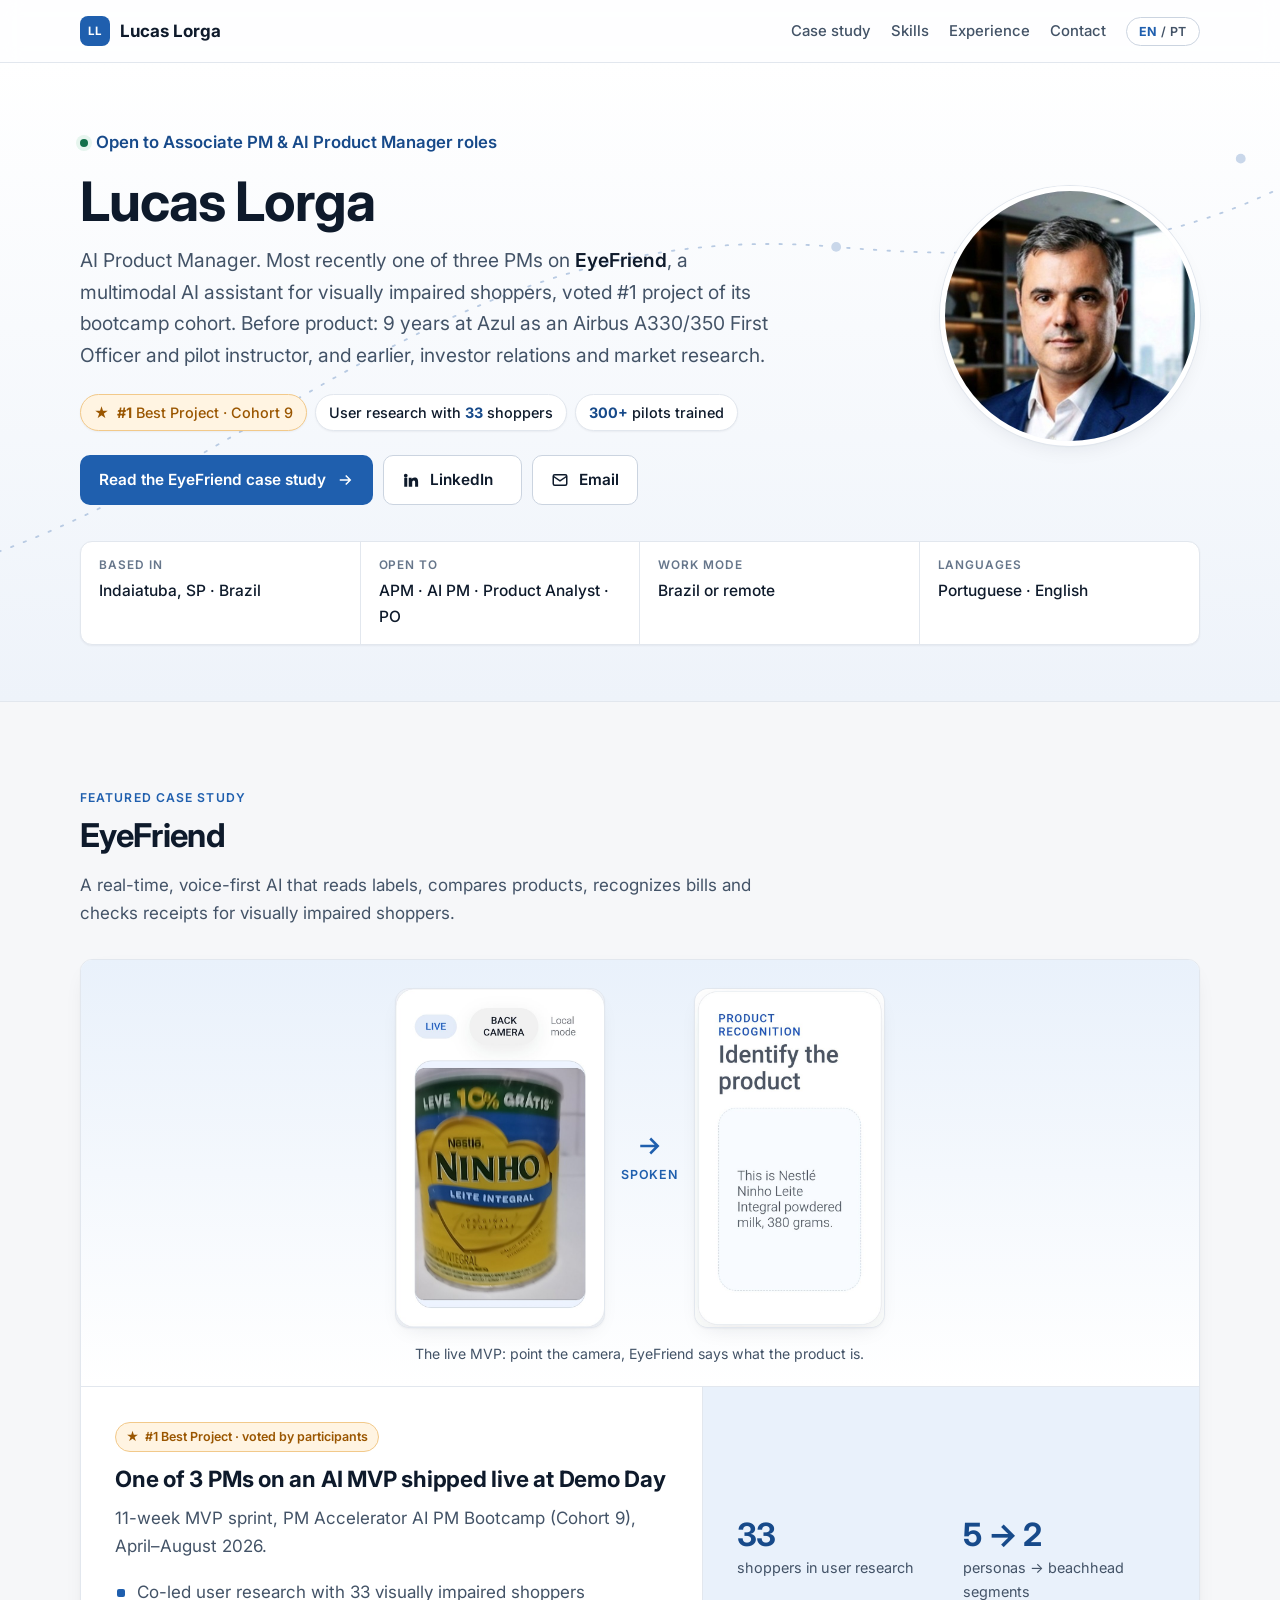
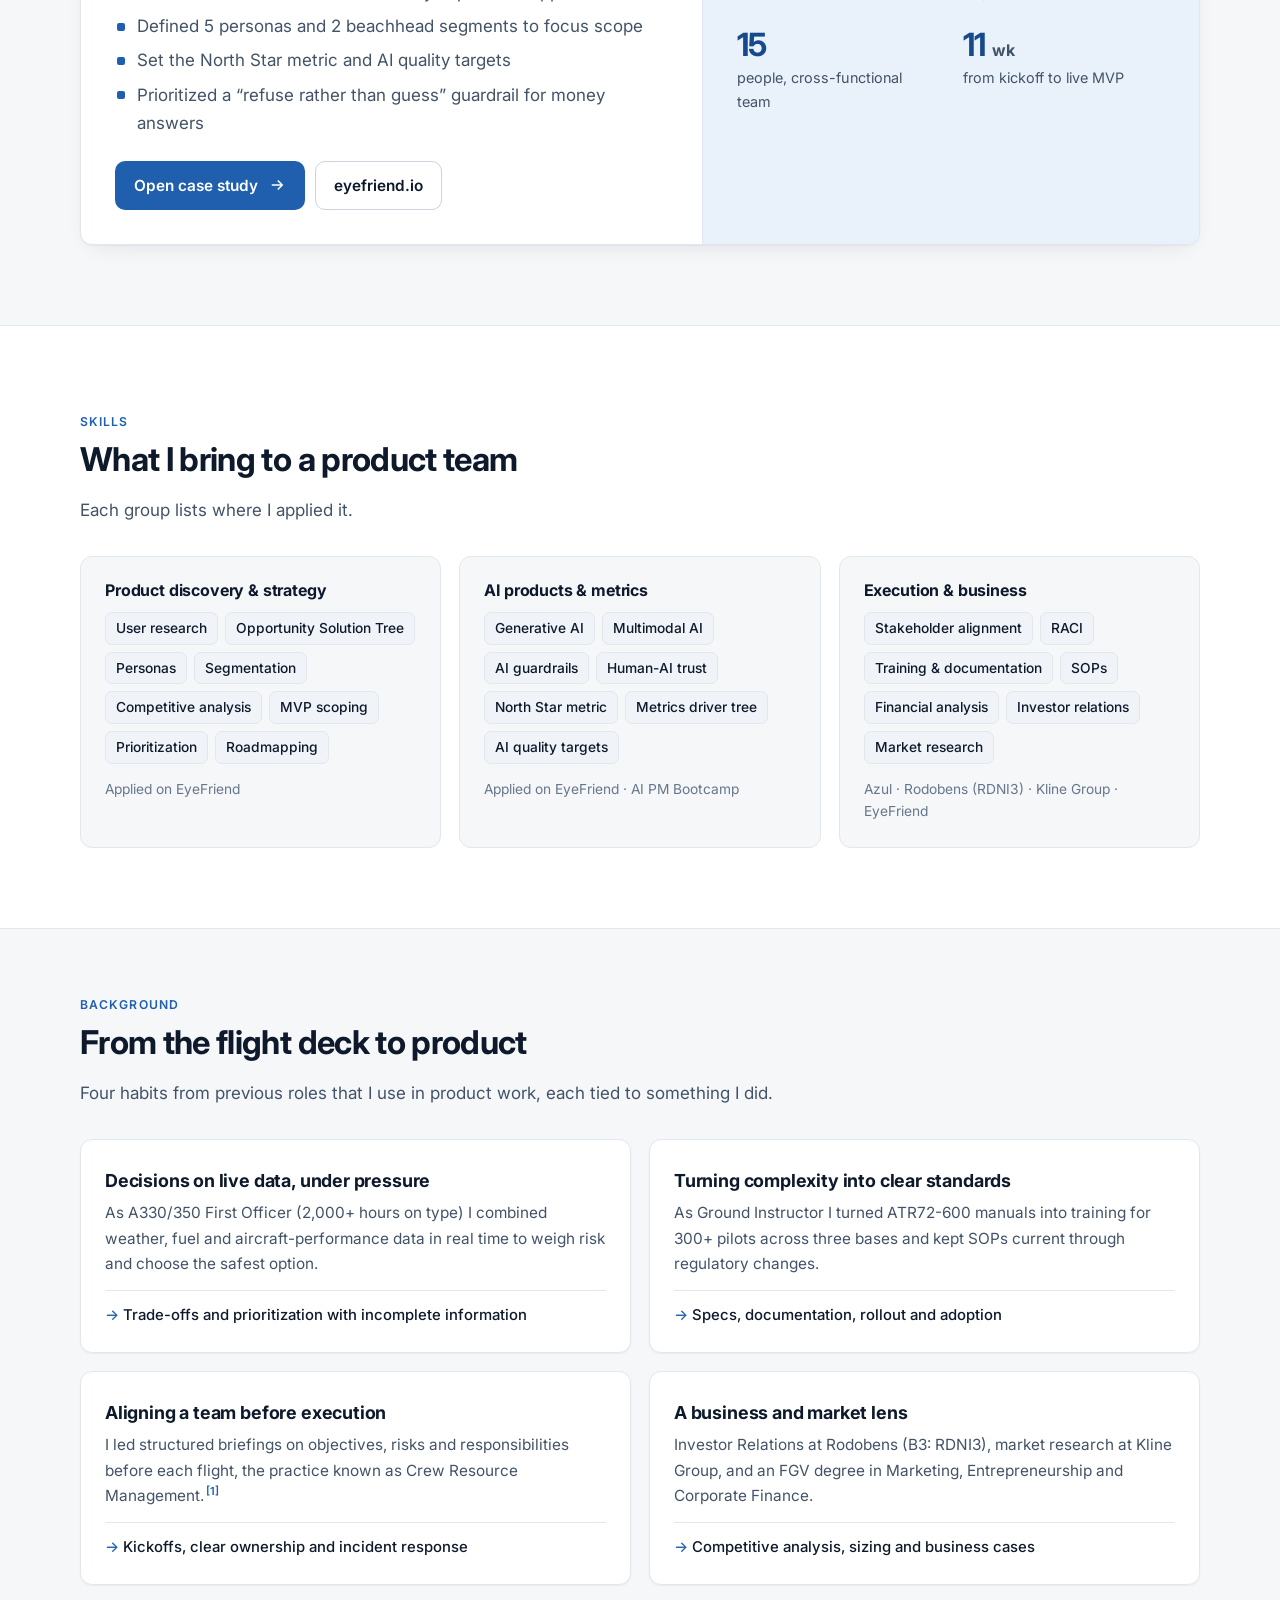
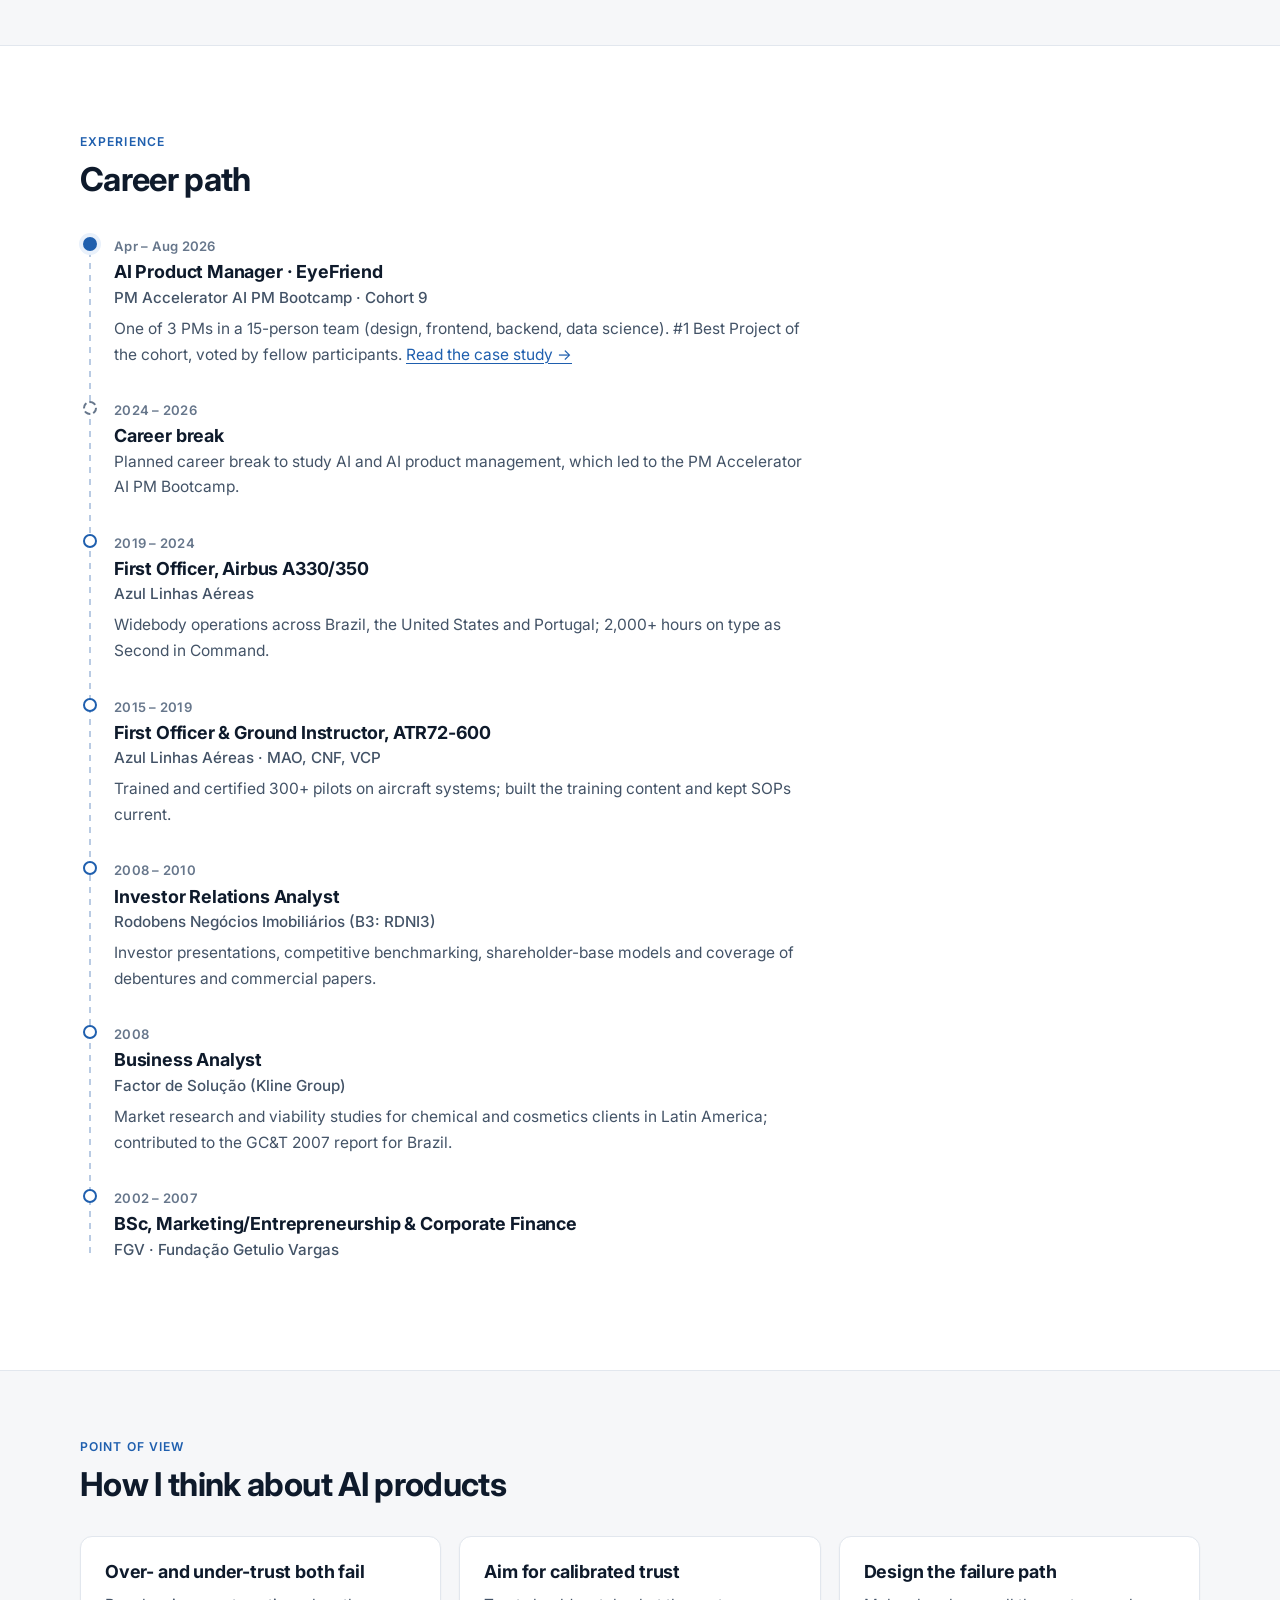
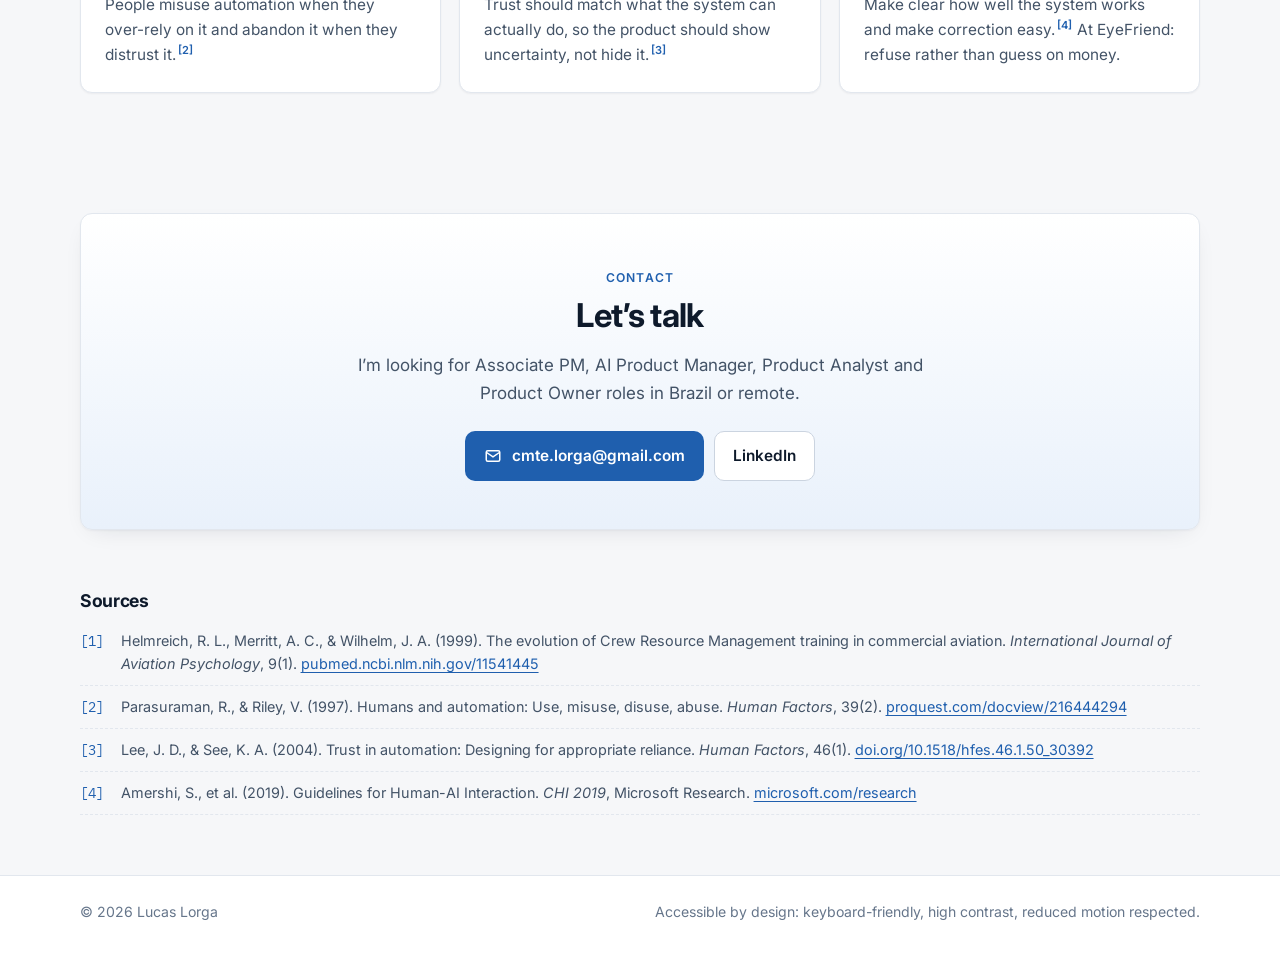
==== commit afce3667: "Add product screenshots, illustrations and native diagrams - Real app screenshots (phone camera -> s" ====
--- a/index.html
+++ b/index.html
@@ -100,6 +100,14 @@
         </div>
 
         <article class="card feature reveal">
+          <figure class="feature__media" style="margin:0">
+            <div class="demo-pair">
+              <img src="assets/img/ef/app-mobile-camera.jpg" width="700" height="1135" loading="lazy" alt="EyeFriend on a phone in live mode, camera pointed at a can of Nestlé Ninho whole powdered milk.">
+              <span class="arrow" aria-hidden="true"><svg viewBox="0 0 24 24" fill="none" stroke="currentColor" stroke-width="2"><path d="M5 12h14M13 6l6 6-6 6"/></svg><span data-lang="en">spoken</span><span data-lang="pt">falado</span></span>
+              <img src="assets/img/ef/app-mobile-result.jpg" width="620" height="1104" loading="lazy" alt="EyeFriend result: “This is Nestlé Ninho Leite Integral powdered milk, 380 grams.”">
+            </div>
+            <figcaption><span data-lang="en">The live MVP: point the camera, EyeFriend says what the product is.</span><span data-lang="pt">O MVP no ar: aponte a câmera e o EyeFriend diz qual é o produto.</span></figcaption>
+          </figure>
           <div class="feature__body">
             <span class="badge">★ <span data-lang="en">#1 Best Project · voted by participants</span><span data-lang="pt">1º Melhor Projeto · voto dos participantes</span></span>
             <h3><span data-lang="en">One of 3 PMs on an AI MVP shipped live at Demo Day</span><span data-lang="pt">Um dos 3 PMs de um MVP de IA lançado no Demo Day</span></h3>
--- a/assets/css/style.css
+++ b/assets/css/style.css
@@ -464,3 +464,75 @@
   .topbar, .toc, .toc-mobile, .lang-toggle, .hero__path { display: none !important; }
   body { background: #fff; }
 }
+
+/* ---------- Figures, app screenshots, illustrations ---------- */
+.figure { margin: 26px 0; }
+.figure img { width: 100%; height: auto; border-radius: 12px; border: 1px solid var(--line); background: #fff; }
+.figure figcaption { font-size: .86rem; color: var(--text-3); margin-top: 8px; line-height: 1.5; }
+.figure--narrow { max-width: 480px; }
+.figure--center { margin-inline: auto; }
+
+.demo-pair { display: flex; align-items: center; justify-content: center; gap: 16px; flex-wrap: wrap; }
+.demo-pair img { height: 340px; width: auto; max-width: 100%; border-radius: 14px; border: 1px solid var(--line); background: #fff; box-shadow: var(--shadow); }
+.demo-pair .arrow { display: grid; justify-items: center; gap: 4px; color: var(--accent); font-size: .78rem; font-weight: 600; letter-spacing: .06em; text-transform: uppercase; }
+.demo-pair .arrow svg { width: 30px; height: 30px; }
+@media (max-width: 560px) {
+  .demo-pair img { height: 250px; }
+}
+
+.gallery { display: grid; grid-template-columns: 1fr 1fr; gap: 14px; align-items: start; }
+.gallery .wide { grid-column: 1 / -1; }
+@media (max-width: 640px) { .gallery { grid-template-columns: 1fr; } }
+.gallery figure { margin: 0; }
+
+/* landing: product proof row inside featured card */
+.feature__media { grid-column: 1 / -1; background: linear-gradient(180deg, var(--accent-tint), #fff); border-bottom: 1px solid var(--line); padding: 28px 24px 20px; }
+.feature__media figcaption { text-align: center; font-size: .88rem; color: var(--text-2); margin-top: 14px; }
+
+/* case hero with illustration */
+.case-hero__grid { display: grid; grid-template-columns: minmax(0, 1.15fr) minmax(0, 1fr); gap: 40px; align-items: center; }
+.case-hero__art { margin: 0; }
+.case-hero__art img { width: 100%; height: auto; border-radius: 16px; border: 1px solid var(--line); }
+@media (max-width: 900px) { .case-hero__grid { grid-template-columns: 1fr; gap: 24px; } }
+
+/* ---------- Driver tree ---------- */
+.dtree { margin: 22px 0; display: grid; justify-items: center; }
+.dtree__node { width: 100%; background: var(--surface); border: 1px solid var(--line); border-radius: var(--radius); padding: 16px 20px; text-align: center; box-shadow: var(--shadow-sm); }
+.dtree__node p { margin: 4px 0 0; font-size: .94rem; }
+.dtree__node--biz { max-width: 560px; background: var(--surface-2); }
+.dtree__node--ns { max-width: 620px; border-color: #c9d9ee; background: var(--accent-tint); padding: 20px 24px; }
+.dtree__node--ns .title { font-size: 1.35rem; font-weight: 700; color: var(--accent-strong); letter-spacing: -.01em; margin-top: 4px; }
+.dtree__stem { width: 2px; height: 30px; background: var(--line-strong); position: relative; }
+.dtree__stem span { position: absolute; left: 10px; top: 6px; font-size: .72rem; font-weight: 600; letter-spacing: .06em; text-transform: uppercase; color: var(--text-3); white-space: nowrap; }
+.dtree__fork { width: 50%; height: 22px; border: 2px solid var(--line-strong); border-bottom: 0; border-radius: 8px 8px 0 0; margin-top: 0; }
+.dtree__cols { width: 100%; display: grid; grid-template-columns: 1fr 1fr; gap: 16px; }
+.dtree__cols .card { text-align: left; }
+@media (max-width: 760px) {
+  .dtree__fork { display: none; }
+  .dtree__cols { grid-template-columns: 1fr; }
+  .dtree__cols::before { content: ""; justify-self: center; width: 2px; height: 16px; background: var(--line-strong); }
+}
+
+/* ---------- AI path flowchart ---------- */
+.aiflow { margin: 22px 0; display: grid; justify-items: center; gap: 0; }
+.aiflow__node { width: 100%; max-width: 560px; background: var(--surface); border: 1px solid var(--line); border-radius: 10px; padding: 12px 16px; text-align: center; box-shadow: var(--shadow-sm); }
+.aiflow__node b { display: block; color: var(--text); font-weight: 600; }
+.aiflow__node small { display: block; color: var(--text-3); font-size: .84rem; margin-top: 2px; }
+.aiflow__node--gate { border-color: #c9d9ee; background: var(--accent-tint); }
+.aiflow__arrow { width: 2px; height: 22px; background: var(--line-strong); position: relative; }
+.aiflow__arrow::after { content: ""; position: absolute; left: -4px; bottom: -2px; border: 5px solid transparent; border-top-color: var(--line-strong); border-bottom: 0; }
+.aiflow__row { width: 100%; display: grid; grid-template-columns: repeat(3, 1fr); gap: 10px; }
+.aiflow__row .aiflow__node { max-width: none; }
+.aiflow__row--2 { grid-template-columns: 1fr 1fr; max-width: 680px; }
+.aiflow__node--ok { border-color: #bfe3d0; background: var(--green-tint); }
+.aiflow__node--ok b { color: var(--green); }
+.aiflow__node--retry { border-color: var(--amber-line); background: var(--amber-tint); }
+.aiflow__node--retry b { color: var(--amber); }
+.aiflow__tag { display: inline-block; margin-top: 6px; font-size: .7rem; font-weight: 700; letter-spacing: .06em; text-transform: uppercase; color: var(--accent-strong); background: #fff; border: 1px solid #c9d9ee; border-radius: 5px; padding: 1px 6px; }
+@media (max-width: 700px) { .aiflow__row, .aiflow__row--2 { grid-template-columns: 1fr; } }
+
+/* ---------- Strategy trio ---------- */
+.trio { display: grid; grid-template-columns: repeat(3, 1fr); gap: 12px; margin-top: 14px; }
+@media (max-width: 760px) { .trio { grid-template-columns: 1fr; } }
+.trio .card { padding: 18px; }
+.trio .card p { margin: 6px 0 0; font-size: .93rem; }
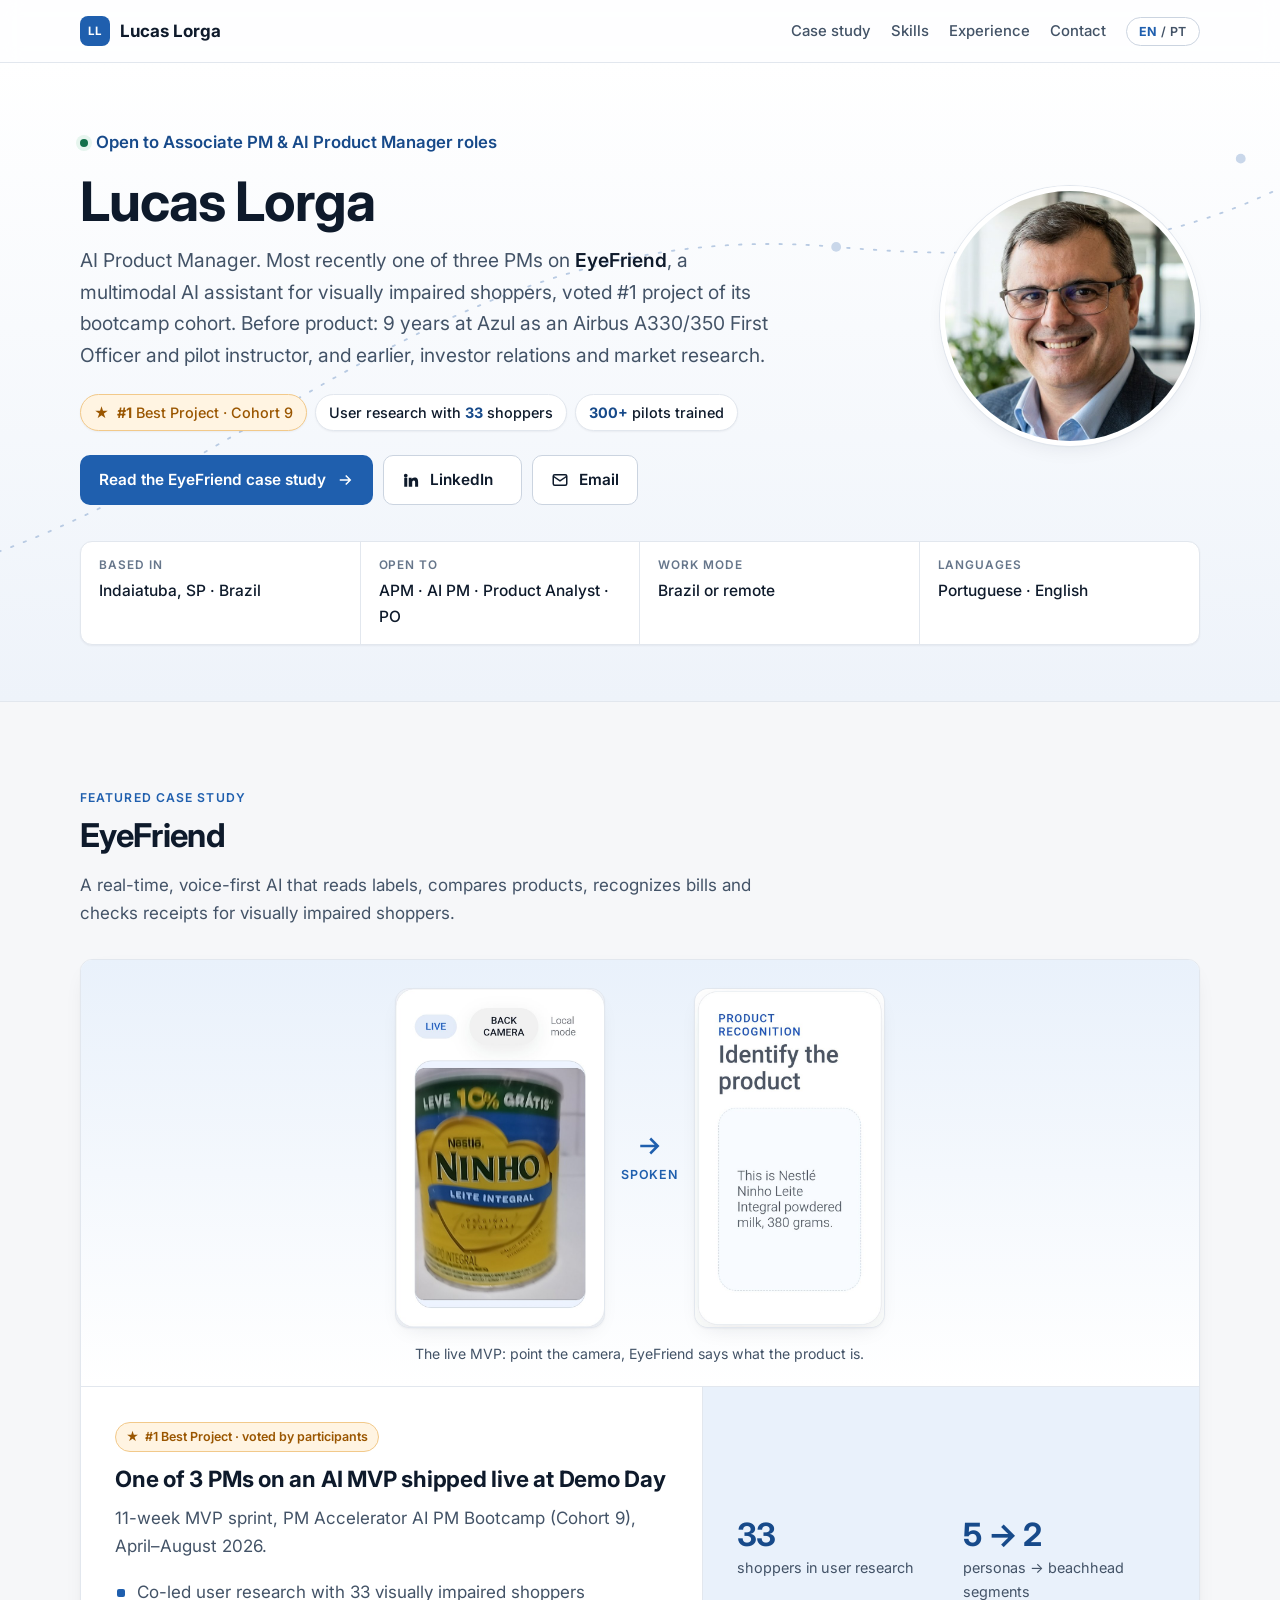
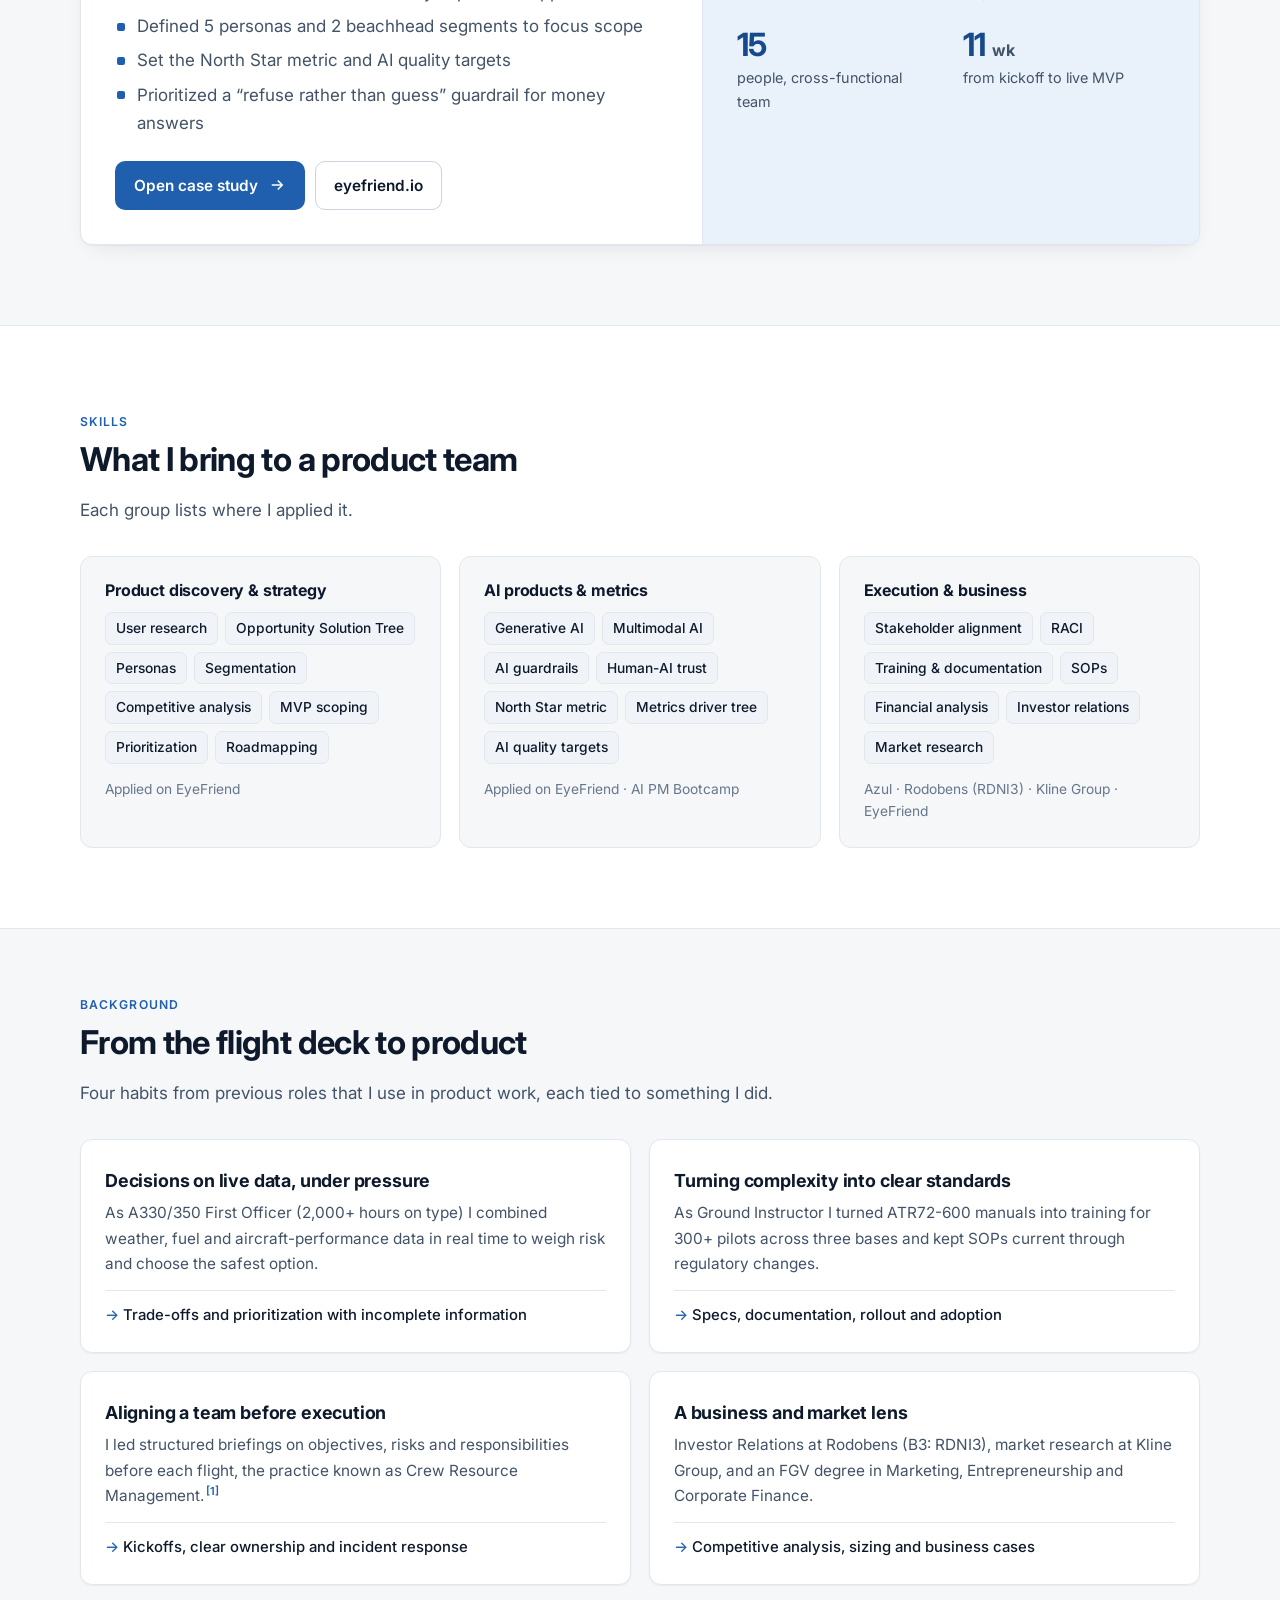
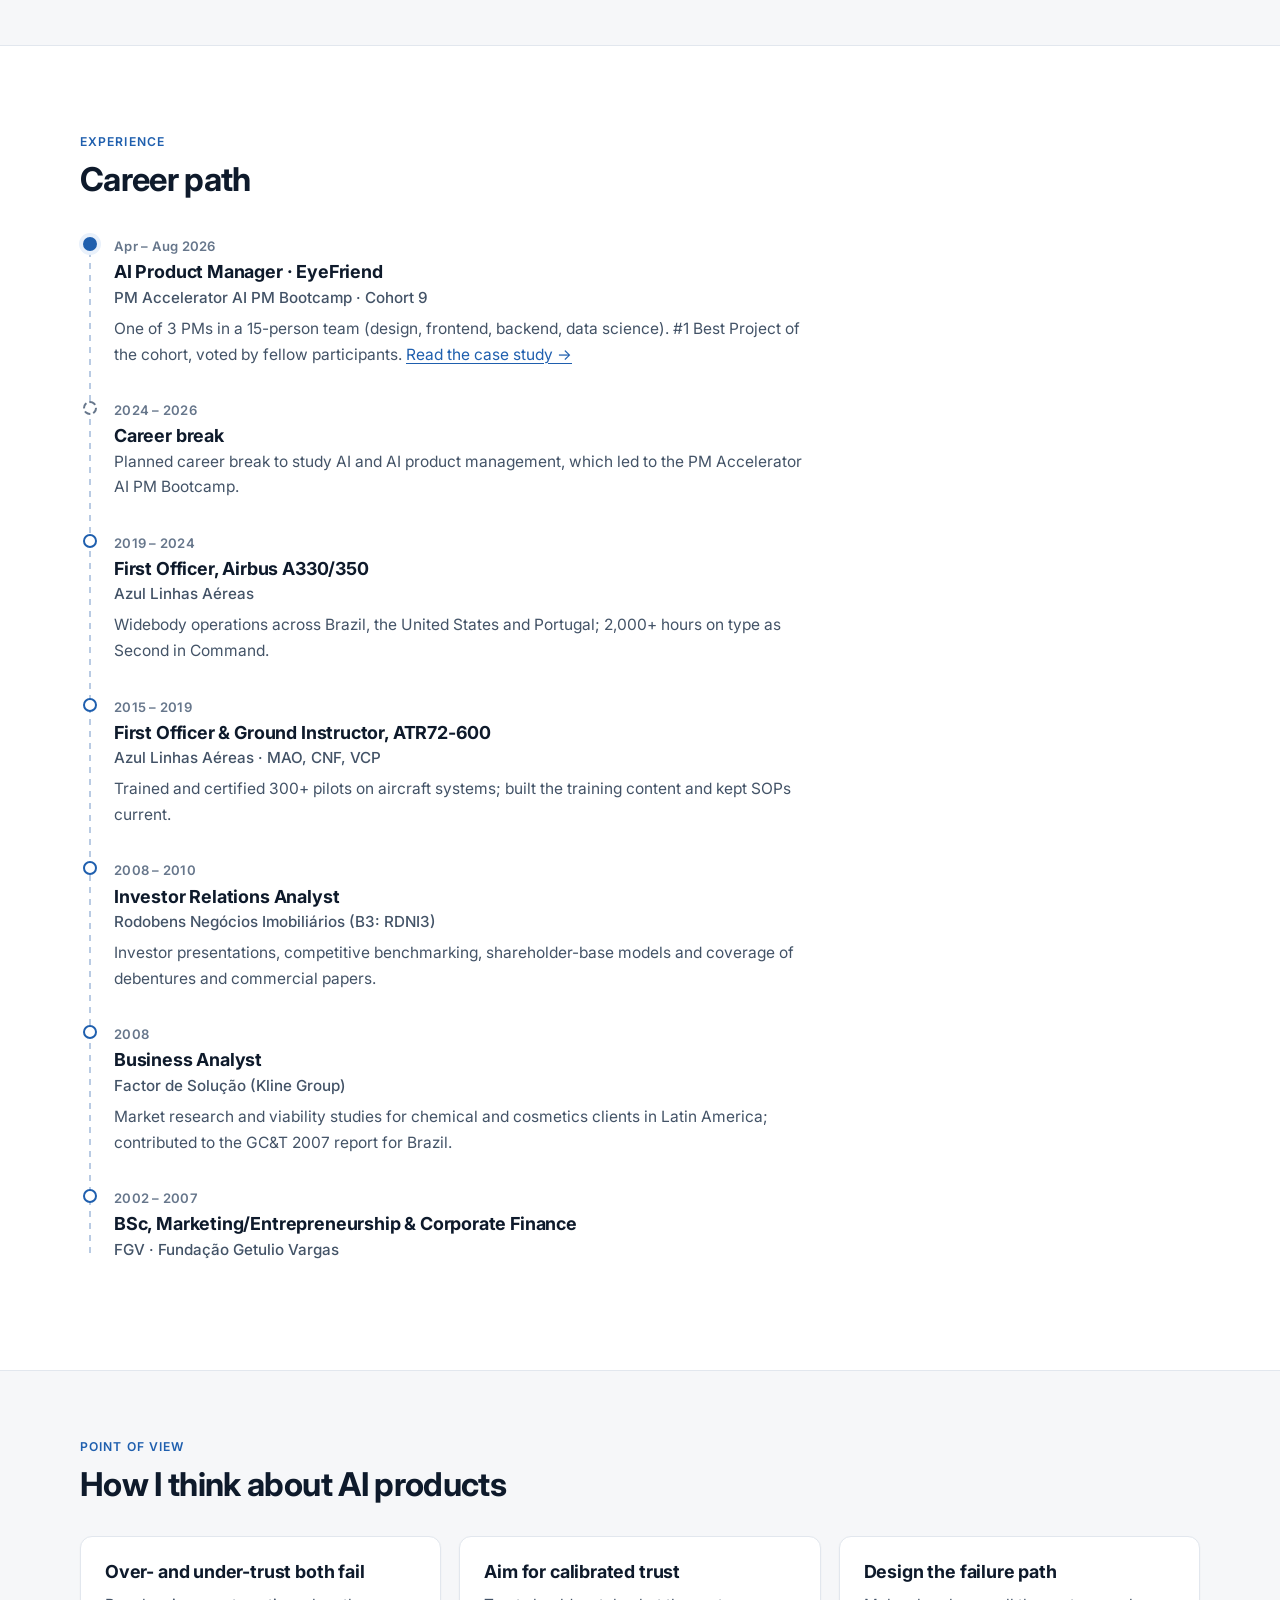
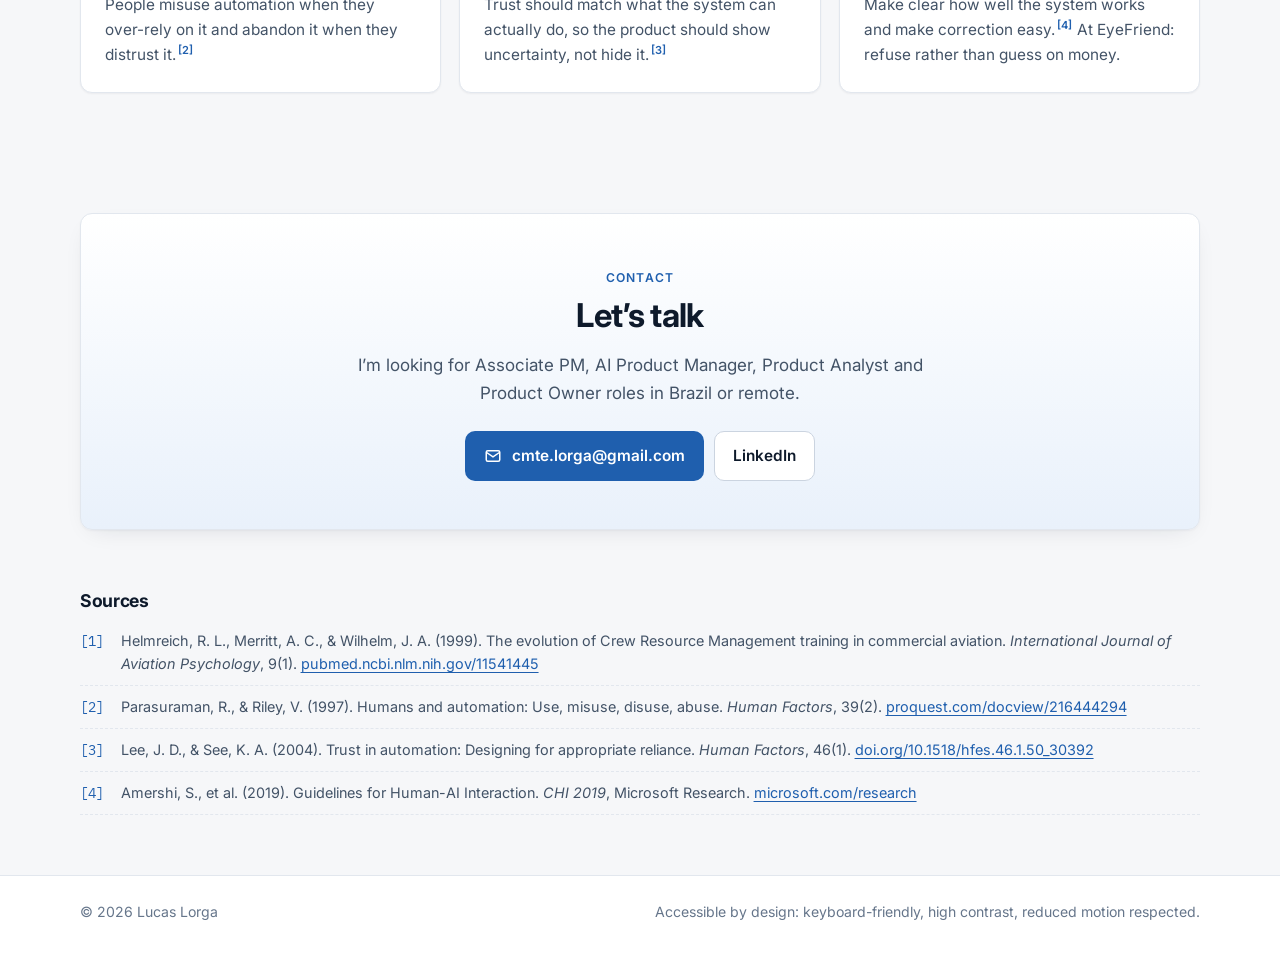
==== commit 40f5a80c: "Replace portrait photo Co-Authored-By: Claude Sonnet 5.5 <noreply@anthropic.com> Claude-Session: htt" ====
--- a/index.html
+++ b/index.html
@@ -77,7 +77,7 @@
             </div>
           </div>
           <div class="portrait">
-            <img src="assets/img/lucas-lorga-square.jpg" width="480" height="480" alt="Portrait of Lucas Lorga in a navy blazer and white shirt">
+            <img src="assets/img/lucas-lorga-square.jpg" width="480" height="480" alt="Portrait of Lucas Lorga, smiling, wearing glasses and a blue blazer over a light blue shirt">
           </div>
         </div>
 
